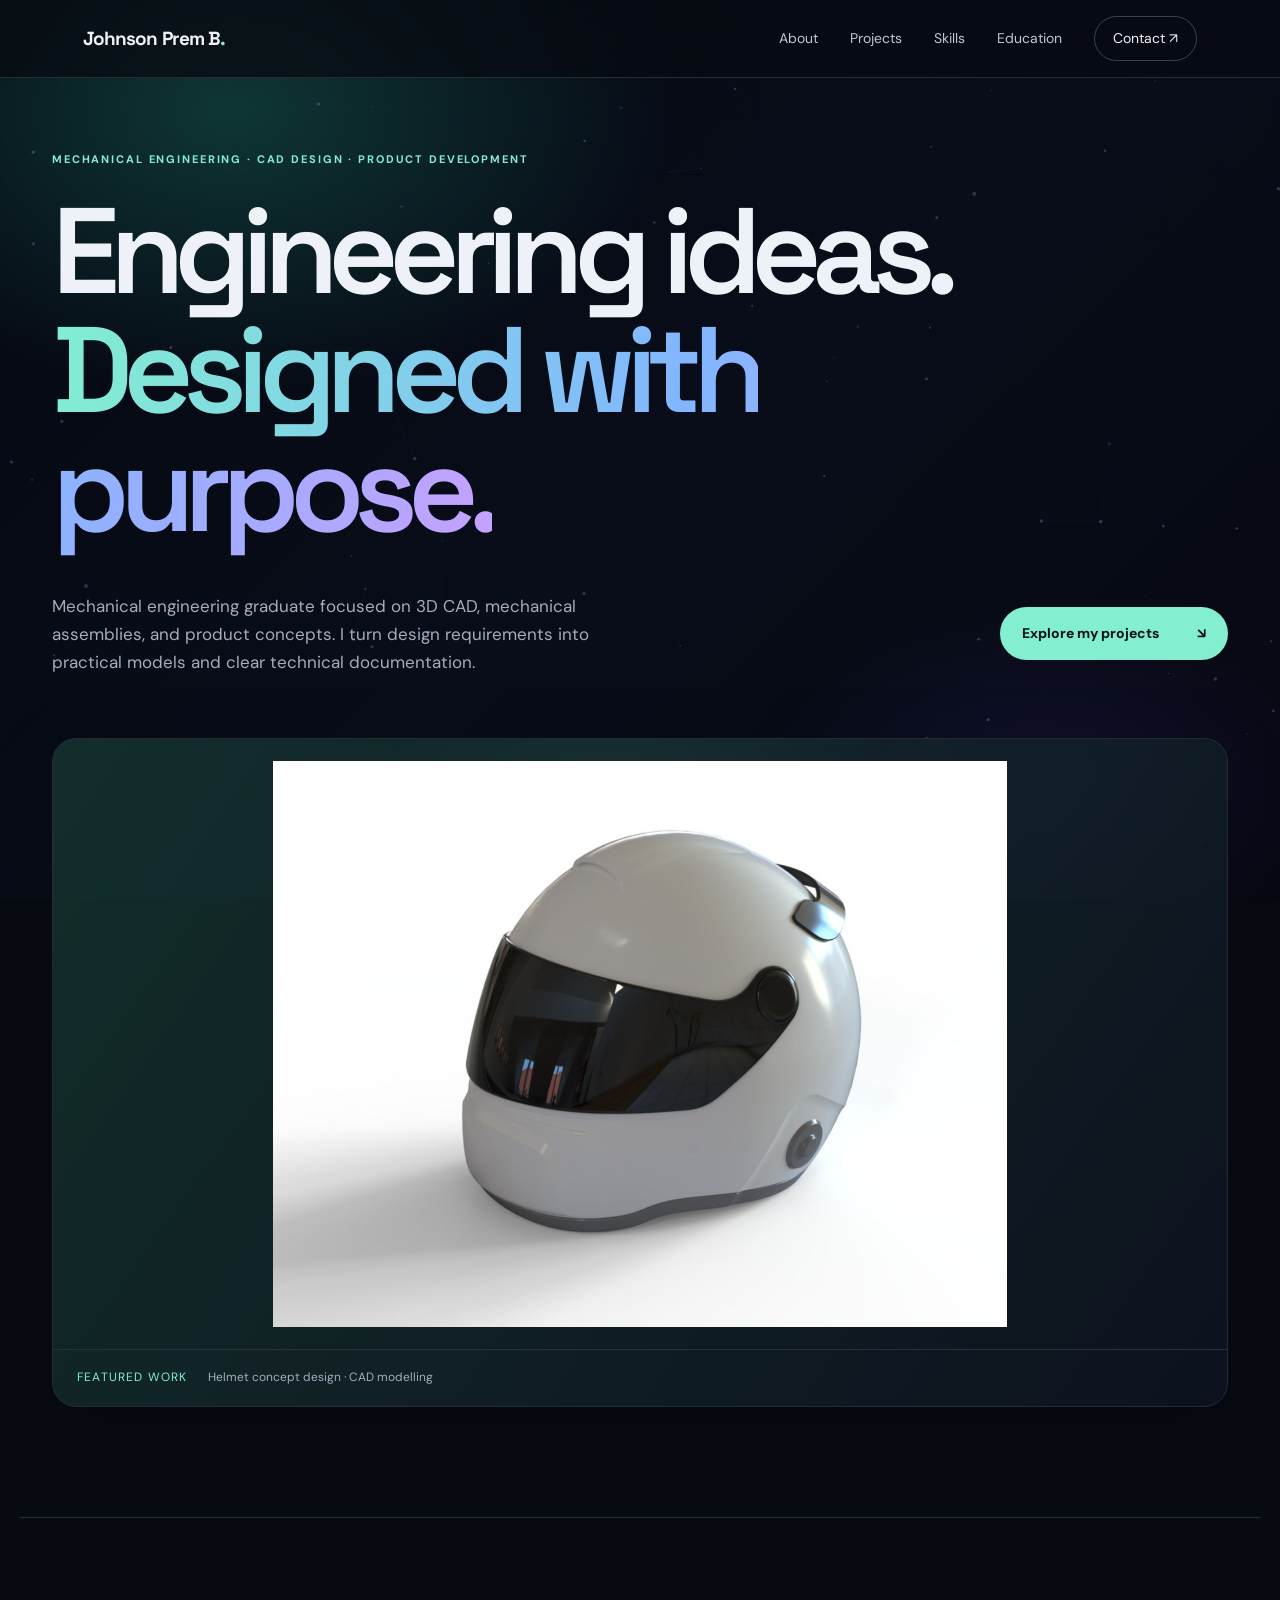
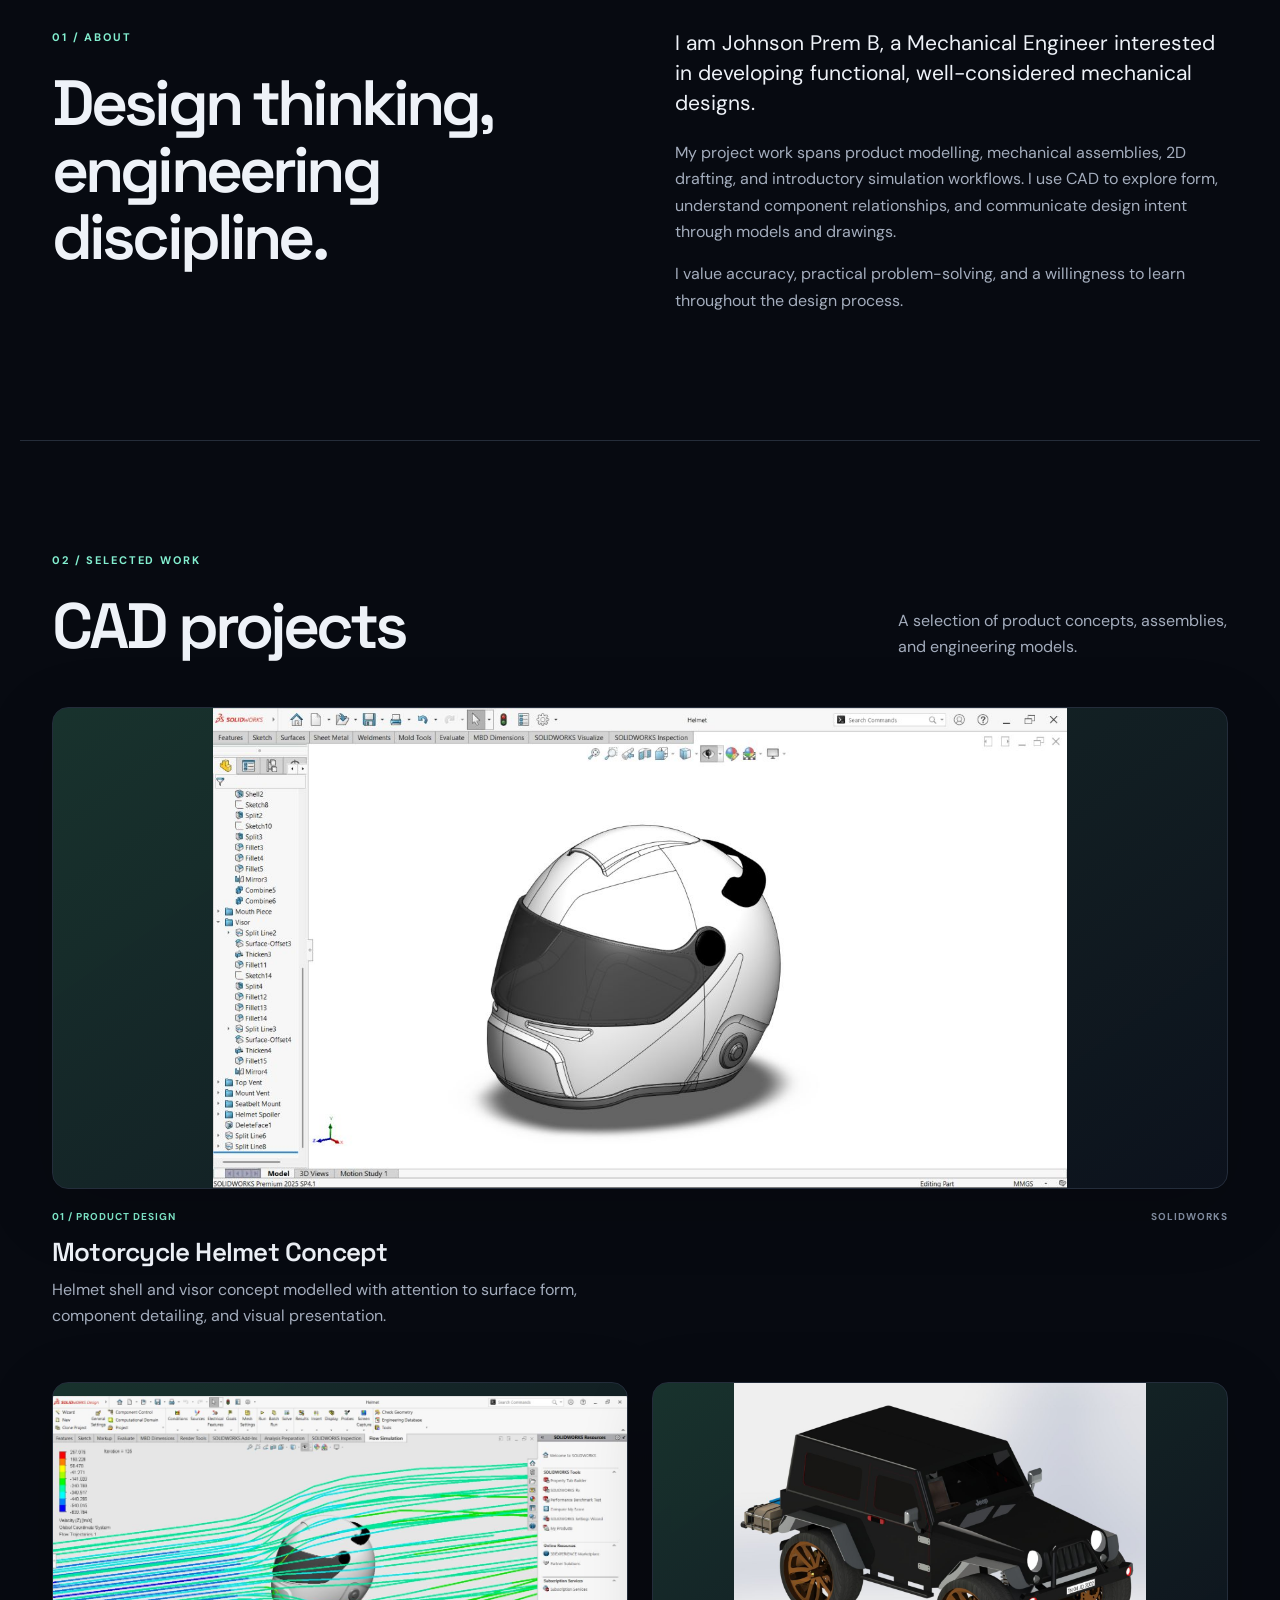
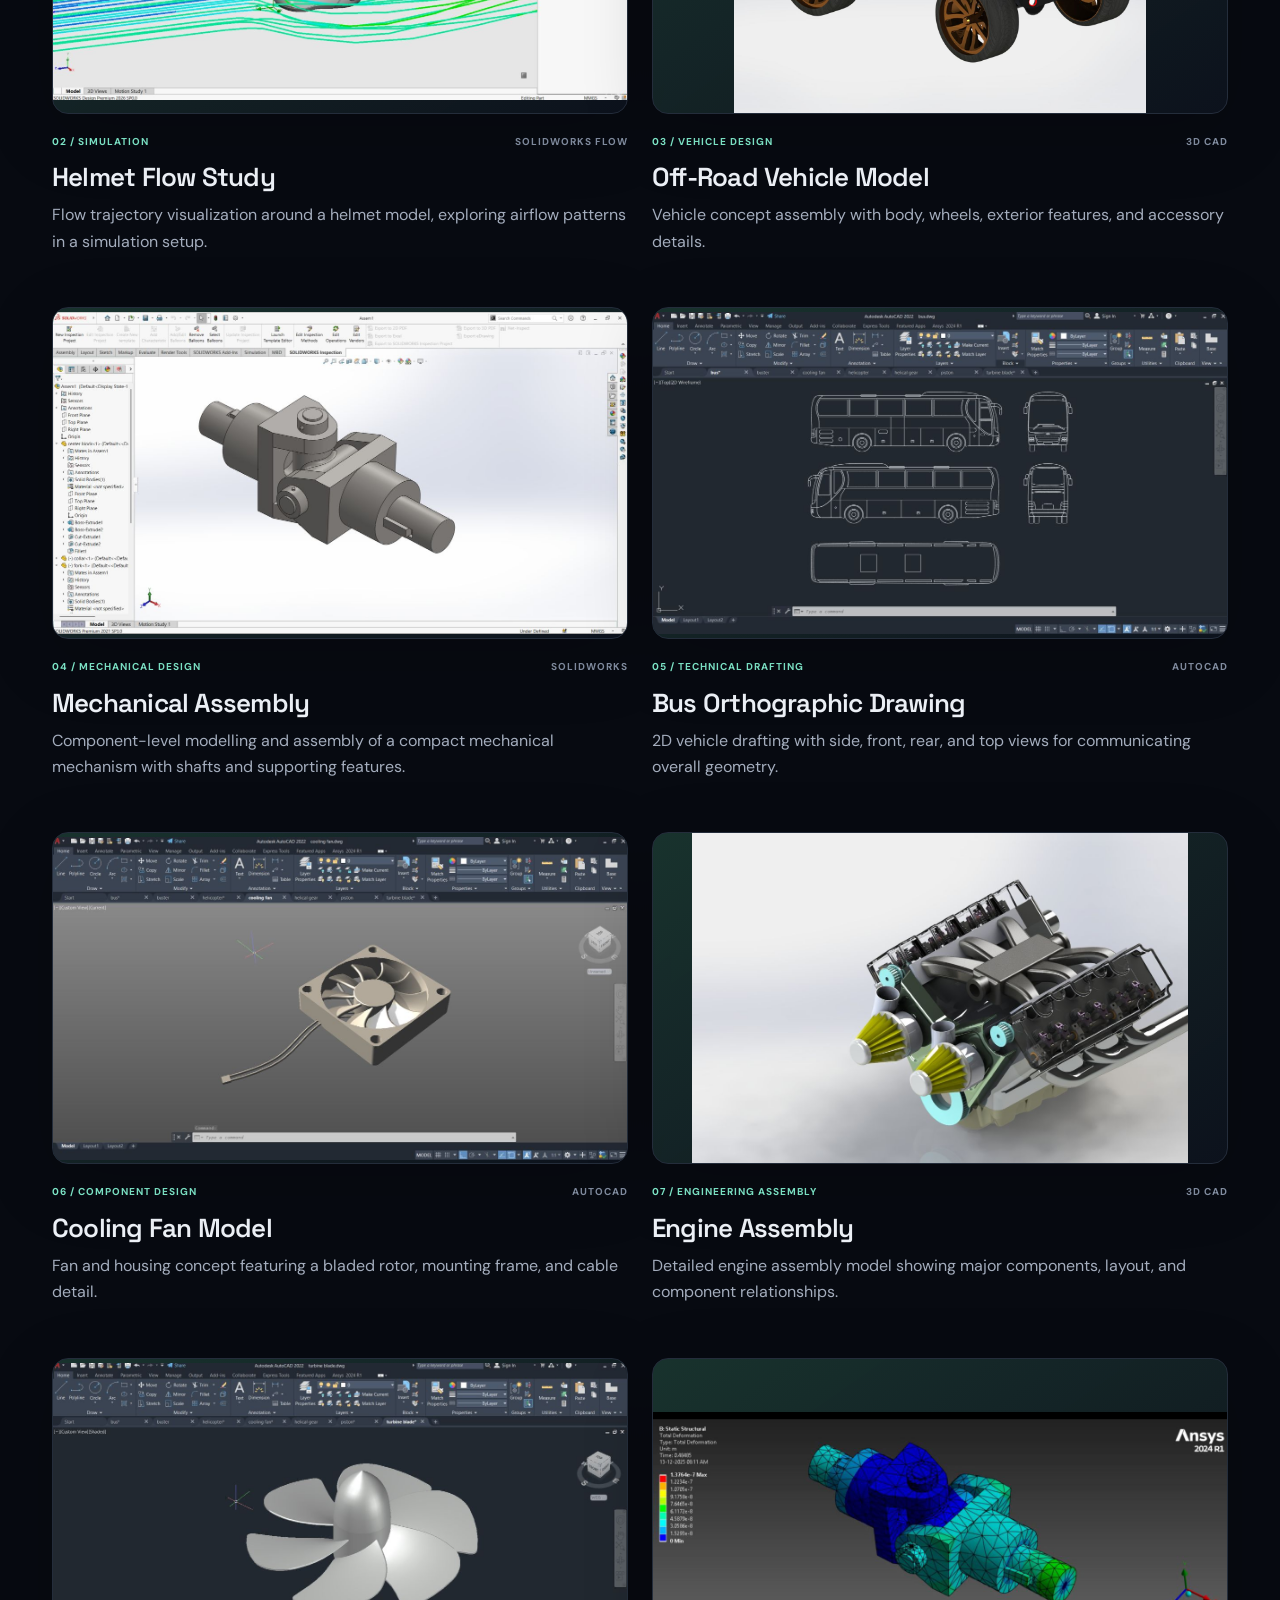
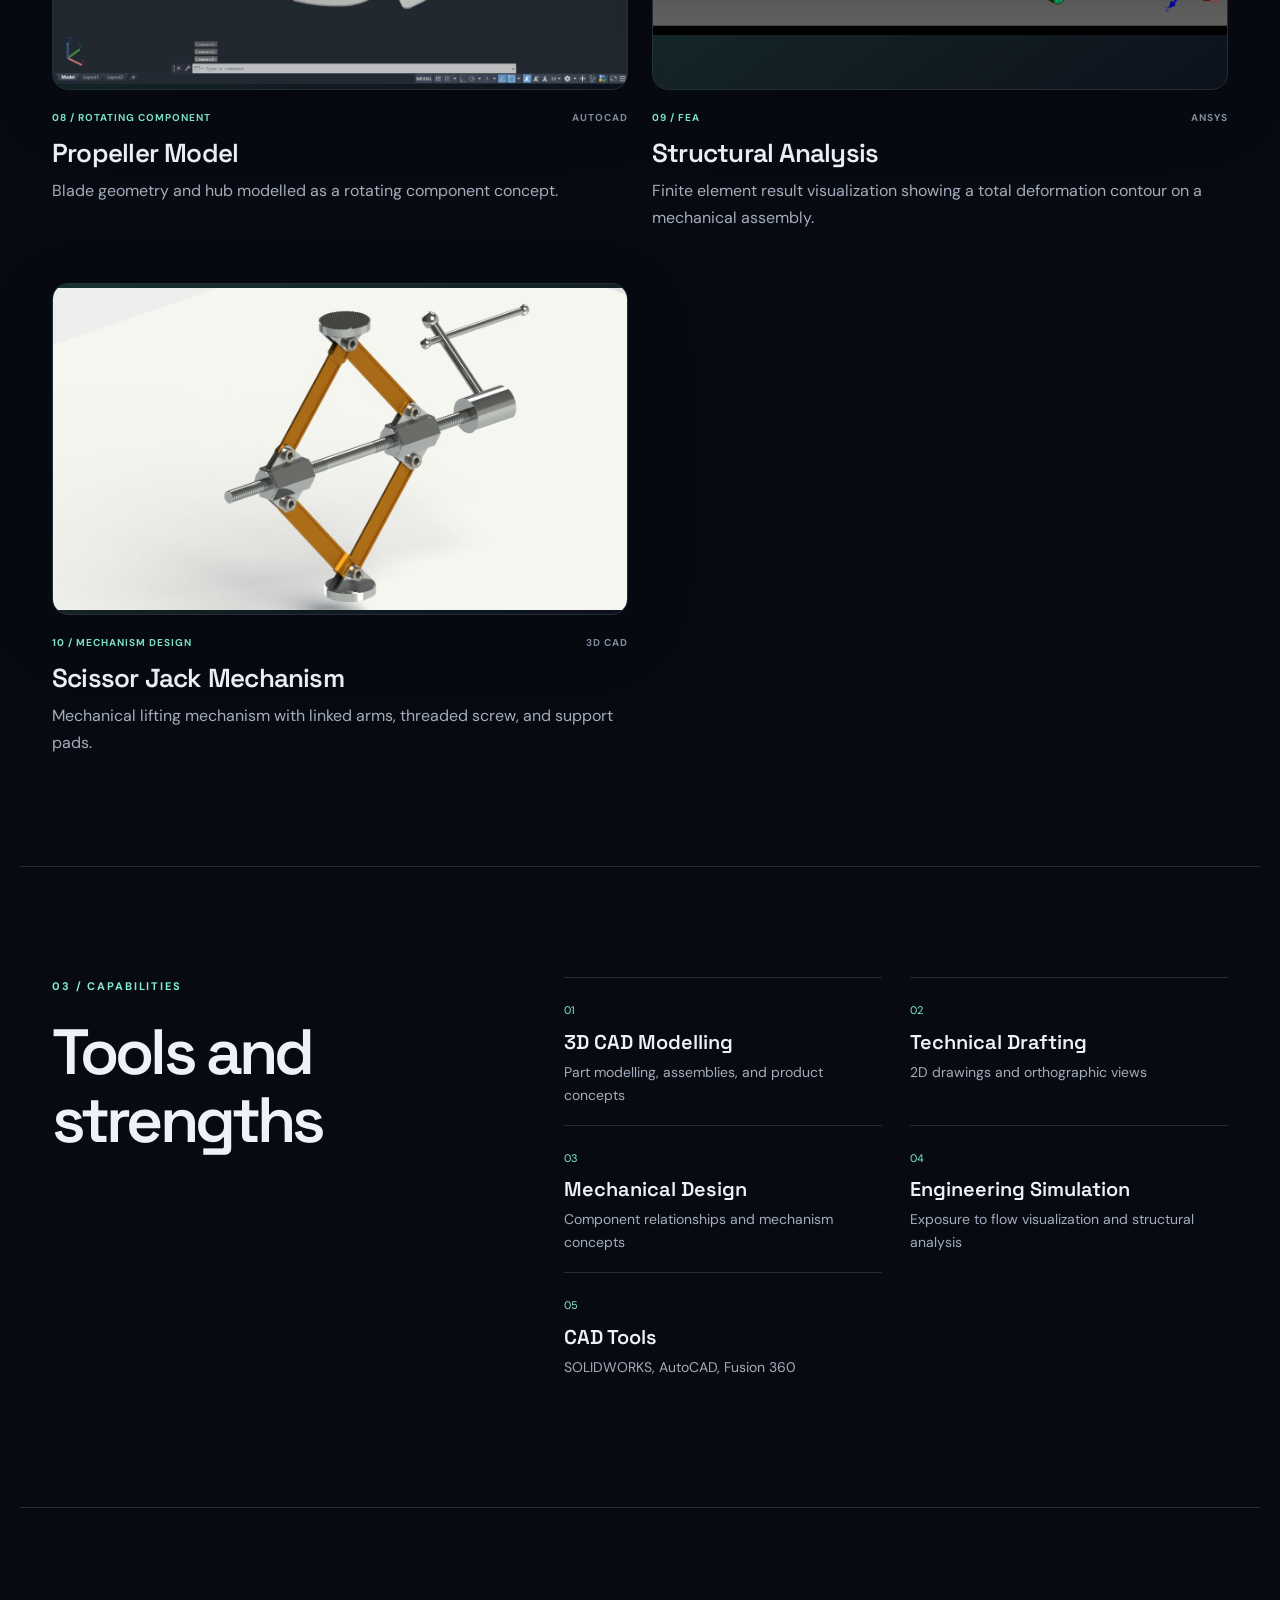
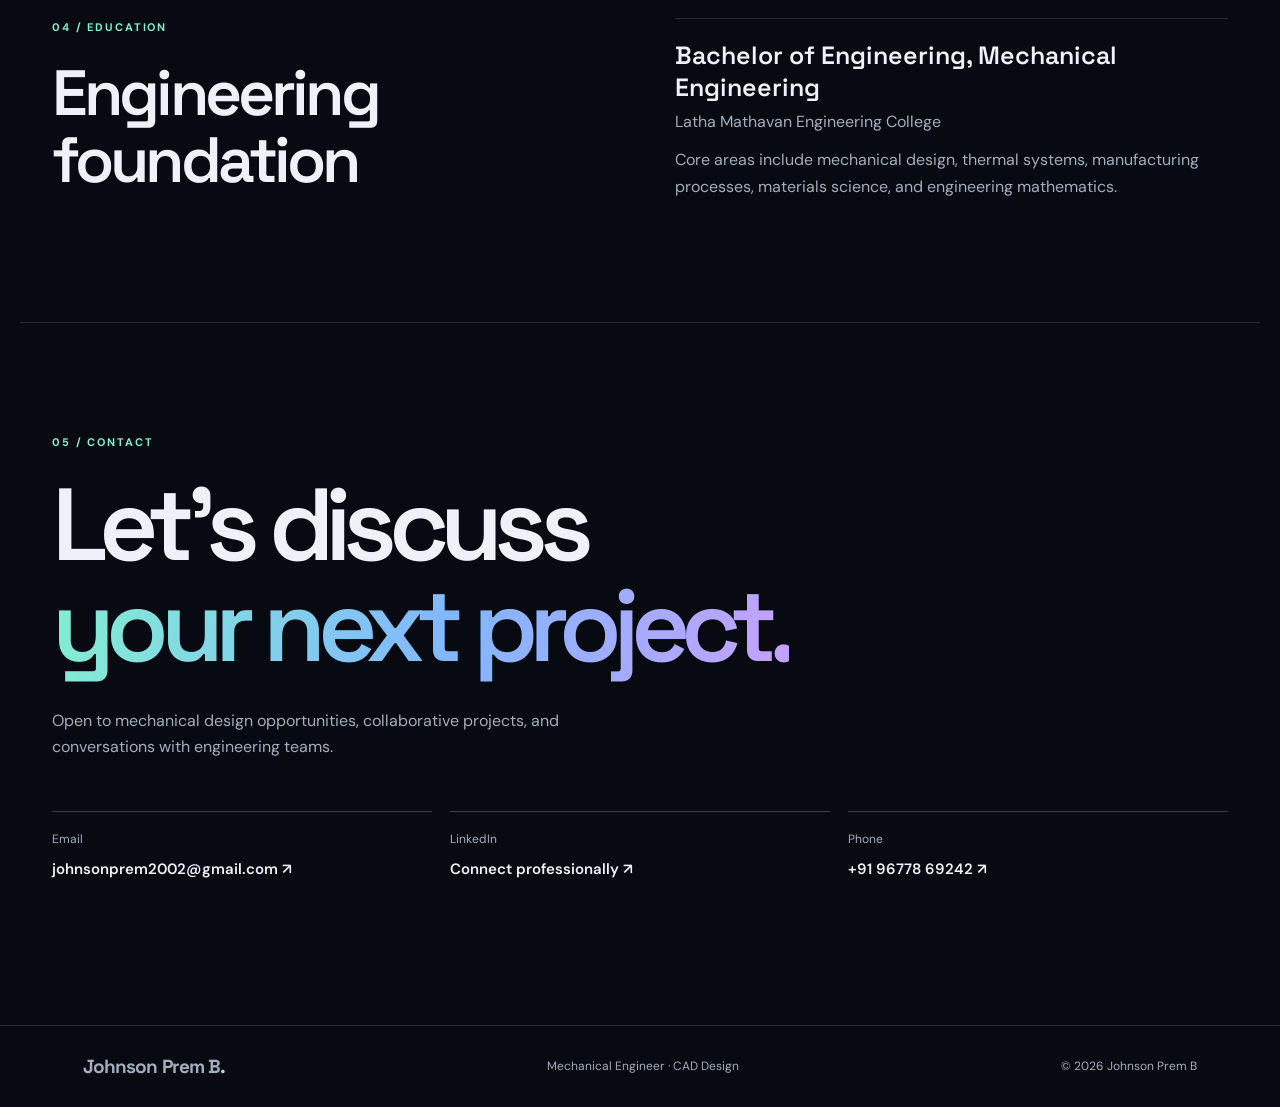
==== index.html @ c322c91c "Add files via upload" ====
<!doctype html>
<html lang="en">
<head>
  <meta charset="utf-8">
  <meta name="viewport" content="width=device-width, initial-scale=1">
  <meta name="theme-color" content="#080b12">
  <meta name="description" content="Johnson Prem B, Mechanical Engineer. Portfolio of CAD design, mechanical assemblies, and engineering projects.">
  <title>Johnson Prem B | Mechanical Engineering Portfolio</title>
  <link rel="preconnect" href="https://fonts.googleapis.com">
  <link rel="preconnect" href="https://fonts.gstatic.com" crossorigin>
  <link href="https://fonts.googleapis.com/css2?family=DM+Sans:wght@400;500;600;700&family=Space+Grotesk:wght@400;500;600;700&display=swap" rel="stylesheet">
  <link rel="stylesheet" href="styles.css">
  <script src="main.js" defer></script>
</head>
<body class="has-motion">
  <canvas id="engineering-cosmos" aria-hidden="true"></canvas>
  <header class="site-header">
    <a class="brand" href="#home">Johnson Prem B<span>.</span></a>
    <nav aria-label="Main navigation">
      <a href="#about">About</a><a href="#projects">Projects</a><a href="#skills">Skills</a><a href="#education">Education</a>
      <a class="nav-contact" href="#contact">Contact ↗</a>
    </nav>
  </header>

  <main>
    <section class="hero section reveal" id="home">
      <p class="eyebrow">MECHANICAL ENGINEERING · CAD DESIGN · PRODUCT DEVELOPMENT</p>
      <h1>Engineering ideas.<br><span>Designed with purpose.</span></h1>
      <div class="hero-bottom">
        <p>Mechanical engineering graduate focused on 3D CAD, mechanical assemblies, and product concepts. I turn design requirements into practical models and clear technical documentation.</p>
        <a class="button button-primary" href="#projects">Explore my projects <span>↘</span></a>
      </div>
      <figure class="hero-visual hero-glow">
        <img src="assets/helmet-render.jpg" alt="Rendered CAD concept of a motorcycle helmet">
        <figcaption><span>Featured work</span> Helmet concept design · CAD modelling</figcaption>
      </figure>
    </section>

    <section class="section about reveal" id="about">
      <div class="section-heading"><p class="eyebrow">01 / ABOUT</p><h2>Design thinking,<br>engineering discipline.</h2></div>
      <div class="about-copy"><p class="lead">I am Johnson Prem B, a Mechanical Engineer interested in developing functional, well-considered mechanical designs.</p><p>My project work spans product modelling, mechanical assemblies, 2D drafting, and introductory simulation workflows. I use CAD to explore form, understand component relationships, and communicate design intent through models and drawings.</p><p>I value accuracy, practical problem-solving, and a willingness to learn throughout the design process.</p></div>
    </section>

    <section class="section projects reveal" id="projects">
      <div class="section-heading projects-heading"><div><p class="eyebrow">02 / SELECTED WORK</p><h2>CAD projects</h2></div><p class="section-note">A selection of product concepts, assemblies, and engineering models.</p></div>
      <div class="project-grid">
        <article class="project-card project-wide tilt-card"><a class="project-image" href="assets/helmet-cad.jpg" target="_blank" rel="noreferrer"><img src="assets/helmet-cad.jpg" alt="Motorcycle helmet CAD model in SOLIDWORKS"></a><div class="project-meta"><span>01 / PRODUCT DESIGN</span><span>SOLIDWORKS</span></div><h3>Motorcycle Helmet Concept</h3><p>Helmet shell and visor concept modelled with attention to surface form, component detailing, and visual presentation.</p></article>
        <article class="project-card tilt-card"><a class="project-image" href="assets/helmet-flow-simulation.jpg" target="_blank" rel="noreferrer"><img src="assets/helmet-flow-simulation.jpg" alt="Flow trajectories around a helmet in a simulation workspace"></a><div class="project-meta"><span>02 / SIMULATION</span><span>SOLIDWORKS FLOW</span></div><h3>Helmet Flow Study</h3><p>Flow trajectory visualization around a helmet model, exploring airflow patterns in a simulation setup.</p></article>
        <article class="project-card tilt-card"><a class="project-image" href="assets/jeep-model.jpg" target="_blank" rel="noreferrer"><img src="assets/jeep-model.jpg" alt="Rendered Jeep-style vehicle CAD concept"></a><div class="project-meta"><span>03 / VEHICLE DESIGN</span><span>3D CAD</span></div><h3>Off-Road Vehicle Model</h3><p>Vehicle concept assembly with body, wheels, exterior features, and accessory details.</p></article>
        <article class="project-card tilt-card"><a class="project-image" href="assets/mechanical-assembly.jpg" target="_blank" rel="noreferrer"><img src="assets/mechanical-assembly.jpg" alt="Mechanical component assembly model"></a><div class="project-meta"><span>04 / MECHANICAL DESIGN</span><span>SOLIDWORKS</span></div><h3>Mechanical Assembly</h3><p>Component-level modelling and assembly of a compact mechanical mechanism with shafts and supporting features.</p></article>
        <article class="project-card tilt-card"><a class="project-image" href="assets/bus-drawing.jpg" target="_blank" rel="noreferrer"><img src="assets/bus-drawing.jpg" alt="Bus technical drawing with multiple orthographic views"></a><div class="project-meta"><span>05 / TECHNICAL DRAFTING</span><span>AUTOCAD</span></div><h3>Bus Orthographic Drawing</h3><p>2D vehicle drafting with side, front, rear, and top views for communicating overall geometry.</p></article>
        <article class="project-card tilt-card"><a class="project-image" href="assets/cooling-fan.jpg" target="_blank" rel="noreferrer"><img src="assets/cooling-fan.jpg" alt="3D CAD model of a cooling fan"></a><div class="project-meta"><span>06 / COMPONENT DESIGN</span><span>AUTOCAD</span></div><h3>Cooling Fan Model</h3><p>Fan and housing concept featuring a bladed rotor, mounting frame, and cable detail.</p></article>
        <article class="project-card tilt-card"><a class="project-image" href="assets/engine-assembly.jpg" target="_blank" rel="noreferrer"><img src="assets/engine-assembly.jpg" alt="Detailed multi-cylinder engine assembly CAD model"></a><div class="project-meta"><span>07 / ENGINEERING ASSEMBLY</span><span>3D CAD</span></div><h3>Engine Assembly</h3><p>Detailed engine assembly model showing major components, layout, and component relationships.</p></article>
        <article class="project-card tilt-card"><a class="project-image" href="assets/turbine-propeller.jpg" target="_blank" rel="noreferrer"><img src="assets/turbine-propeller.jpg" alt="CAD model of a multi-blade propeller"></a><div class="project-meta"><span>08 / ROTATING COMPONENT</span><span>AUTOCAD</span></div><h3>Propeller Model</h3><p>Blade geometry and hub modelled as a rotating component concept.</p></article>
        <article class="project-card tilt-card"><a class="project-image" href="assets/structural-analysis.jpg" target="_blank" rel="noreferrer"><img src="assets/structural-analysis.jpg" alt="Finite element structural analysis result with deformation contour"></a><div class="project-meta"><span>09 / FEA</span><span>ANSYS</span></div><h3>Structural Analysis</h3><p>Finite element result visualization showing a total deformation contour on a mechanical assembly.</p></article>
        <article class="project-card tilt-card"><a class="project-image" href="assets/scissor-jack.jpg" target="_blank" rel="noreferrer"><img src="assets/scissor-jack.jpg" alt="Scissor jack mechanism CAD assembly"></a><div class="project-meta"><span>10 / MECHANISM DESIGN</span><span>3D CAD</span></div><h3>Scissor Jack Mechanism</h3><p>Mechanical lifting mechanism with linked arms, threaded screw, and support pads.</p></article>
      </div>
    </section>

    <section class="section skills reveal" id="skills">
      <div class="section-heading"><p class="eyebrow">03 / CAPABILITIES</p><h2>Tools and strengths</h2></div>
      <div class="skill-list"><div><span>01</span><h3>3D CAD Modelling</h3><p>Part modelling, assemblies, and product concepts</p></div><div><span>02</span><h3>Technical Drafting</h3><p>2D drawings and orthographic views</p></div><div><span>03</span><h3>Mechanical Design</h3><p>Component relationships and mechanism concepts</p></div><div><span>04</span><h3>Engineering Simulation</h3><p>Exposure to flow visualization and structural analysis</p></div><div><span>05</span><h3>CAD Tools</h3><p>SOLIDWORKS, AutoCAD, Fusion 360</p></div></div>
    </section>

    <section class="section education reveal" id="education"><div class="section-heading"><p class="eyebrow">04 / EDUCATION</p><h2>Engineering foundation</h2></div><div class="education-detail"><h3>Bachelor of Engineering, Mechanical Engineering</h3><p>Latha Mathavan Engineering College</p><p class="muted">Core areas include mechanical design, thermal systems, manufacturing processes, materials science, and engineering mathematics.</p></div></section>

    <section class="section contact reveal" id="contact"><p class="eyebrow">05 / CONTACT</p><h2>Let’s discuss<br><span>your next project.</span></h2><p class="contact-intro">Open to mechanical design opportunities, collaborative projects, and conversations with engineering teams.</p><div class="contact-links"><a href="mailto:johnsonprem2002@gmail.com"><span>Email</span><strong>johnsonprem2002@gmail.com ↗</strong></a><a href="https://www.linkedin.com/in/johnson-prem-0616152ab" target="_blank" rel="noreferrer"><span>LinkedIn</span><strong>Connect professionally ↗</strong></a><a href="tel:+919677869242"><span>Phone</span><strong>+91 96778 69242 ↗</strong></a></div></section>
  </main>
  <footer><a class="brand" href="#home">Johnson Prem B<span>.</span></a><p>Mechanical Engineer · CAD Design</p><small>© 2026 Johnson Prem B</small></footer>
</body>
</html>
---- styles.css ----
:root{--bg:#080b12;--panel:#101722;--text:#eef2f8;--muted:#a4adbd;--line:#252d3a;--mint:#83efd0;--blue:#83a9ff;--max:1240px}*{box-sizing:border-box}html{scroll-behavior:smooth}body{margin:0;background:var(--bg);color:var(--text);font-family:'DM Sans',sans-serif;line-height:1.65}a{color:inherit;text-decoration:none}.site-header{height:78px;border-bottom:1px solid var(--line);display:flex;align-items:center;justify-content:space-between;padding:0 max(6.5vw,24px);position:sticky;top:0;background:rgba(8,11,18,.92);backdrop-filter:blur(16px);z-index:5}.brand{font:700 19px 'Space Grotesk',sans-serif;letter-spacing:-.05em}.brand span{color:var(--mint)}nav{display:flex;align-items:center;gap:32px;font-size:14px;color:#c0c7d3}nav a:hover{color:var(--mint)}.nav-contact{border:1px solid #394150;border-radius:28px;padding:10px 18px;color:var(--text)}.section{max-width:var(--max);margin:0 auto;padding:110px 32px}.hero{padding-top:72px}.eyebrow{font-size:11px;font-weight:700;letter-spacing:.17em;color:var(--mint);margin:0 0 24px}.hero h1,.contact h2{font:600 clamp(58px,9.5vw,132px)/.98 'Space Grotesk',sans-serif;letter-spacing:-.085em;margin:0;max-width:1100px}.hero h1 span,.contact h2 span{background:linear-gradient(100deg,#82efd0 0%,#82b6ff 55%,#c5a1ff 100%);-webkit-background-clip:text;background-clip:text;color:transparent}.hero-bottom{display:flex;align-items:center;justify-content:space-between;gap:30px;margin:42px 0 62px}.hero-bottom p{max-width:570px;color:var(--muted);font-size:17px;margin:0}.button{display:inline-flex;align-items:center;gap:38px;border-radius:32px;padding:15px 22px;font-weight:700;font-size:14px;white-space:nowrap}.button-primary{background:var(--mint);color:#07120f}.button-primary:hover{transform:translateY(-2px)}.hero-visual{margin:0;border:1px solid #222b38;background:linear-gradient(120deg,#111e26,#151b2c);border-radius:24px;overflow:hidden;position:relative}.hero-visual img{display:block;width:100%;height:min(56vw,610px);object-fit:contain;padding:22px}.hero-visual figcaption{display:flex;gap:20px;padding:18px 24px;border-top:1px solid #26313e;color:var(--muted);font-size:12px}.hero-visual figcaption span{color:var(--mint);text-transform:uppercase;letter-spacing:.1em}.about,.education{display:grid;grid-template-columns:1fr 1fr;gap:70px;border-top:1px solid var(--line)}.section-heading h2{font:600 clamp(38px,5vw,68px)/1.05 'Space Grotesk',sans-serif;letter-spacing:-.06em;margin:0}.about-copy{max-width:600px;color:var(--muted)}.about-copy .lead{font-size:21px;line-height:1.45;color:var(--text);margin-top:0}.projects{border-top:1px solid var(--line)}.projects-heading{display:flex;justify-content:space-between;align-items:end;margin-bottom:46px}.section-note{max-width:330px;color:var(--muted);margin:0}.project-grid{display:grid;grid-template-columns:repeat(2,minmax(0,1fr));gap:52px 24px}.project-card{min-width:0}.project-wide{grid-column:1/-1}.project-image{display:block;background:#141b26;border:1px solid #242d3b;border-radius:16px;overflow:hidden}.project-image img{display:block;width:100%;height:330px;object-fit:contain;transition:transform .35s ease}.project-wide .project-image img{height:480px}.project-image:hover img{transform:scale(1.025)}.project-meta{display:flex;justify-content:space-between;gap:12px;margin:20px 0 10px;color:var(--mint);font-size:10px;letter-spacing:.1em;font-weight:700}.project-meta span:last-child{color:#8793a7}.project-card h3{font:600 26px 'Space Grotesk',sans-serif;letter-spacing:-.03em;margin:0 0 8px}.project-card p{color:var(--muted);margin:0;max-width:590px}.skills{border-top:1px solid var(--line);display:grid;grid-template-columns:.8fr 1.2fr;gap:70px}.skill-list{display:grid;grid-template-columns:1fr 1fr;gap:0 28px}.skill-list>div{border-top:1px solid var(--line);padding:18px 0}.skill-list span{font-size:11px;color:var(--mint)}.skill-list h3{font:600 20px 'Space Grotesk',sans-serif;margin:6px 0}.skill-list p{color:var(--muted);font-size:14px;margin:0}.education{border-top:1px solid var(--line)}.education-detail{border-top:1px solid var(--line);padding-top:20px}.education-detail h3{font:600 25px 'Space Grotesk',sans-serif;margin:0 0 6px}.education-detail p{margin:0 0 12px;color:var(--muted)}.education-detail .muted{max-width:590px}.contact{border-top:1px solid var(--line);padding-bottom:125px}.contact h2{font-size:clamp(54px,8vw,108px)}.contact-intro{color:var(--muted);max-width:550px;margin:32px 0 50px}.contact-links{display:grid;grid-template-columns:repeat(3,1fr);gap:18px}.contact-links a{border-top:1px solid #374150;padding:18px 0;display:flex;flex-direction:column;gap:8px}.contact-links a span{font-size:12px;color:var(--muted)}.contact-links strong{font-size:15px;font-weight:600}.contact-links a:hover strong{color:var(--mint)}footer{border-top:1px solid var(--line);padding:28px max(6.5vw,24px);display:flex;align-items:center;justify-content:space-between;color:var(--muted);font-size:12px}footer p{margin:0}footer small{font-size:12px}@media(max-width:800px){.site-header{padding:0 20px}nav{gap:14px;font-size:12px}nav a:nth-child(3),nav a:nth-child(4){display:none}.section{padding:76px 22px}.hero{padding-top:58px}.hero h1{font-size:clamp(48px,11vw,82px)}.hero-bottom{align-items:flex-start;flex-direction:column;margin:30px 0 42px}.hero-bottom p{font-size:15px}.hero-visual img{height:390px}.about,.education,.skills{grid-template-columns:1fr;gap:32px}.projects-heading{align-items:flex-start;flex-direction:column;gap:18px}.project-grid{gap:38px 18px}.project-image img{height:250px}.project-wide .project-image img{height:360px}.project-card h3{font-size:22px}.project-card p{font-size:14px}.project-meta{font-size:9px}.contact-links{grid-template-columns:1fr}.contact{padding-bottom:80px}footer{gap:15px;flex-wrap:wrap}}@media(max-width:520px){.brand{font-size:16px}nav{gap:10px}nav a:first-child{display:none}.nav-contact{padding:8px 12px}.hero h1{font-size:48px}.hero-visual img{height:290px}.project-grid{grid-template-columns:1fr}.project-wide{grid-column:auto}.project-image img,.project-wide .project-image img{height:280px}.skill-list{grid-template-columns:1fr}.section-heading h2{font-size:42px}}


/* Motion and interactive polish */
:root { --pointer-x: 50%; --pointer-y: 35%; }
.hero-glow::before {
  content: "";
  position: absolute;
  inset: -15%;
  pointer-events: none;
  background: radial-gradient(480px circle at var(--pointer-x) var(--pointer-y), rgba(131,239,208,.11), transparent 65%);
  z-index: 0;
}
.hero-glow img, .hero-glow figcaption { position: relative; z-index: 1; }
.hero h1 { animation: hero-enter .85s cubic-bezier(.2,.7,.2,1) both; }
.hero-bottom { animation: hero-enter .9s .12s cubic-bezier(.2,.7,.2,1) both; }
.hero-visual { animation: hero-enter 1s .2s cubic-bezier(.2,.7,.2,1) both; }
.reveal { opacity: 0; transform: translateY(26px); transition: opacity .7s ease, transform .7s cubic-bezier(.2,.7,.2,1); }
.reveal.is-visible { opacity: 1; transform: translateY(0); }
.project-card { transform-style: preserve-3d; transition: transform .2s ease, border-color .25s ease; }
.project-card:hover { border-color: rgba(131,239,208,.35); }
.project-image { position: relative; }
.project-image::after {
  content: "VIEW IMAGE ↗";
  position: absolute; right: 14px; bottom: 14px;
  padding: 7px 11px; border: 1px solid rgba(255,255,255,.2);
  border-radius: 20px; background: rgba(8,11,18,.72);
  color: #eaf8f4; font-size: 10px; letter-spacing: .08em;
  opacity: 0; transform: translateY(6px);
  transition: opacity .25s ease, transform .25s ease;
}
.project-image:hover::after, .project-image:focus-visible::after { opacity: 1; transform: translateY(0); }
.button-primary { transition: transform .25s ease, box-shadow .25s ease; }
.button-primary:hover { box-shadow: 0 10px 34px rgba(131,239,208,.2); }
.contact-links a { transition: padding-left .25s ease, border-color .25s ease; }
.contact-links a:hover { padding-left: 8px; border-color: var(--mint); }
@keyframes hero-enter { from { opacity: 0; transform: translateY(22px); } to { opacity: 1; transform: translateY(0); } }
@media (prefers-reduced-motion: reduce) {
  *, *::before, *::after { animation-duration: .01ms !important; animation-iteration-count: 1 !important; transition-duration: .01ms !important; scroll-behavior: auto !important; }
  .reveal { opacity: 1; transform: none; }
}


/* Scroll-reactive ambient engineering background */
:root { --scene-hue: 165; --scene-x: 72%; --scene-y: 18%; --scroll-progress: 0; }
html { scroll-padding-top: 90px; }
body { position: relative; isolation: isolate; background: #070a11; }
body::before, body::after { content: ""; position: fixed; inset: 0; pointer-events: none; z-index: -1; }
body::before {
  background:
    radial-gradient(ellipse 42% 38% at var(--scene-x) var(--scene-y), hsla(var(--scene-hue), 88%, 58%, .16), transparent 72%),
    radial-gradient(ellipse 34% 30% at calc(100% - var(--scene-x)) calc(100% - var(--scene-y)), hsla(calc(var(--scene-hue) + 85), 90%, 60%, .11), transparent 74%),
    linear-gradient(135deg, #070a11 0%, #0a0e18 48%, #080b13 100%);
  transition: background 1s ease;
  transform: translateZ(0);
}
body::after {
  opacity: .22;
  background-image: linear-gradient(rgba(160,190,220,.045) 1px, transparent 1px), linear-gradient(90deg, rgba(160,190,220,.045) 1px, transparent 1px);
  background-size: 58px 58px;
  mask-image: linear-gradient(to bottom, black, transparent 88%);
  -webkit-mask-image: linear-gradient(to bottom, black, transparent 88%);
}
.site-header { background: rgba(7,10,17,.72); }
.section { position: relative; }
.section-heading, .about-copy, .project-grid, .skill-list, .education-detail, .contact-links, .contact-intro { position: relative; }
.hero-visual, .project-image { box-shadow: 0 18px 70px rgba(0,0,0,.18); }
.hero-visual { background: linear-gradient(125deg, hsla(var(--scene-hue),45%,20%,.55), rgba(15,20,34,.82)); transition: background 1s ease, border-color .5s ease; }
.project-image { background: linear-gradient(145deg, hsla(var(--scene-hue),35%,18%,.78), rgba(14,19,30,.88)); transition: background .8s ease, border-color .35s ease; }
.project-card:hover .project-image { border-color: hsla(var(--scene-hue),75%,70%,.5); }
@media (prefers-reduced-motion: reduce) { body::before, body::after { transition: none; } }

/* Interactive engineering-cosmos layer */
#engineering-cosmos {
  position: fixed;
  inset: 0;
  width: 100%;
  height: 100%;
  z-index: -1;
  pointer-events: none;
  opacity: .82;
  mix-blend-mode: screen;
}
body::after { opacity: .13; }
body::before {
  background:
    radial-gradient(ellipse 48% 44% at var(--scene-x) var(--scene-y), hsla(var(--scene-hue), 90%, 58%, .19), transparent 72%),
    radial-gradient(ellipse 30% 28% at calc(100% - var(--scene-x)) calc(100% - var(--scene-y)), hsla(calc(var(--scene-hue) + 85), 90%, 62%, .12), transparent 74%),
    linear-gradient(135deg, #050811 0%, #080d19 52%, #060811 100%);
}
@media (prefers-reduced-motion: reduce) { #engineering-cosmos { display: none; } }
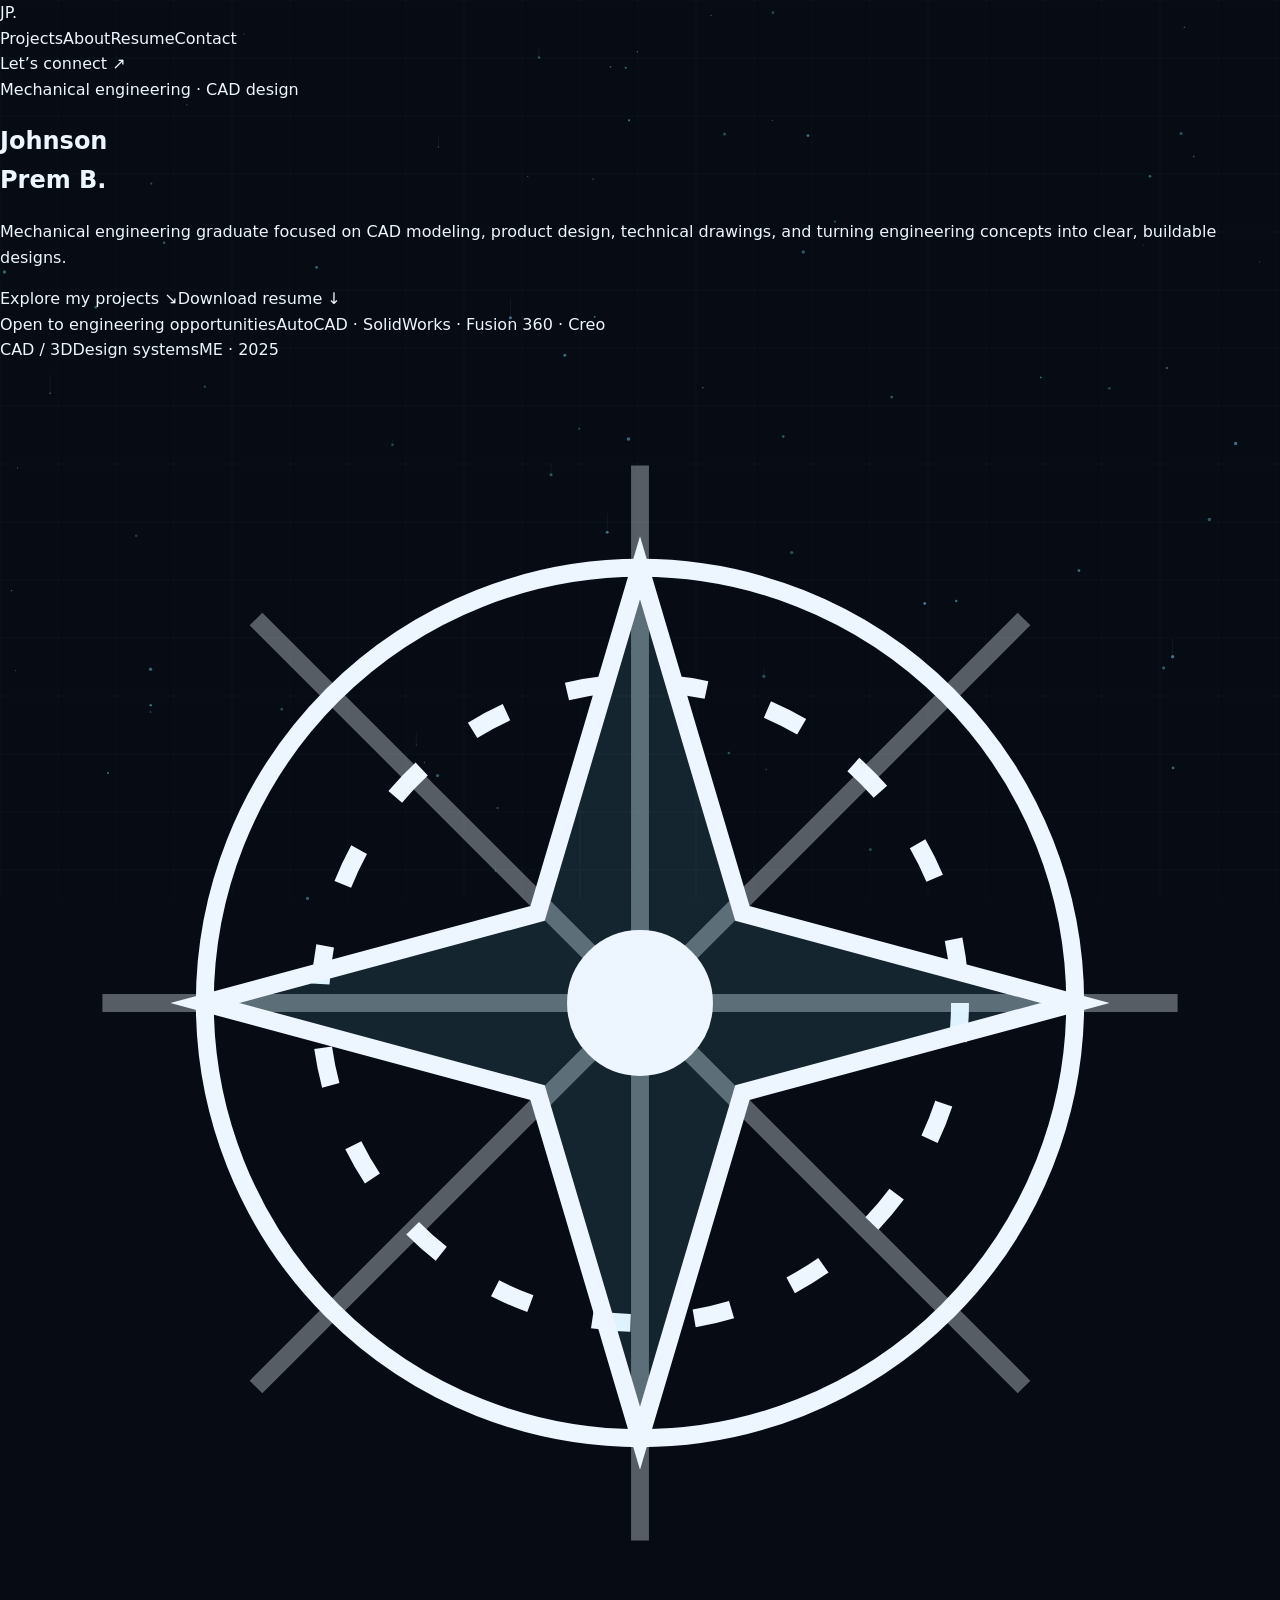
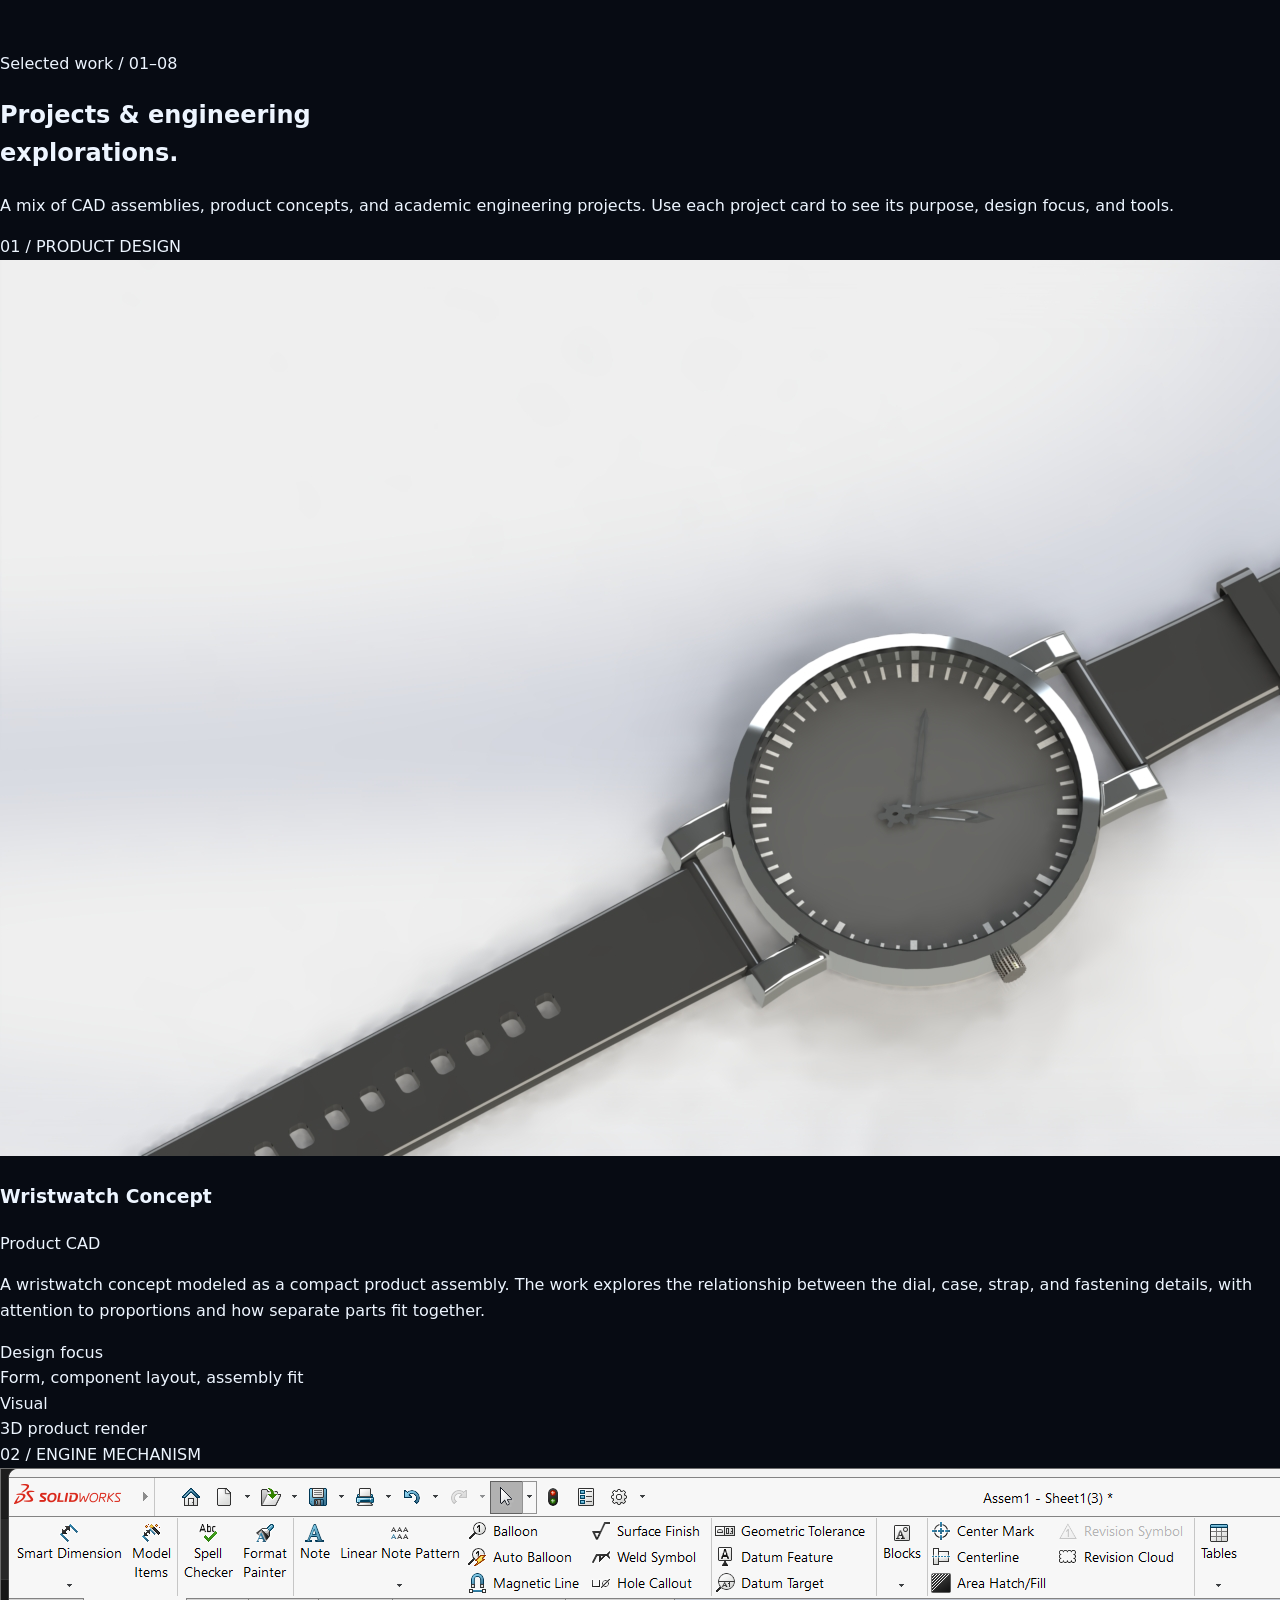
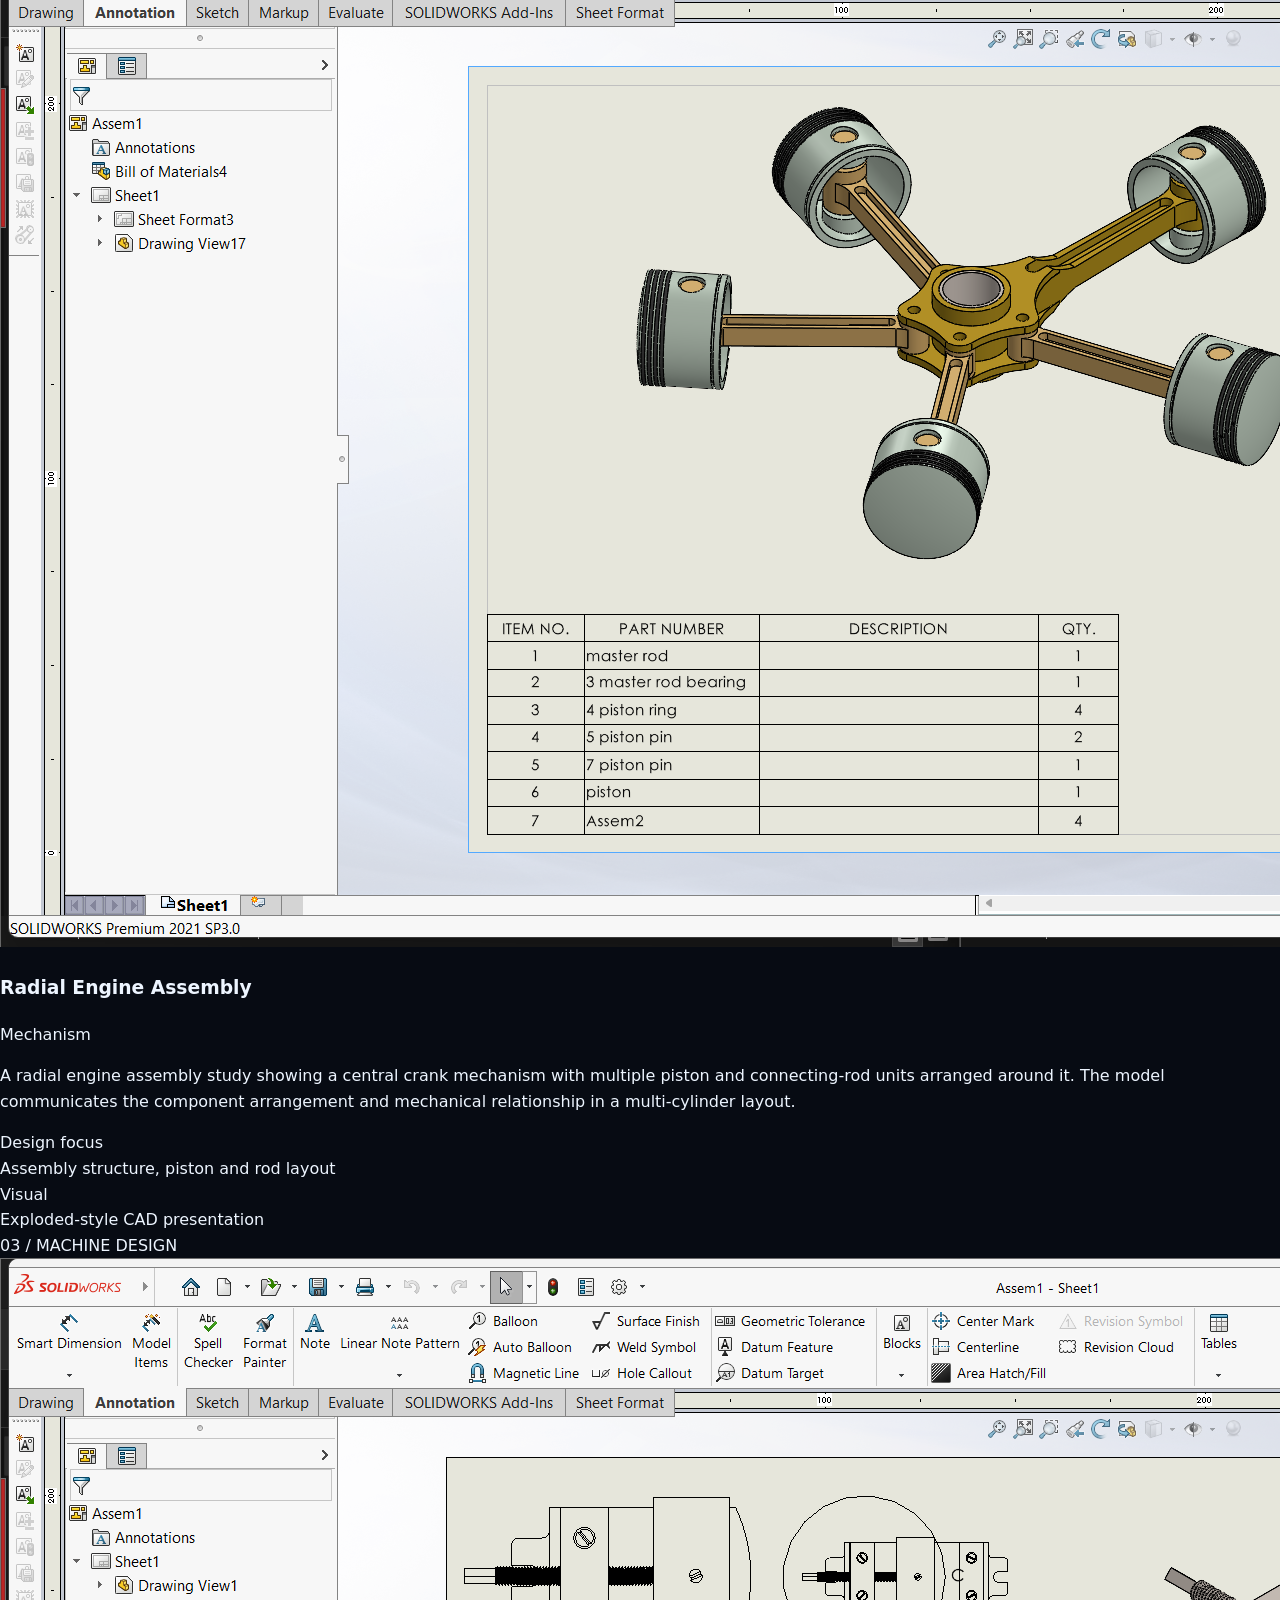
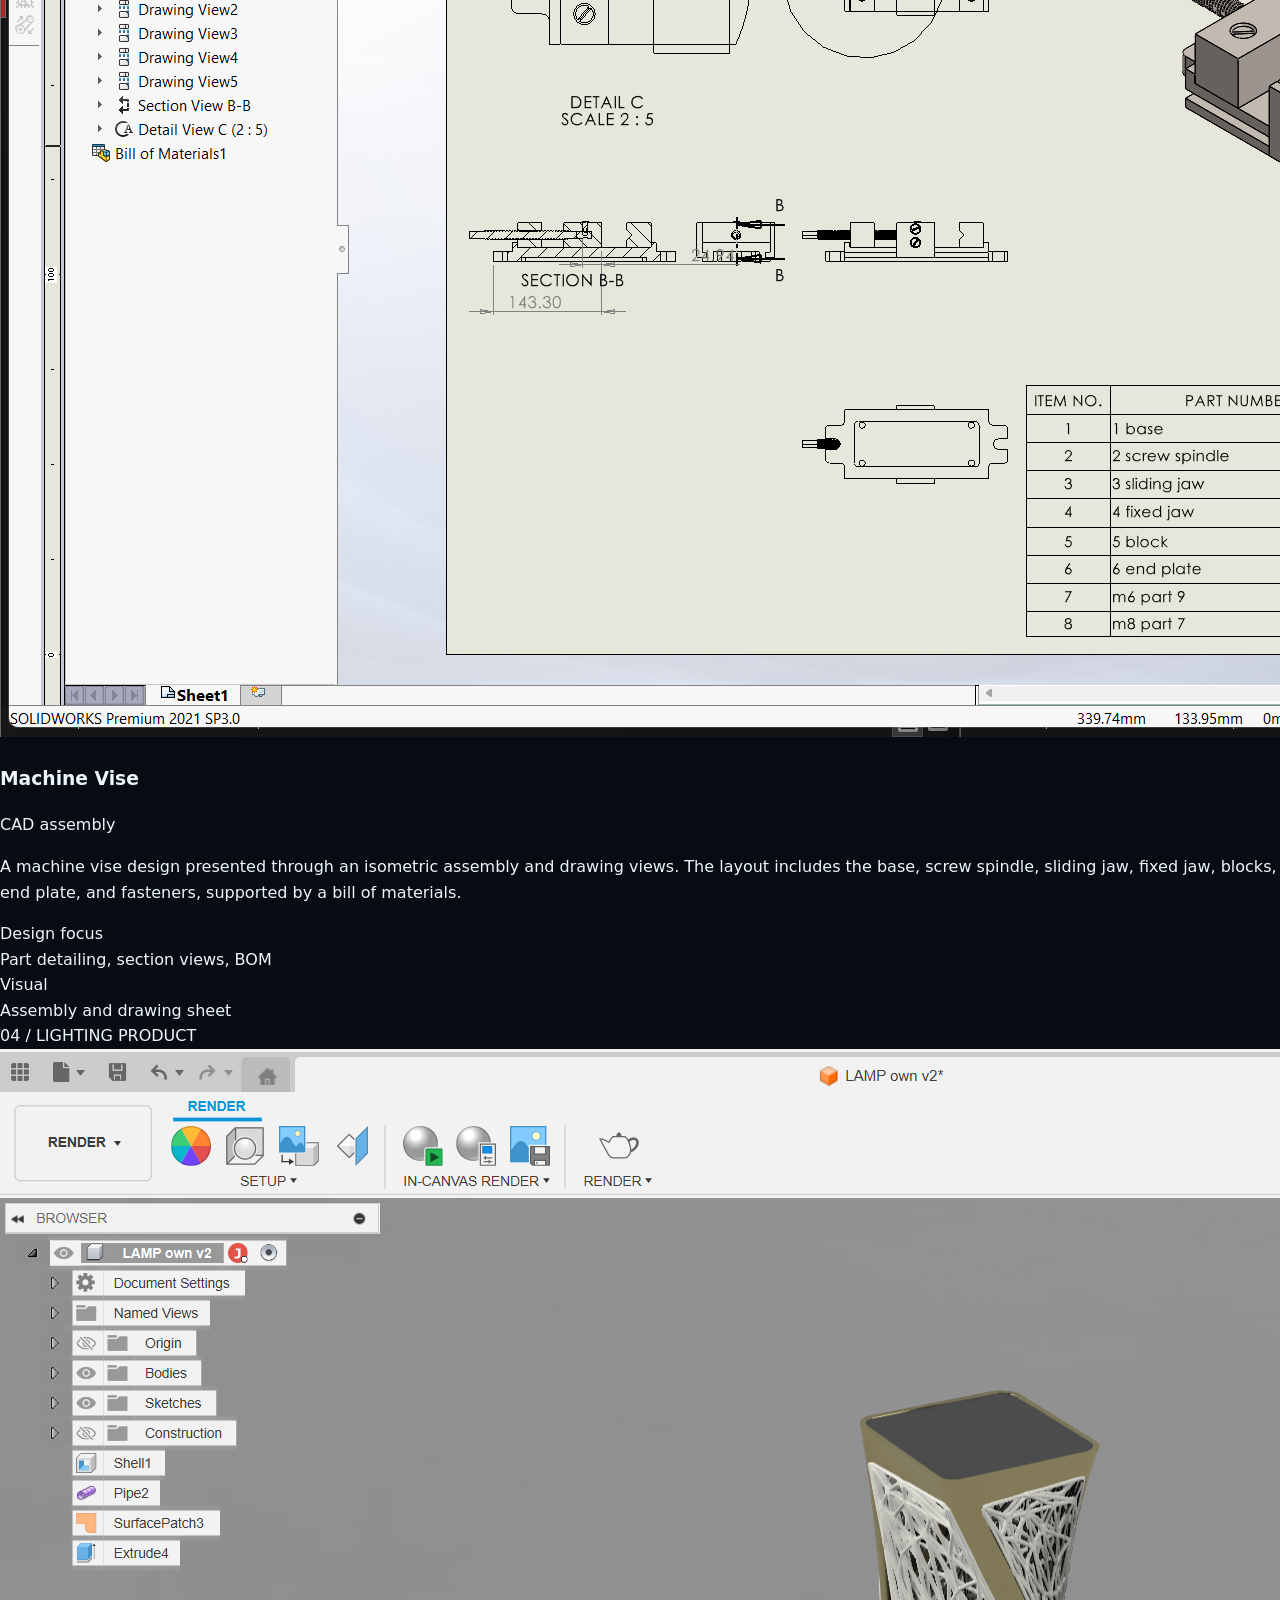
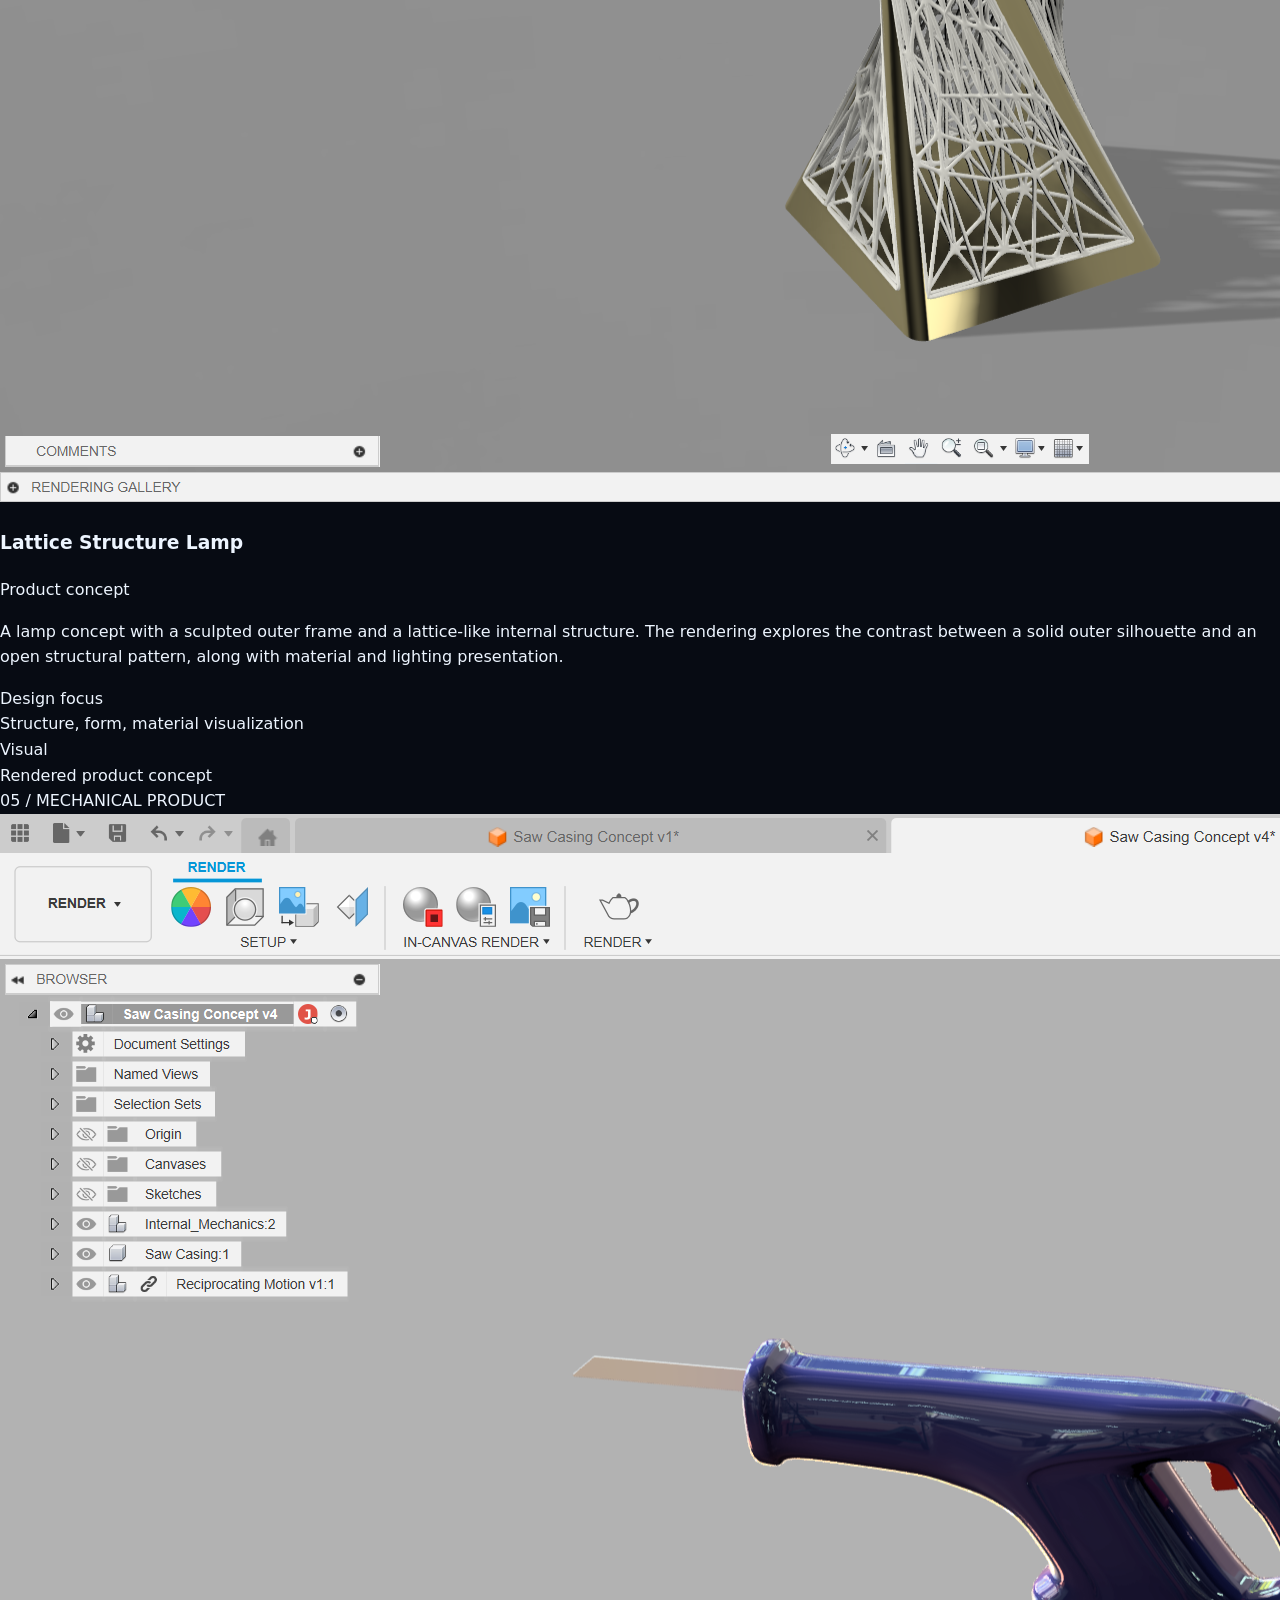
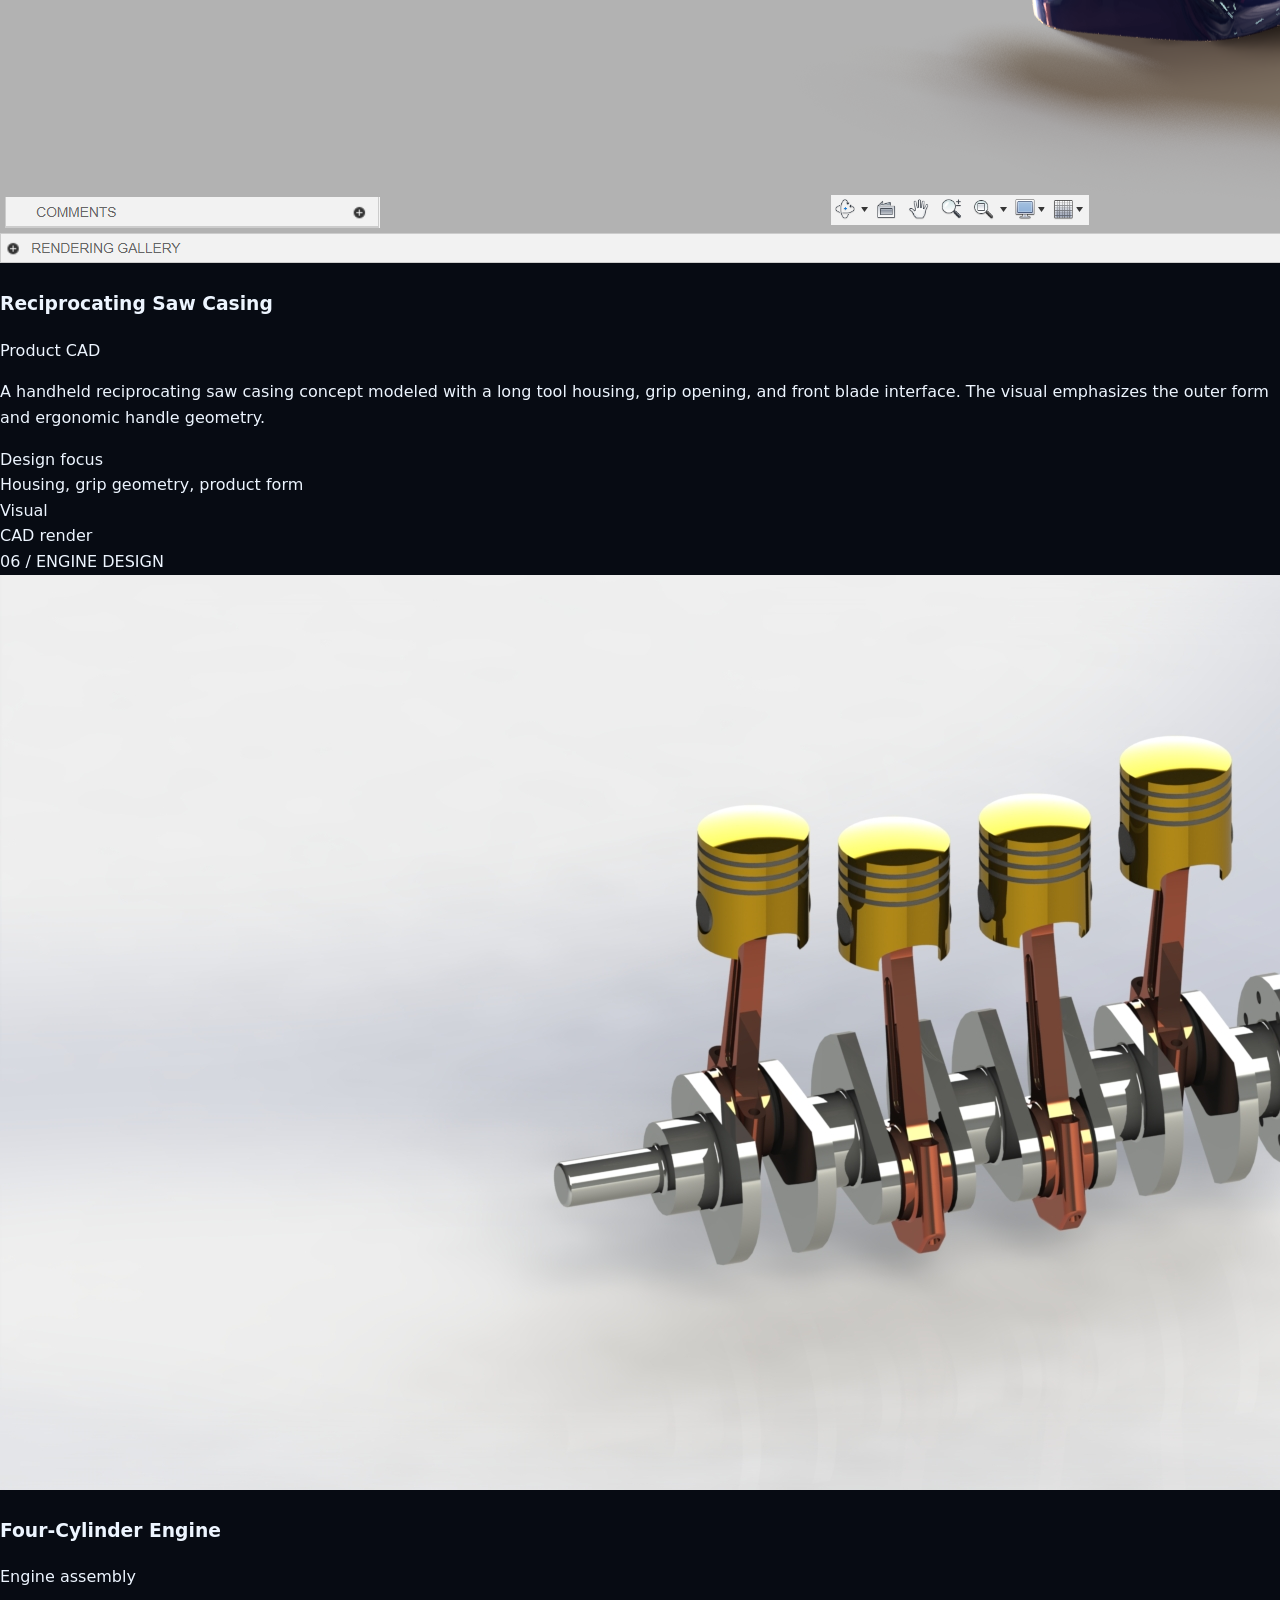
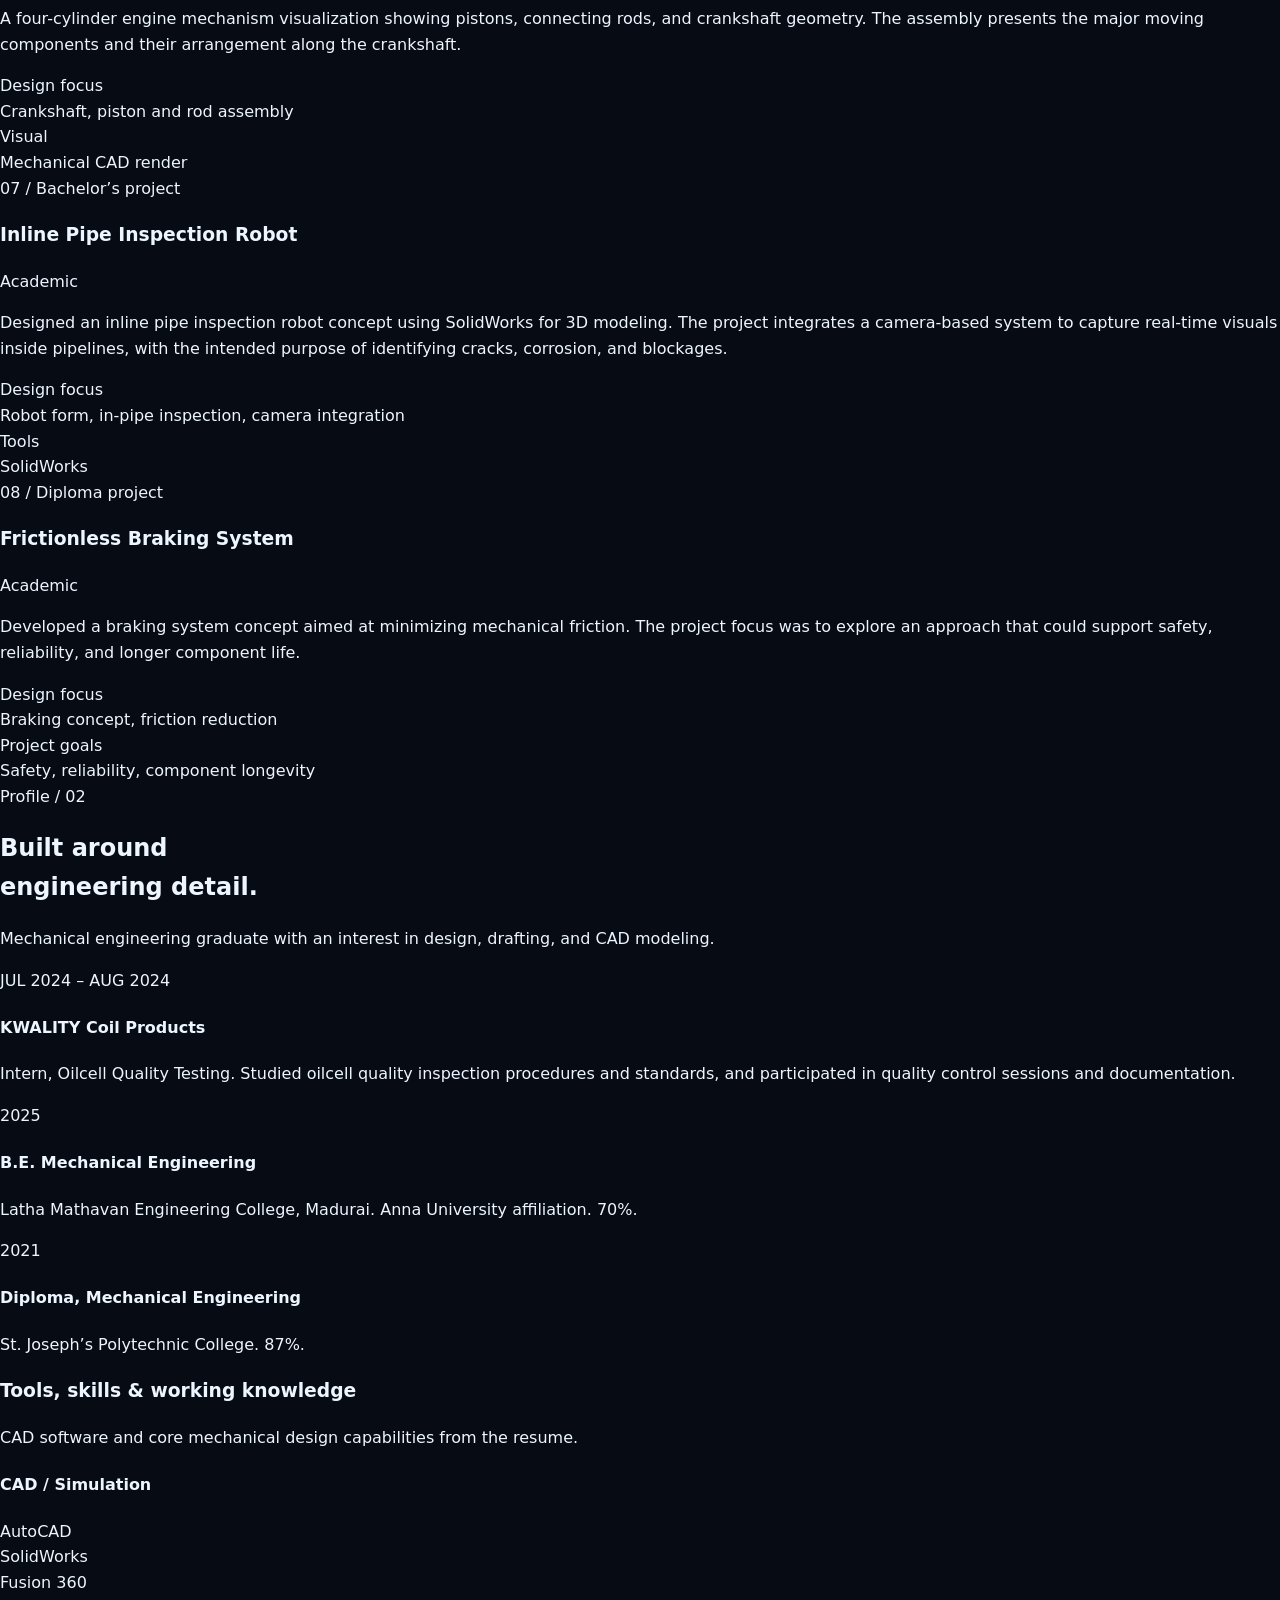
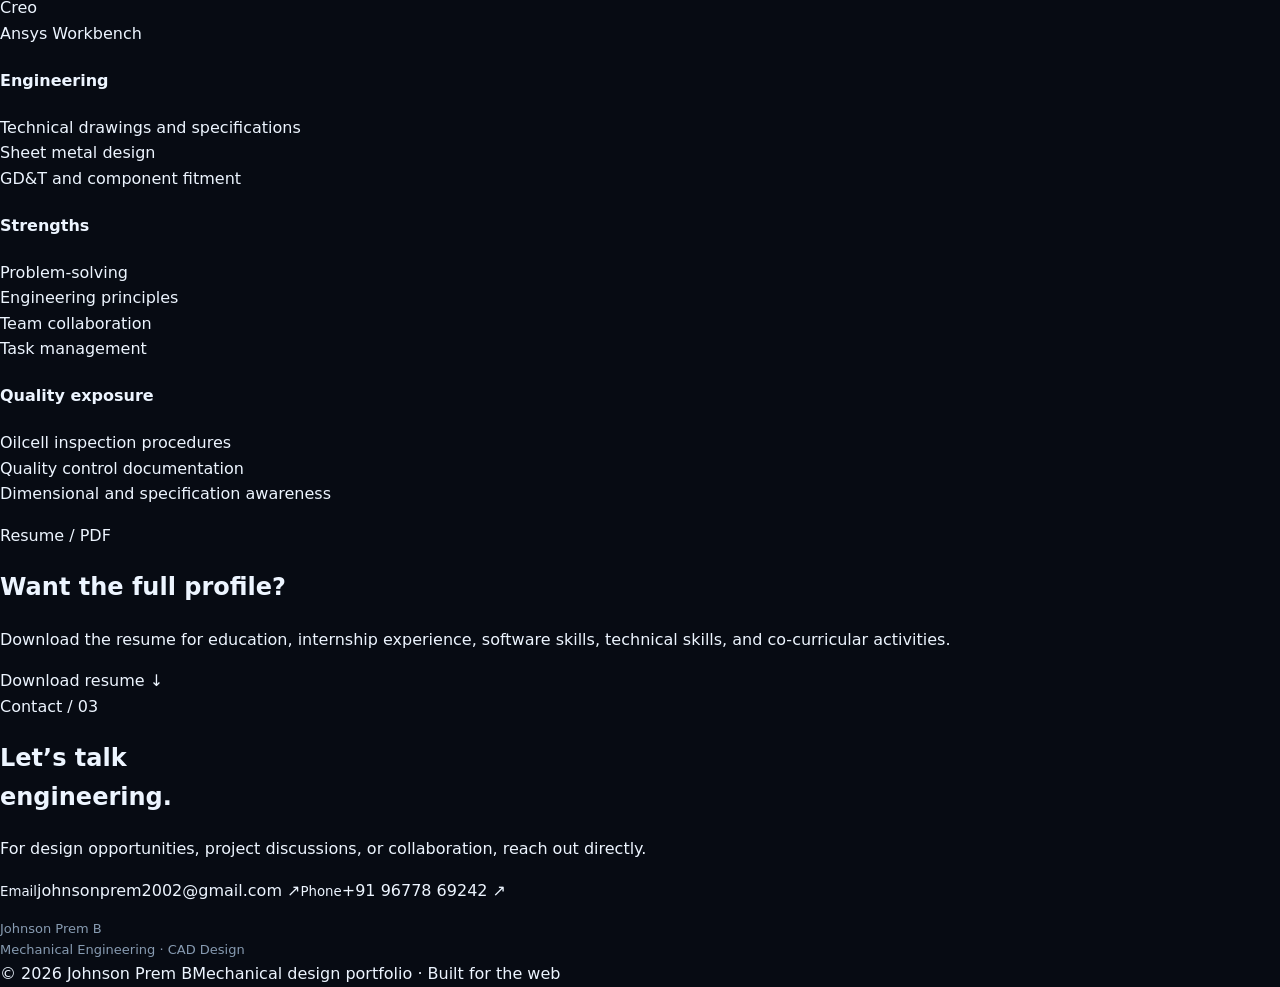
==== commit 1267bc9d: "Add files via upload" ====
--- a/index.html
+++ b/index.html
@@ -1,71 +1,56 @@
-<!doctype html>
+<!DOCTYPE html>
 <html lang="en">
 <head>
-  <meta charset="utf-8">
-  <meta name="viewport" content="width=device-width, initial-scale=1">
-  <meta name="theme-color" content="#080b12">
-  <meta name="description" content="Johnson Prem B, Mechanical Engineer. Portfolio of CAD design, mechanical assemblies, and engineering projects.">
-  <title>Johnson Prem B | Mechanical Engineering Portfolio</title>
-  <link rel="preconnect" href="https://fonts.googleapis.com">
-  <link rel="preconnect" href="https://fonts.gstatic.com" crossorigin>
-  <link href="https://fonts.googleapis.com/css2?family=DM+Sans:wght@400;500;600;700&family=Space+Grotesk:wght@400;500;600;700&display=swap" rel="stylesheet">
-  <link rel="stylesheet" href="styles.css">
-  <script src="main.js" defer></script>
+<meta charset="utf-8"><meta name="viewport" content="width=device-width, initial-scale=1">
+<meta name="theme-color" content="#070b13"><meta name="description" content="Johnson Prem B, Mechanical Engineering and CAD design portfolio.">
+<title>Johnson Prem B | Mechanical Design Portfolio</title>
+<style>
+:root{--bg:#070b13;--panel:rgba(15,23,38,.76);--line:rgba(151,190,224,.18);--text:#edf5ff;--muted:#9caec3;--cyan:#7de4ff;--gold:#ffca75;--max:1180px}
+*{box-sizing:border-box}html{scroll-behavior:smooth;scroll-padding-top:90px}body{margin:0;background:var(--bg);color:var(--text);font-family:Inter,ui-sans-serif,system-ui,-apple-system,"Segoe UI",sans-serif;line-height:1.6;overflow-x:hidden}a{color:inherit;text-decoration:none}button{font:inherit}#scene{position:fixed;inset:0;width:100%;height:100%;z-index:-2;pointer-events:none}body:before{content:"";position:fixed;inset:0;z-index:-1;pointer-events:none;background:radial-gradient(ellipse at 15% 12%,rgba(30,99,137,.2),transparent 38%),radial-gradient(ellipse at 80% 80%,rgba(109,70,160,.15),transparent 42%),linear-gradient(180deg,rgba(5,9,17,.35),rgba(5,9,17,.88)}
+.wrap{width:min(var(--max),calc(100% - 44px));margin:auto}.topbar{position:fixed;top:0;left:0;right:0;z-index:10;border-bottom:1px solid transparent;transition:.3s;background:rgba(5,9,16,.28);backdrop-filter:blur(12px)}.topbar.scrolled{border-color:var(--line);background:rgba(5,9,16,.82)}.nav{height:76px;display:flex;align-items:center;justify-content:space-between;gap:24px}.brand{font-weight:800;letter-spacing:.02em}.brand span{color:var(--cyan)}.navlinks{display:flex;gap:27px;color:#b7c6d8;font-size:14px}.navlinks a:hover{color:var(--cyan)}.nav-cta{border:1px solid rgba(125,228,255,.45);padding:9px 15px;border-radius:999px;color:var(--cyan);font-size:13px}
+.hero{min-height:100svh;display:grid;align-items:center;padding:130px 0 80px;position:relative}.hero-grid{display:grid;grid-template-columns:1.2fr .8fr;gap:50px;align-items:center}.eyebrow{display:flex;align-items:center;gap:10px;text-transform:uppercase;letter-spacing:.2em;font-size:11px;color:var(--cyan);font-weight:700}.eyebrow:before{content:"";width:28px;height:1px;background:var(--cyan)}h1{font-size:clamp(48px,8vw,100px);line-height:.98;letter-spacing:-.065em;margin:22px 0 24px;font-weight:800}h1 .stroke{color:transparent;-webkit-text-stroke:1px rgba(237,245,255,.72)}.lead{max-width:620px;color:#aabbd0;font-size:clamp(16px,1.7vw,19px)}.actions{display:flex;flex-wrap:wrap;gap:13px;margin-top:32px}.btn{display:inline-flex;align-items:center;gap:10px;padding:13px 19px;border-radius:9px;font-weight:700;font-size:14px;transition:transform .2s,border .2s,background .2s}.btn:hover{transform:translateY(-3px)}.primary{background:var(--cyan);color:#07111a}.secondary{border:1px solid var(--line);background:rgba(255,255,255,.035)}.hero-meta{display:flex;gap:25px;flex-wrap:wrap;margin-top:38px;color:#8296ad;font-size:12px}.hero-meta span{display:flex;align-items:center;gap:8px}.dot{width:6px;height:6px;border-radius:50%;background:#78e4ae;box-shadow:0 0 12px #78e4ae}
+.orbit-card{aspect-ratio:1;max-width:470px;margin:auto;position:relative;display:grid;place-items:center;border:1px solid rgba(125,228,255,.18);border-radius:50%;background:radial-gradient(circle,rgba(38,93,128,.18),rgba(6,12,22,.12) 55%,transparent 70%);transform:translate3d(calc(var(--mx,0)*1px),calc(var(--my,0)*1px),0);transition:transform .2s}.orbit-card:before,.orbit-card:after{content:"";position:absolute;border:1px dashed rgba(125,228,255,.3);border-radius:50%;inset:10%;animation:spin 36s linear infinite}.orbit-card:after{inset:23%;border-style:solid;border-color:rgba(255,202,117,.25);animation:spin 24s linear infinite reverse}.orbit-core{width:48%;aspect-ratio:1;border-radius:50%;border:1px solid rgba(125,228,255,.4);display:grid;place-items:center;background:linear-gradient(145deg,rgba(23,45,65,.8),rgba(6,10,19,.8));box-shadow:0 0 70px rgba(57,178,224,.12),inset 0 0 40px rgba(125,228,255,.08);position:relative}.orbit-core svg{width:75%;height:75%;color:var(--cyan)}.orbit-label{position:absolute;font-size:10px;letter-spacing:.15em;color:#9bbbd0;text-transform:uppercase}.label-a{top:12%;right:5%}.label-b{bottom:14%;left:4%}.label-c{top:50%;right:-4%}@keyframes spin{to{transform:rotate(360deg)}}
+section{padding:105px 0;position:relative}.section-head{display:flex;justify-content:space-between;align-items:end;gap:30px;margin-bottom:42px}.kicker{color:var(--gold);font-size:11px;letter-spacing:.18em;text-transform:uppercase;font-weight:700}.section-title{font-size:clamp(34px,5vw,58px);line-height:1.05;letter-spacing:-.045em;margin:10px 0 0}.section-note{max-width:440px;color:var(--muted);font-size:14px}.projects{display:grid;grid-template-columns:repeat(2,minmax(0,1fr));gap:20px}.project{border:1px solid var(--line);border-radius:16px;overflow:hidden;background:var(--panel);backdrop-filter:blur(15px);transition:transform .28s,border-color .28s;transform-style:preserve-3d}.project:hover{transform:translateY(-6px);border-color:rgba(125,228,255,.42)}.project-image{height:290px;background:#d8dbe0;position:relative;overflow:hidden}.project-image img{width:100%;height:100%;object-fit:cover;transition:transform .6s}.project:hover .project-image img{transform:scale(1.045)}.project-image:after{content:"";position:absolute;inset:0;background:linear-gradient(180deg,transparent 55%,rgba(4,8,14,.38))}.project-num{position:absolute;top:16px;left:17px;z-index:1;font-size:11px;letter-spacing:.1em;background:rgba(5,9,16,.7);border:1px solid rgba(255,255,255,.15);padding:6px 9px;border-radius:5px}.project-body{padding:25px}.project-top{display:flex;justify-content:space-between;gap:15px;align-items:start}.project h3{font-size:23px;line-height:1.2;margin:0 0 10px;letter-spacing:-.025em}.tag{white-space:nowrap;color:var(--cyan);font-size:10px;letter-spacing:.09em;text-transform:uppercase;border:1px solid rgba(125,228,255,.25);padding:5px 8px;border-radius:5px}.project p{margin:0;color:#a6b7ca;font-size:14px}.project-details{display:grid;grid-template-columns:1fr 1fr;gap:14px;margin-top:22px;padding-top:18px;border-top:1px solid var(--line)}.detail-label{font-size:10px;color:#6f859d;letter-spacing:.12em;text-transform:uppercase;margin-bottom:5px}.detail-text{font-size:12px;color:#d1deec}.text-project{min-height:100%;display:flex;flex-direction:column}.text-project .project-body{display:flex;flex-direction:column;flex:1}.text-project .project-details{margin-top:auto}
+.about-grid{display:grid;grid-template-columns:.8fr 1.2fr;gap:65px}.about-card{border:1px solid var(--line);border-radius:16px;padding:30px;background:rgba(12,20,33,.66)}.about-card h3{margin:0 0 15px;font-size:24px}.about-card p{color:var(--muted);font-size:14px}.skill-groups{display:grid;grid-template-columns:1fr 1fr;gap:16px;margin-top:22px}.skill{border:1px solid var(--line);border-radius:10px;padding:16px}.skill h4{font-size:12px;color:var(--gold);letter-spacing:.12em;text-transform:uppercase;margin:0 0 10px}.skill p{margin:0;color:#c1d0e0;font-size:13px}.timeline{border-left:1px solid rgba(125,228,255,.28);padding-left:25px;margin:25px 0 0 6px}.timeline-item{position:relative;padding:0 0 25px}.timeline-item:before{content:"";position:absolute;width:8px;height:8px;border-radius:50%;background:var(--cyan);left:-30px;top:7px;box-shadow:0 0 12px rgba(125,228,255,.4)}.timeline-date{font-size:11px;color:var(--cyan);letter-spacing:.12em}.timeline h4{margin:5px 0;font-size:18px}.timeline p{margin:0;color:var(--muted);font-size:13px}
+.resume-band{border:1px solid rgba(125,228,255,.2);border-radius:18px;padding:38px;background:linear-gradient(110deg,rgba(20,54,74,.48),rgba(15,20,37,.7));display:flex;justify-content:space-between;align-items:center;gap:30px}.resume-band h2{margin:0 0 8px;font-size:clamp(28px,4vw,44px);letter-spacing:-.04em}.resume-band p{color:var(--muted);margin:0;max-width:600px;font-size:14px}.contact{display:grid;grid-template-columns:1fr .8fr;gap:35px}.contact h2{font-size:clamp(40px,6vw,70px);line-height:1;margin:15px 0 22px;letter-spacing:-.05em}.contact-info{border:1px solid var(--line);border-radius:15px;background:var(--panel);padding:26px}.contact-info a{display:block;padding:14px 0;border-bottom:1px solid var(--line);color:#dce9f6}.contact-info a:last-child{border:0}.contact-info small{display:block;color:#7e94ab;text-transform:uppercase;letter-spacing:.12em;font-size:10px}.footer{border-top:1px solid var(--line);padding:25px 0;color:#6f8298;font-size:12px}.footer .wrap{display:flex;justify-content:space-between;gap:20px}
+.reveal{opacity:0;transform:translateY(24px);transition:opacity .7s,transform .7s}.reveal.visible{opacity:1;transform:translateY(0)}.scroll-line{position:fixed;top:0;left:0;height:2px;width:0;background:linear-gradient(90deg,var(--cyan),var(--gold));z-index:20;box-shadow:0 0 10px rgba(125,228,255,.6)}
+@media(max-width:850px){.hero-grid,.about-grid,.contact{grid-template-columns:1fr}.orbit-card{max-width:330px;margin-top:25px}.hero{padding-top:125px}.projects{grid-template-columns:1fr}.section-head{align-items:start;flex-direction:column}.about-grid{gap:25px}.resume-band{align-items:start;flex-direction:column}.project-image{height:260px}}
+@media(max-width:560px){.wrap{width:calc(100% - 28px)}.nav{height:65px}.navlinks{gap:13px;font-size:12px}.nav-cta{display:none}.hero{min-height:auto;padding:120px 0 70px}h1{font-size:53px}.section{padding:75px 0}.skill-groups{grid-template-columns:1fr}.project-body{padding:20px}.project-top{flex-direction:column}.project-details{grid-template-columns:1fr}.footer .wrap{flex-direction:column}}
+@media(prefers-reduced-motion:reduce){*,*:before,*:after{animation:none!important;scroll-behavior:auto!important;transition:none!important}.reveal{opacity:1;transform:none}}
+</style>
 </head>
-<body class="has-motion">
-  <canvas id="engineering-cosmos" aria-hidden="true"></canvas>
-  <header class="site-header">
-    <a class="brand" href="#home">Johnson Prem B<span>.</span></a>
-    <nav aria-label="Main navigation">
-      <a href="#about">About</a><a href="#projects">Projects</a><a href="#skills">Skills</a><a href="#education">Education</a>
-      <a class="nav-contact" href="#contact">Contact ↗</a>
-    </nav>
-  </header>
-
-  <main>
-    <section class="hero section reveal" id="home">
-      <p class="eyebrow">MECHANICAL ENGINEERING · CAD DESIGN · PRODUCT DEVELOPMENT</p>
-      <h1>Engineering ideas.<br><span>Designed with purpose.</span></h1>
-      <div class="hero-bottom">
-        <p>Mechanical engineering graduate focused on 3D CAD, mechanical assemblies, and product concepts. I turn design requirements into practical models and clear technical documentation.</p>
-        <a class="button button-primary" href="#projects">Explore my projects <span>↘</span></a>
-      </div>
-      <figure class="hero-visual hero-glow">
-        <img src="assets/helmet-render.jpg" alt="Rendered CAD concept of a motorcycle helmet">
-        <figcaption><span>Featured work</span> Helmet concept design · CAD modelling</figcaption>
-      </figure>
-    </section>
-
-    <section class="section about reveal" id="about">
-      <div class="section-heading"><p class="eyebrow">01 / ABOUT</p><h2>Design thinking,<br>engineering discipline.</h2></div>
-      <div class="about-copy"><p class="lead">I am Johnson Prem B, a Mechanical Engineer interested in developing functional, well-considered mechanical designs.</p><p>My project work spans product modelling, mechanical assemblies, 2D drafting, and introductory simulation workflows. I use CAD to explore form, understand component relationships, and communicate design intent through models and drawings.</p><p>I value accuracy, practical problem-solving, and a willingness to learn throughout the design process.</p></div>
-    </section>
-
-    <section class="section projects reveal" id="projects">
-      <div class="section-heading projects-heading"><div><p class="eyebrow">02 / SELECTED WORK</p><h2>CAD projects</h2></div><p class="section-note">A selection of product concepts, assemblies, and engineering models.</p></div>
-      <div class="project-grid">
-        <article class="project-card project-wide tilt-card"><a class="project-image" href="assets/helmet-cad.jpg" target="_blank" rel="noreferrer"><img src="assets/helmet-cad.jpg" alt="Motorcycle helmet CAD model in SOLIDWORKS"></a><div class="project-meta"><span>01 / PRODUCT DESIGN</span><span>SOLIDWORKS</span></div><h3>Motorcycle Helmet Concept</h3><p>Helmet shell and visor concept modelled with attention to surface form, component detailing, and visual presentation.</p></article>
-        <article class="project-card tilt-card"><a class="project-image" href="assets/helmet-flow-simulation.jpg" target="_blank" rel="noreferrer"><img src="assets/helmet-flow-simulation.jpg" alt="Flow trajectories around a helmet in a simulation workspace"></a><div class="project-meta"><span>02 / SIMULATION</span><span>SOLIDWORKS FLOW</span></div><h3>Helmet Flow Study</h3><p>Flow trajectory visualization around a helmet model, exploring airflow patterns in a simulation setup.</p></article>
-        <article class="project-card tilt-card"><a class="project-image" href="assets/jeep-model.jpg" target="_blank" rel="noreferrer"><img src="assets/jeep-model.jpg" alt="Rendered Jeep-style vehicle CAD concept"></a><div class="project-meta"><span>03 / VEHICLE DESIGN</span><span>3D CAD</span></div><h3>Off-Road Vehicle Model</h3><p>Vehicle concept assembly with body, wheels, exterior features, and accessory details.</p></article>
-        <article class="project-card tilt-card"><a class="project-image" href="assets/mechanical-assembly.jpg" target="_blank" rel="noreferrer"><img src="assets/mechanical-assembly.jpg" alt="Mechanical component assembly model"></a><div class="project-meta"><span>04 / MECHANICAL DESIGN</span><span>SOLIDWORKS</span></div><h3>Mechanical Assembly</h3><p>Component-level modelling and assembly of a compact mechanical mechanism with shafts and supporting features.</p></article>
-        <article class="project-card tilt-card"><a class="project-image" href="assets/bus-drawing.jpg" target="_blank" rel="noreferrer"><img src="assets/bus-drawing.jpg" alt="Bus technical drawing with multiple orthographic views"></a><div class="project-meta"><span>05 / TECHNICAL DRAFTING</span><span>AUTOCAD</span></div><h3>Bus Orthographic Drawing</h3><p>2D vehicle drafting with side, front, rear, and top views for communicating overall geometry.</p></article>
-        <article class="project-card tilt-card"><a class="project-image" href="assets/cooling-fan.jpg" target="_blank" rel="noreferrer"><img src="assets/cooling-fan.jpg" alt="3D CAD model of a cooling fan"></a><div class="project-meta"><span>06 / COMPONENT DESIGN</span><span>AUTOCAD</span></div><h3>Cooling Fan Model</h3><p>Fan and housing concept featuring a bladed rotor, mounting frame, and cable detail.</p></article>
-        <article class="project-card tilt-card"><a class="project-image" href="assets/engine-assembly.jpg" target="_blank" rel="noreferrer"><img src="assets/engine-assembly.jpg" alt="Detailed multi-cylinder engine assembly CAD model"></a><div class="project-meta"><span>07 / ENGINEERING ASSEMBLY</span><span>3D CAD</span></div><h3>Engine Assembly</h3><p>Detailed engine assembly model showing major components, layout, and component relationships.</p></article>
-        <article class="project-card tilt-card"><a class="project-image" href="assets/turbine-propeller.jpg" target="_blank" rel="noreferrer"><img src="assets/turbine-propeller.jpg" alt="CAD model of a multi-blade propeller"></a><div class="project-meta"><span>08 / ROTATING COMPONENT</span><span>AUTOCAD</span></div><h3>Propeller Model</h3><p>Blade geometry and hub modelled as a rotating component concept.</p></article>
-        <article class="project-card tilt-card"><a class="project-image" href="assets/structural-analysis.jpg" target="_blank" rel="noreferrer"><img src="assets/structural-analysis.jpg" alt="Finite element structural analysis result with deformation contour"></a><div class="project-meta"><span>09 / FEA</span><span>ANSYS</span></div><h3>Structural Analysis</h3><p>Finite element result visualization showing a total deformation contour on a mechanical assembly.</p></article>
-        <article class="project-card tilt-card"><a class="project-image" href="assets/scissor-jack.jpg" target="_blank" rel="noreferrer"><img src="assets/scissor-jack.jpg" alt="Scissor jack mechanism CAD assembly"></a><div class="project-meta"><span>10 / MECHANISM DESIGN</span><span>3D CAD</span></div><h3>Scissor Jack Mechanism</h3><p>Mechanical lifting mechanism with linked arms, threaded screw, and support pads.</p></article>
-      </div>
-    </section>
-
-    <section class="section skills reveal" id="skills">
-      <div class="section-heading"><p class="eyebrow">03 / CAPABILITIES</p><h2>Tools and strengths</h2></div>
-      <div class="skill-list"><div><span>01</span><h3>3D CAD Modelling</h3><p>Part modelling, assemblies, and product concepts</p></div><div><span>02</span><h3>Technical Drafting</h3><p>2D drawings and orthographic views</p></div><div><span>03</span><h3>Mechanical Design</h3><p>Component relationships and mechanism concepts</p></div><div><span>04</span><h3>Engineering Simulation</h3><p>Exposure to flow visualization and structural analysis</p></div><div><span>05</span><h3>CAD Tools</h3><p>SOLIDWORKS, AutoCAD, Fusion 360</p></div></div>
-    </section>
-
-    <section class="section education reveal" id="education"><div class="section-heading"><p class="eyebrow">04 / EDUCATION</p><h2>Engineering foundation</h2></div><div class="education-detail"><h3>Bachelor of Engineering, Mechanical Engineering</h3><p>Latha Mathavan Engineering College</p><p class="muted">Core areas include mechanical design, thermal systems, manufacturing processes, materials science, and engineering mathematics.</p></div></section>
-
-    <section class="section contact reveal" id="contact"><p class="eyebrow">05 / CONTACT</p><h2>Let’s discuss<br><span>your next project.</span></h2><p class="contact-intro">Open to mechanical design opportunities, collaborative projects, and conversations with engineering teams.</p><div class="contact-links"><a href="mailto:johnsonprem2002@gmail.com"><span>Email</span><strong>johnsonprem2002@gmail.com ↗</strong></a><a href="https://www.linkedin.com/in/johnson-prem-0616152ab" target="_blank" rel="noreferrer"><span>LinkedIn</span><strong>Connect professionally ↗</strong></a><a href="tel:+919677869242"><span>Phone</span><strong>+91 96778 69242 ↗</strong></a></div></section>
-  </main>
-  <footer><a class="brand" href="#home">Johnson Prem B<span>.</span></a><p>Mechanical Engineer · CAD Design</p><small>© 2026 Johnson Prem B</small></footer>
-</body>
-</html>
+<body>
+<canvas id="scene" aria-hidden="true"></canvas><div class="scroll-line" id="scrollLine"></div>
+<header class="topbar" id="topbar"><div class="wrap nav"><a class="brand" href="#home">JP<span>.</span></a><nav class="navlinks"><a href="#projects">Projects</a><a href="#about">About</a><a href="#resume">Resume</a><a href="#contact">Contact</a></nav><a class="nav-cta" href="#contact">Let’s connect ↗</a></div></header>
+<main>
+<section class="hero" id="home"><div class="wrap hero-grid"><div class="hero-copy"><div class="eyebrow">Mechanical engineering · CAD design</div><h1>Johnson<br><span class="stroke">Prem B.</span></h1><p class="lead">Mechanical engineering graduate focused on CAD modeling, product design, technical drawings, and turning engineering concepts into clear, buildable designs.</p><div class="actions"><a class="btn primary" href="#projects">Explore my projects <span>↘</span></a><a class="btn secondary" href="assets/Johnson-Prem-B-Resume.pdf" download>Download resume <span>↓</span></a></div><div class="hero-meta"><span><i class="dot"></i> Open to engineering opportunities</span><span>AutoCAD · SolidWorks · Fusion 360 · Creo</span></div></div>
+<div class="orbit-card" id="orbit"><span class="orbit-label label-a">CAD / 3D</span><span class="orbit-label label-b">Design systems</span><span class="orbit-label label-c">ME · 2025</span><div class="orbit-core"><svg viewBox="0 0 100 100" fill="none" stroke="currentColor" stroke-width="1.4"><circle cx="50" cy="50" r="34"/><circle cx="50" cy="50" r="25" stroke-dasharray="3 5"/><path d="M50 8V92M8 50H92M20 20L80 80M80 20L20 80" opacity=".35"/><path d="M50 16L58 43L84 50L58 57L50 84L42 57L16 50L42 43Z" fill="rgba(125,228,255,.12)"/><circle cx="50" cy="50" r="5" fill="currentColor"/></svg></div></div></div></section>
+<section id="projects"><div class="wrap"><div class="section-head reveal"><div><div class="kicker">Selected work / 01–08</div><h2 class="section-title">Projects & engineering<br>explorations.</h2></div><p class="section-note">A mix of CAD assemblies, product concepts, and academic engineering projects. Use each project card to see its purpose, design focus, and tools.</p></div>
+<div class="projects">
+<article class="project reveal"><div class="project-image"><span class="project-num">01 / PRODUCT DESIGN</span><img src="assets/watch.jpg" alt="CAD render of a wristwatch concept"></div><div class="project-body"><div class="project-top"><div><h3>Wristwatch Concept</h3></div><span class="tag">Product CAD</span></div><p>A wristwatch concept modeled as a compact product assembly. The work explores the relationship between the dial, case, strap, and fastening details, with attention to proportions and how separate parts fit together.</p><div class="project-details"><div><div class="detail-label">Design focus</div><div class="detail-text">Form, component layout, assembly fit</div></div><div><div class="detail-label">Visual</div><div class="detail-text">3D product render</div></div></div></div></article>
+<article class="project reveal"><div class="project-image"><span class="project-num">02 / ENGINE MECHANISM</span><img src="assets/radial-engine.png" alt="Radial engine CAD assembly"></div><div class="project-body"><div class="project-top"><div><h3>Radial Engine Assembly</h3></div><span class="tag">Mechanism</span></div><p>A radial engine assembly study showing a central crank mechanism with multiple piston and connecting-rod units arranged around it. The model communicates the component arrangement and mechanical relationship in a multi-cylinder layout.</p><div class="project-details"><div><div class="detail-label">Design focus</div><div class="detail-text">Assembly structure, piston and rod layout</div></div><div><div class="detail-label">Visual</div><div class="detail-text">Exploded-style CAD presentation</div></div></div></div></article>
+<article class="project reveal"><div class="project-image"><span class="project-num">03 / MACHINE DESIGN</span><img src="assets/machine-vise.png" alt="Machine vise CAD drawing and assembly"></div><div class="project-body"><div class="project-top"><div><h3>Machine Vise</h3></div><span class="tag">CAD assembly</span></div><p>A machine vise design presented through an isometric assembly and drawing views. The layout includes the base, screw spindle, sliding jaw, fixed jaw, blocks, end plate, and fasteners, supported by a bill of materials.</p><div class="project-details"><div><div class="detail-label">Design focus</div><div class="detail-text">Part detailing, section views, BOM</div></div><div><div class="detail-label">Visual</div><div class="detail-text">Assembly and drawing sheet</div></div></div></div></article>
+<article class="project reveal"><div class="project-image"><span class="project-num">04 / LIGHTING PRODUCT</span><img src="assets/lamp.png" alt="Rendered lamp concept with lattice structure"></div><div class="project-body"><div class="project-top"><div><h3>Lattice Structure Lamp</h3></div><span class="tag">Product concept</span></div><p>A lamp concept with a sculpted outer frame and a lattice-like internal structure. The rendering explores the contrast between a solid outer silhouette and an open structural pattern, along with material and lighting presentation.</p><div class="project-details"><div><div class="detail-label">Design focus</div><div class="detail-text">Structure, form, material visualization</div></div><div><div class="detail-label">Visual</div><div class="detail-text">Rendered product concept</div></div></div></div></article>
+<article class="project reveal"><div class="project-image"><span class="project-num">05 / MECHANICAL PRODUCT</span><img src="assets/saw-casing.png" alt="Reciprocating saw casing concept rendered in CAD"></div><div class="project-body"><div class="project-top"><div><h3>Reciprocating Saw Casing</h3></div><span class="tag">Product CAD</span></div><p>A handheld reciprocating saw casing concept modeled with a long tool housing, grip opening, and front blade interface. The visual emphasizes the outer form and ergonomic handle geometry.</p><div class="project-details"><div><div class="detail-label">Design focus</div><div class="detail-text">Housing, grip geometry, product form</div></div><div><div class="detail-label">Visual</div><div class="detail-text">CAD render</div></div></div></div></article>
+<article class="project reveal"><div class="project-image"><span class="project-num">06 / ENGINE DESIGN</span><img src="assets/four-cylinder-engine.jpg" alt="Four cylinder engine crankshaft and piston assembly"></div><div class="project-body"><div class="project-top"><div><h3>Four-Cylinder Engine</h3></div><span class="tag">Engine assembly</span></div><p>A four-cylinder engine mechanism visualization showing pistons, connecting rods, and crankshaft geometry. The assembly presents the major moving components and their arrangement along the crankshaft.</p><div class="project-details"><div><div class="detail-label">Design focus</div><div class="detail-text">Crankshaft, piston and rod assembly</div></div><div><div class="detail-label">Visual</div><div class="detail-text">Mechanical CAD render</div></div></div></div></article>
+<article class="project text-project reveal"><div class="project-body"><div class="project-top"><div><div class="kicker">07 / Bachelor’s project</div><h3>Inline Pipe Inspection Robot</h3></div><span class="tag">Academic</span></div><p>Designed an inline pipe inspection robot concept using SolidWorks for 3D modeling. The project integrates a camera-based system to capture real-time visuals inside pipelines, with the intended purpose of identifying cracks, corrosion, and blockages.</p><div class="project-details"><div><div class="detail-label">Design focus</div><div class="detail-text">Robot form, in-pipe inspection, camera integration</div></div><div><div class="detail-label">Tools</div><div class="detail-text">SolidWorks</div></div></div></div></article>
+<article class="project text-project reveal"><div class="project-body"><div class="project-top"><div><div class="kicker">08 / Diploma project</div><h3>Frictionless Braking System</h3></div><span class="tag">Academic</span></div><p>Developed a braking system concept aimed at minimizing mechanical friction. The project focus was to explore an approach that could support safety, reliability, and longer component life.</p><div class="project-details"><div><div class="detail-label">Design focus</div><div class="detail-text">Braking concept, friction reduction</div></div><div><div class="detail-label">Project goals</div><div class="detail-text">Safety, reliability, component longevity</div></div></div></div></article>
+</div></div></section>
+<section id="about"><div class="wrap about-grid"><div class="reveal"><div class="kicker">Profile / 02</div><h2 class="section-title">Built around<br>engineering detail.</h2><p class="section-note">Mechanical engineering graduate with an interest in design, drafting, and CAD modeling.</p><div class="timeline"><div class="timeline-item"><div class="timeline-date">JUL 2024 – AUG 2024</div><h4>KWALITY Coil Products</h4><p>Intern, Oilcell Quality Testing. Studied oilcell quality inspection procedures and standards, and participated in quality control sessions and documentation.</p></div><div class="timeline-item"><div class="timeline-date">2025</div><h4>B.E. Mechanical Engineering</h4><p>Latha Mathavan Engineering College, Madurai. Anna University affiliation. 70%.</p></div><div class="timeline-item"><div class="timeline-date">2021</div><h4>Diploma, Mechanical Engineering</h4><p>St. Joseph’s Polytechnic College. 87%.</p></div></div></div><div class="about-card reveal"><h3>Tools, skills & working knowledge</h3><p>CAD software and core mechanical design capabilities from the resume.</p><div class="skill-groups"><div class="skill"><h4>CAD / Simulation</h4><p>AutoCAD<br>SolidWorks<br>Fusion 360<br>Creo<br>Ansys Workbench</p></div><div class="skill"><h4>Engineering</h4><p>Technical drawings and specifications<br>Sheet metal design<br>GD&amp;T and component fitment</p></div><div class="skill"><h4>Strengths</h4><p>Problem-solving<br>Engineering principles<br>Team collaboration<br>Task management</p></div><div class="skill"><h4>Quality exposure</h4><p>Oilcell inspection procedures<br>Quality control documentation<br>Dimensional and specification awareness</p></div></div></div></div></section>
+<section id="resume"><div class="wrap"><div class="resume-band reveal"><div><div class="kicker">Resume / PDF</div><h2>Want the full profile?</h2><p>Download the resume for education, internship experience, software skills, technical skills, and co-curricular activities.</p></div><a class="btn primary" href="assets/Johnson-Prem-B-Resume.pdf" download>Download resume <span>↓</span></a></div></div></section>
+<section id="contact"><div class="wrap contact"><div class="reveal"><div class="kicker">Contact / 03</div><h2>Let’s talk<br><span class="stroke">engineering.</span></h2><p class="section-note">For design opportunities, project discussions, or collaboration, reach out directly.</p></div><div class="contact-info reveal"><a href="mailto:johnsonprem2002@gmail.com"><small>Email</small>johnsonprem2002@gmail.com ↗</a><a href="tel:+919677869242"><small>Phone</small>+91 96778 69242 ↗</a><div style="padding-top:16px;color:#879bb1;font-size:13px">Johnson Prem B<br>Mechanical Engineering · CAD Design</div></div></div></section>
+</main><footer class="footer"><div class="wrap"><span>© <span id="year"></span> Johnson Prem B</span><span>Mechanical design portfolio · Built for the web</span></div></footer>
+<script>
+(()=>{
+const canvas=document.getElementById('scene'),ctx=canvas.getContext('2d');let w=0,h=0,dpr=1,points=[],mx=0,my=0,scroll=0;
+function resize(){dpr=Math.min(window.devicePixelRatio||1,2);w=innerWidth;h=innerHeight;canvas.width=w*dpr;canvas.height=h*dpr;canvas.style.width=w+'px';canvas.style.height=h+'px';ctx.setTransform(dpr,0,0,dpr,0,0);points=Array.from({length:Math.min(100,Math.floor(w*h/15000))},()=>({x:Math.random()*w,y:Math.random()*h,z:.25+Math.random()*.9,r:.5+Math.random()*1.3,phase:Math.random()*6.28}));}
+function draw(){ctx.clearRect(0,0,w,h);const blue=scroll<.5;points.forEach((p,i)=>{let x=(p.x+mx*.018*p.z+w)%w,y=(p.y+scroll*140*p.z+Math.sin(performance.now()*.0003+p.phase)*8+h)%h;ctx.beginPath();ctx.arc(x,y,p.r,0,Math.PI*2);ctx.fillStyle=blue?`rgba(125,228,255,${.14+p.z*.32})`:`rgba(255,202,117,${.12+p.z*.25})`;ctx.fill();if(i%7===0){ctx.beginPath();ctx.moveTo(x,y);ctx.lineTo(x+mx*.015*p.z,y-18*p.z);ctx.strokeStyle=blue?'rgba(125,228,255,.07)':'rgba(255,202,117,.06)';ctx.stroke();}});
+// Fine drafting grid with scroll parallax
+ctx.lineWidth=1;ctx.strokeStyle=blue?'rgba(111,173,210,.045)':'rgba(178,150,220,.045)';let step=58,off=(scroll*step*1.8)%step;for(let x=0;x<w;x+=step){ctx.beginPath();ctx.moveTo(x+mx*.006,0);ctx.lineTo(x+mx*.006,h);ctx.stroke()}for(let y=-step;y<h;y+=step){ctx.beginPath();ctx.moveTo(0,y+off);ctx.lineTo(w,y+off);ctx.stroke()}
+requestAnimationFrame(draw)}
+window.addEventListener('resize',resize);window.addEventListener('pointermove',e=>{mx=e.clientX-w/2;my=e.clientY-h/2;document.documentElement.style.setProperty('--mx',mx*.025);document.documentElement.style.setProperty('--my',my*.025)});
+window.addEventListener('scroll',()=>{scroll=window.scrollY/Math.max(1,document.documentElement.scrollHeight-innerHeight);document.getElementById('scrollLine').style.width=(scroll*100)+'%';document.getElementById('topbar').classList.toggle('scrolled',window.scrollY>20)});
+const observer=new IntersectionObserver(entries=>entries.forEach(e=>{if(e.isIntersecting){e.target.classList.add('visible');observer.unobserve(e.target)}}),{threshold:.12});document.querySelectorAll('.reveal').forEach(el=>observer.observe(el));document.getElementById('year').textContent=new Date().getFullYear();resize();draw();
+})();
+</script>
+</body></html>
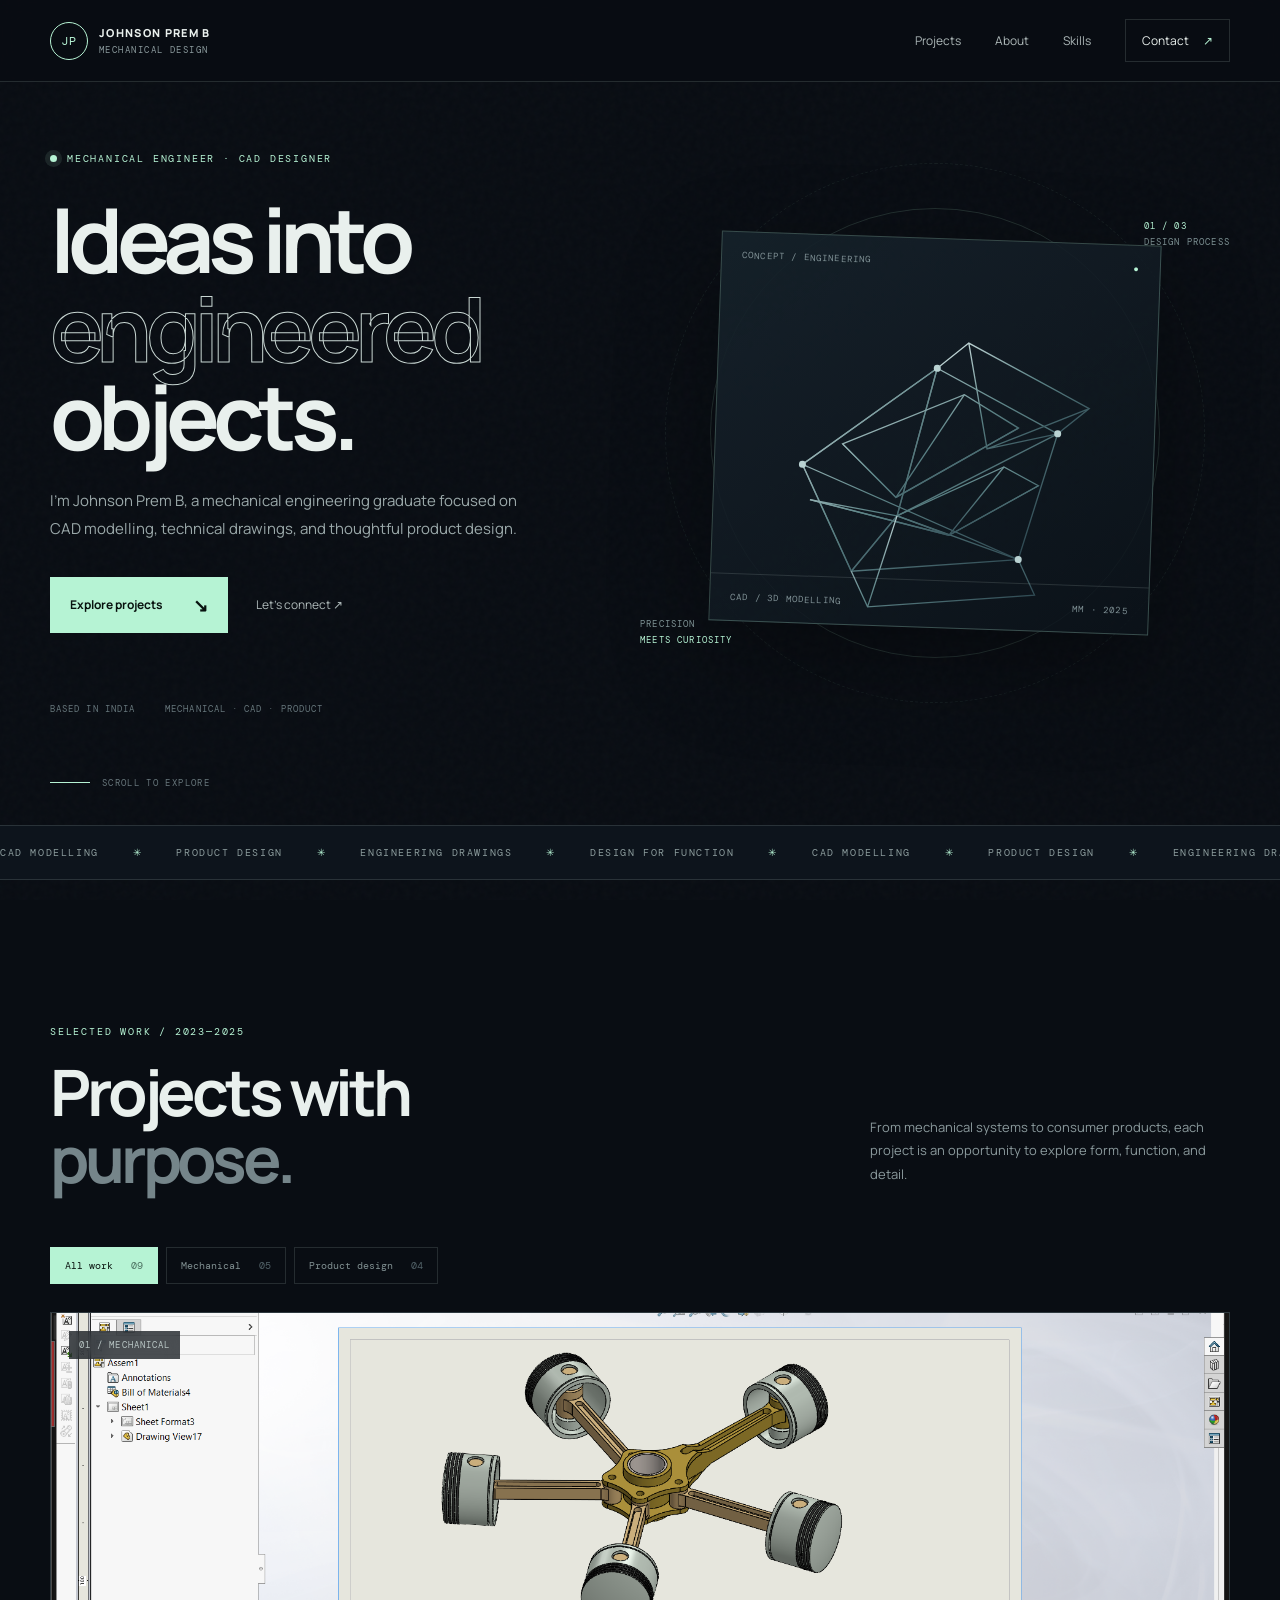
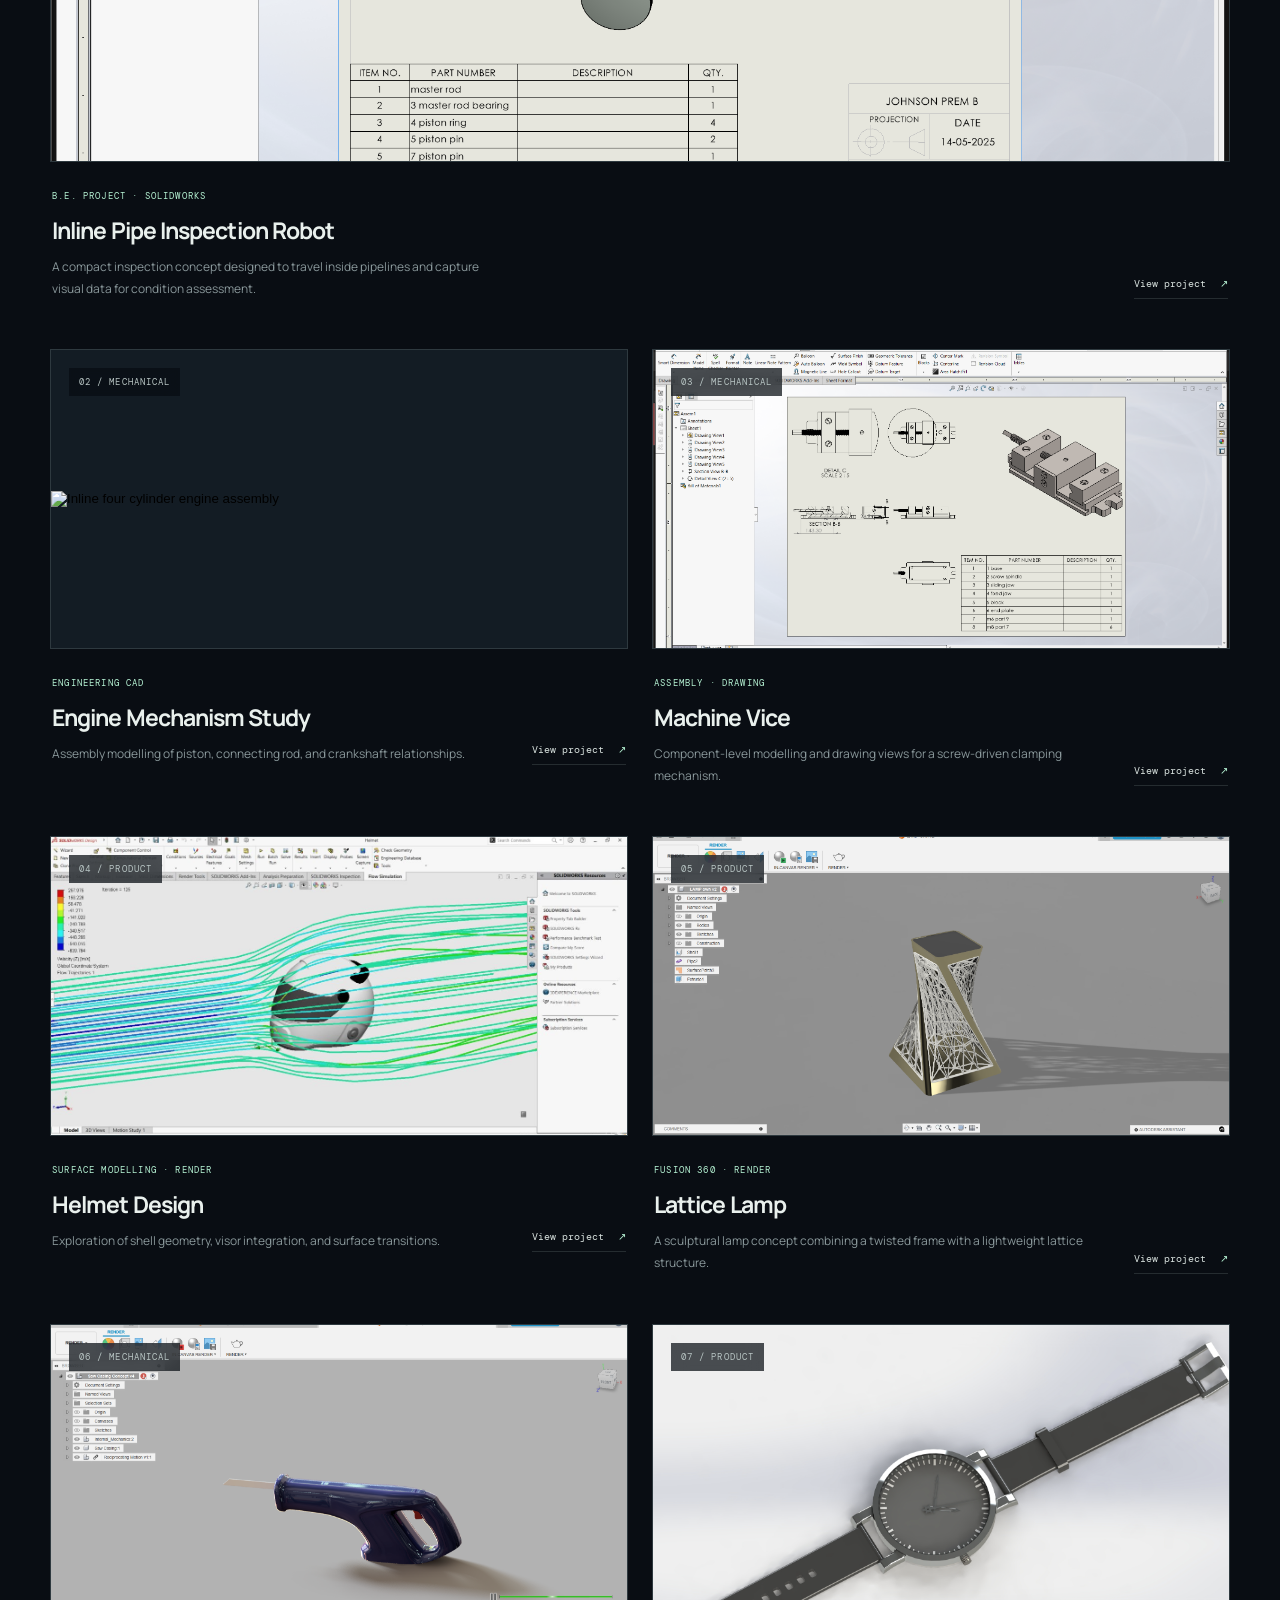
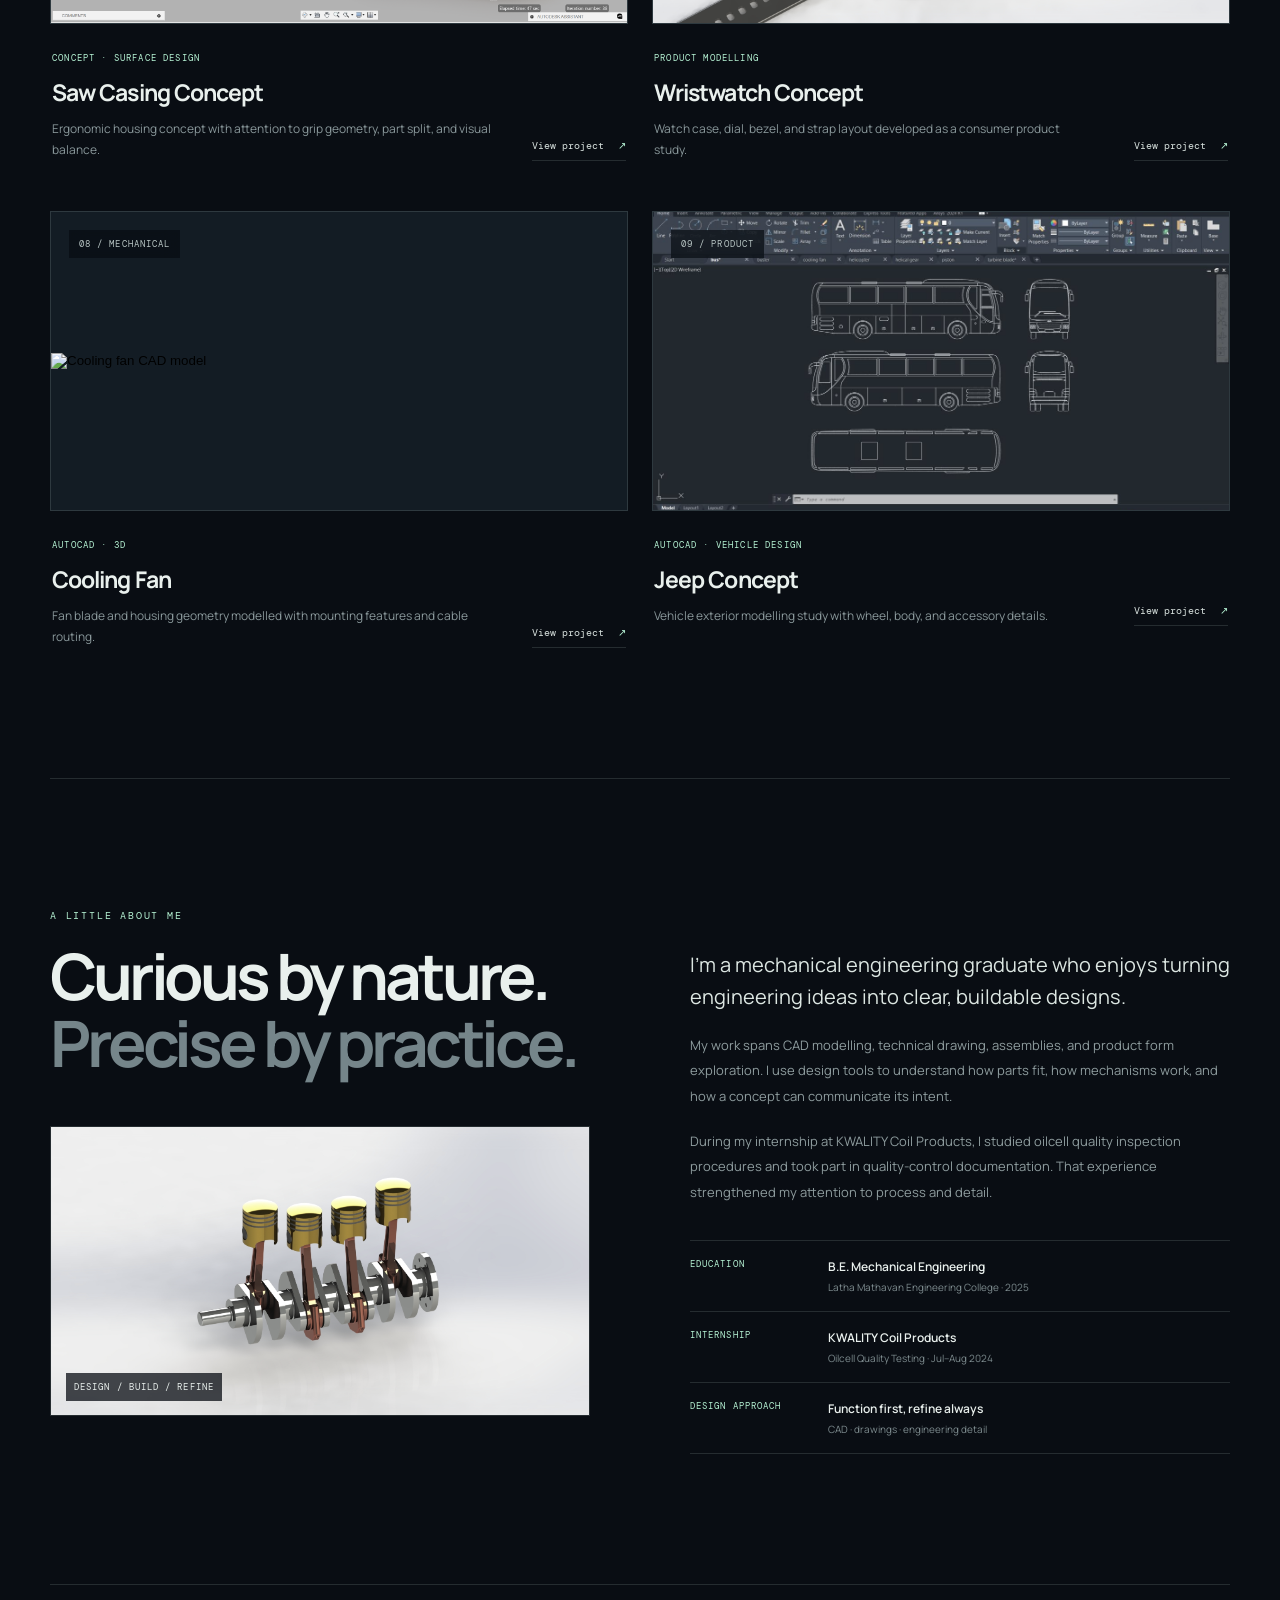
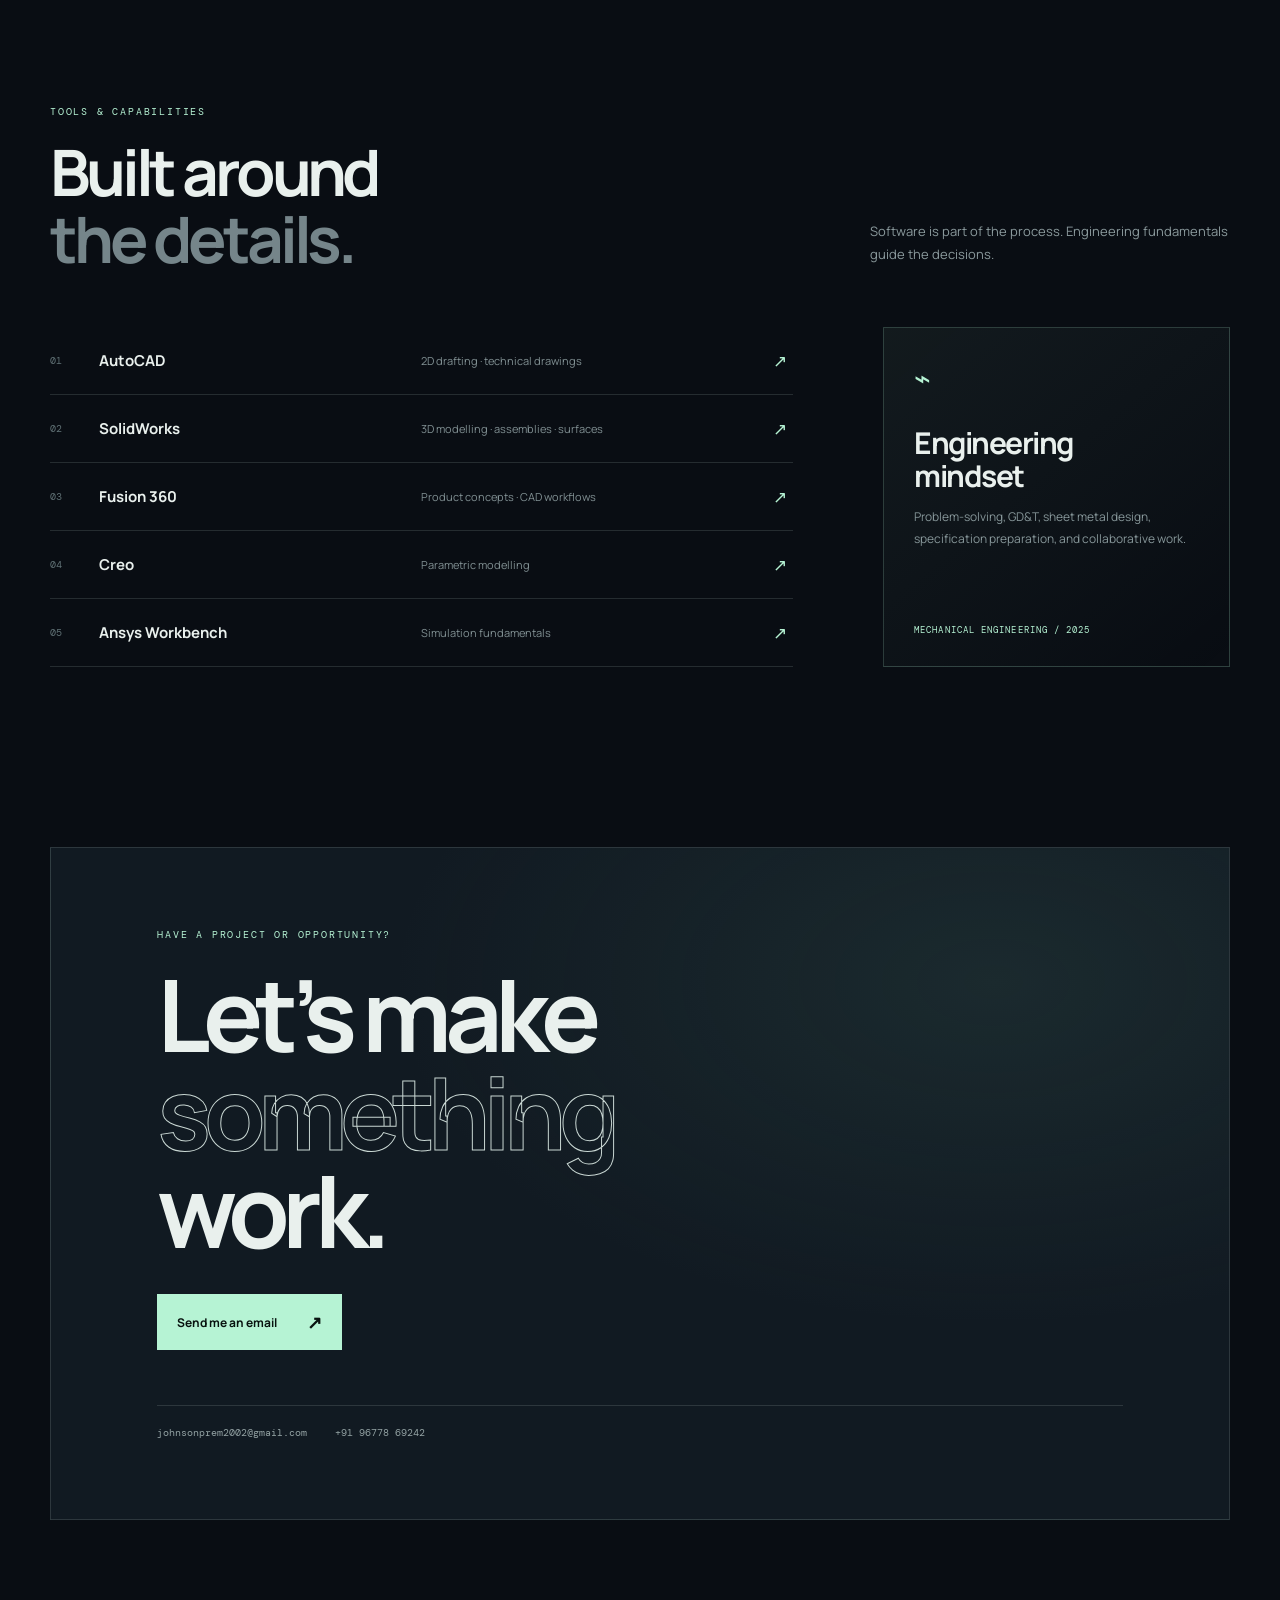
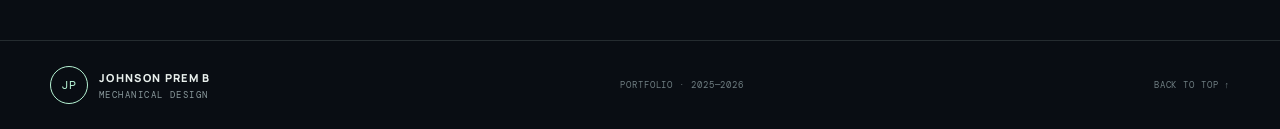
==== commit 5daf0f0c: "Add files via upload" ====
--- a/index.html
+++ b/index.html
@@ -1,56 +1,124 @@
-<!DOCTYPE html>
+<!doctype html>
 <html lang="en">
 <head>
-<meta charset="utf-8"><meta name="viewport" content="width=device-width, initial-scale=1">
-<meta name="theme-color" content="#070b13"><meta name="description" content="Johnson Prem B, Mechanical Engineering and CAD design portfolio.">
+<meta charset="utf-8">
+<meta name="viewport" content="width=device-width, initial-scale=1">
+<meta name="theme-color" content="#090d13">
+<meta name="description" content="Johnson Prem B, mechanical design and CAD portfolio.">
 <title>Johnson Prem B | Mechanical Design Portfolio</title>
-<style>
-:root{--bg:#070b13;--panel:rgba(15,23,38,.76);--line:rgba(151,190,224,.18);--text:#edf5ff;--muted:#9caec3;--cyan:#7de4ff;--gold:#ffca75;--max:1180px}
-*{box-sizing:border-box}html{scroll-behavior:smooth;scroll-padding-top:90px}body{margin:0;background:var(--bg);color:var(--text);font-family:Inter,ui-sans-serif,system-ui,-apple-system,"Segoe UI",sans-serif;line-height:1.6;overflow-x:hidden}a{color:inherit;text-decoration:none}button{font:inherit}#scene{position:fixed;inset:0;width:100%;height:100%;z-index:-2;pointer-events:none}body:before{content:"";position:fixed;inset:0;z-index:-1;pointer-events:none;background:radial-gradient(ellipse at 15% 12%,rgba(30,99,137,.2),transparent 38%),radial-gradient(ellipse at 80% 80%,rgba(109,70,160,.15),transparent 42%),linear-gradient(180deg,rgba(5,9,17,.35),rgba(5,9,17,.88)}
-.wrap{width:min(var(--max),calc(100% - 44px));margin:auto}.topbar{position:fixed;top:0;left:0;right:0;z-index:10;border-bottom:1px solid transparent;transition:.3s;background:rgba(5,9,16,.28);backdrop-filter:blur(12px)}.topbar.scrolled{border-color:var(--line);background:rgba(5,9,16,.82)}.nav{height:76px;display:flex;align-items:center;justify-content:space-between;gap:24px}.brand{font-weight:800;letter-spacing:.02em}.brand span{color:var(--cyan)}.navlinks{display:flex;gap:27px;color:#b7c6d8;font-size:14px}.navlinks a:hover{color:var(--cyan)}.nav-cta{border:1px solid rgba(125,228,255,.45);padding:9px 15px;border-radius:999px;color:var(--cyan);font-size:13px}
-.hero{min-height:100svh;display:grid;align-items:center;padding:130px 0 80px;position:relative}.hero-grid{display:grid;grid-template-columns:1.2fr .8fr;gap:50px;align-items:center}.eyebrow{display:flex;align-items:center;gap:10px;text-transform:uppercase;letter-spacing:.2em;font-size:11px;color:var(--cyan);font-weight:700}.eyebrow:before{content:"";width:28px;height:1px;background:var(--cyan)}h1{font-size:clamp(48px,8vw,100px);line-height:.98;letter-spacing:-.065em;margin:22px 0 24px;font-weight:800}h1 .stroke{color:transparent;-webkit-text-stroke:1px rgba(237,245,255,.72)}.lead{max-width:620px;color:#aabbd0;font-size:clamp(16px,1.7vw,19px)}.actions{display:flex;flex-wrap:wrap;gap:13px;margin-top:32px}.btn{display:inline-flex;align-items:center;gap:10px;padding:13px 19px;border-radius:9px;font-weight:700;font-size:14px;transition:transform .2s,border .2s,background .2s}.btn:hover{transform:translateY(-3px)}.primary{background:var(--cyan);color:#07111a}.secondary{border:1px solid var(--line);background:rgba(255,255,255,.035)}.hero-meta{display:flex;gap:25px;flex-wrap:wrap;margin-top:38px;color:#8296ad;font-size:12px}.hero-meta span{display:flex;align-items:center;gap:8px}.dot{width:6px;height:6px;border-radius:50%;background:#78e4ae;box-shadow:0 0 12px #78e4ae}
-.orbit-card{aspect-ratio:1;max-width:470px;margin:auto;position:relative;display:grid;place-items:center;border:1px solid rgba(125,228,255,.18);border-radius:50%;background:radial-gradient(circle,rgba(38,93,128,.18),rgba(6,12,22,.12) 55%,transparent 70%);transform:translate3d(calc(var(--mx,0)*1px),calc(var(--my,0)*1px),0);transition:transform .2s}.orbit-card:before,.orbit-card:after{content:"";position:absolute;border:1px dashed rgba(125,228,255,.3);border-radius:50%;inset:10%;animation:spin 36s linear infinite}.orbit-card:after{inset:23%;border-style:solid;border-color:rgba(255,202,117,.25);animation:spin 24s linear infinite reverse}.orbit-core{width:48%;aspect-ratio:1;border-radius:50%;border:1px solid rgba(125,228,255,.4);display:grid;place-items:center;background:linear-gradient(145deg,rgba(23,45,65,.8),rgba(6,10,19,.8));box-shadow:0 0 70px rgba(57,178,224,.12),inset 0 0 40px rgba(125,228,255,.08);position:relative}.orbit-core svg{width:75%;height:75%;color:var(--cyan)}.orbit-label{position:absolute;font-size:10px;letter-spacing:.15em;color:#9bbbd0;text-transform:uppercase}.label-a{top:12%;right:5%}.label-b{bottom:14%;left:4%}.label-c{top:50%;right:-4%}@keyframes spin{to{transform:rotate(360deg)}}
-section{padding:105px 0;position:relative}.section-head{display:flex;justify-content:space-between;align-items:end;gap:30px;margin-bottom:42px}.kicker{color:var(--gold);font-size:11px;letter-spacing:.18em;text-transform:uppercase;font-weight:700}.section-title{font-size:clamp(34px,5vw,58px);line-height:1.05;letter-spacing:-.045em;margin:10px 0 0}.section-note{max-width:440px;color:var(--muted);font-size:14px}.projects{display:grid;grid-template-columns:repeat(2,minmax(0,1fr));gap:20px}.project{border:1px solid var(--line);border-radius:16px;overflow:hidden;background:var(--panel);backdrop-filter:blur(15px);transition:transform .28s,border-color .28s;transform-style:preserve-3d}.project:hover{transform:translateY(-6px);border-color:rgba(125,228,255,.42)}.project-image{height:290px;background:#d8dbe0;position:relative;overflow:hidden}.project-image img{width:100%;height:100%;object-fit:cover;transition:transform .6s}.project:hover .project-image img{transform:scale(1.045)}.project-image:after{content:"";position:absolute;inset:0;background:linear-gradient(180deg,transparent 55%,rgba(4,8,14,.38))}.project-num{position:absolute;top:16px;left:17px;z-index:1;font-size:11px;letter-spacing:.1em;background:rgba(5,9,16,.7);border:1px solid rgba(255,255,255,.15);padding:6px 9px;border-radius:5px}.project-body{padding:25px}.project-top{display:flex;justify-content:space-between;gap:15px;align-items:start}.project h3{font-size:23px;line-height:1.2;margin:0 0 10px;letter-spacing:-.025em}.tag{white-space:nowrap;color:var(--cyan);font-size:10px;letter-spacing:.09em;text-transform:uppercase;border:1px solid rgba(125,228,255,.25);padding:5px 8px;border-radius:5px}.project p{margin:0;color:#a6b7ca;font-size:14px}.project-details{display:grid;grid-template-columns:1fr 1fr;gap:14px;margin-top:22px;padding-top:18px;border-top:1px solid var(--line)}.detail-label{font-size:10px;color:#6f859d;letter-spacing:.12em;text-transform:uppercase;margin-bottom:5px}.detail-text{font-size:12px;color:#d1deec}.text-project{min-height:100%;display:flex;flex-direction:column}.text-project .project-body{display:flex;flex-direction:column;flex:1}.text-project .project-details{margin-top:auto}
-.about-grid{display:grid;grid-template-columns:.8fr 1.2fr;gap:65px}.about-card{border:1px solid var(--line);border-radius:16px;padding:30px;background:rgba(12,20,33,.66)}.about-card h3{margin:0 0 15px;font-size:24px}.about-card p{color:var(--muted);font-size:14px}.skill-groups{display:grid;grid-template-columns:1fr 1fr;gap:16px;margin-top:22px}.skill{border:1px solid var(--line);border-radius:10px;padding:16px}.skill h4{font-size:12px;color:var(--gold);letter-spacing:.12em;text-transform:uppercase;margin:0 0 10px}.skill p{margin:0;color:#c1d0e0;font-size:13px}.timeline{border-left:1px solid rgba(125,228,255,.28);padding-left:25px;margin:25px 0 0 6px}.timeline-item{position:relative;padding:0 0 25px}.timeline-item:before{content:"";position:absolute;width:8px;height:8px;border-radius:50%;background:var(--cyan);left:-30px;top:7px;box-shadow:0 0 12px rgba(125,228,255,.4)}.timeline-date{font-size:11px;color:var(--cyan);letter-spacing:.12em}.timeline h4{margin:5px 0;font-size:18px}.timeline p{margin:0;color:var(--muted);font-size:13px}
-.resume-band{border:1px solid rgba(125,228,255,.2);border-radius:18px;padding:38px;background:linear-gradient(110deg,rgba(20,54,74,.48),rgba(15,20,37,.7));display:flex;justify-content:space-between;align-items:center;gap:30px}.resume-band h2{margin:0 0 8px;font-size:clamp(28px,4vw,44px);letter-spacing:-.04em}.resume-band p{color:var(--muted);margin:0;max-width:600px;font-size:14px}.contact{display:grid;grid-template-columns:1fr .8fr;gap:35px}.contact h2{font-size:clamp(40px,6vw,70px);line-height:1;margin:15px 0 22px;letter-spacing:-.05em}.contact-info{border:1px solid var(--line);border-radius:15px;background:var(--panel);padding:26px}.contact-info a{display:block;padding:14px 0;border-bottom:1px solid var(--line);color:#dce9f6}.contact-info a:last-child{border:0}.contact-info small{display:block;color:#7e94ab;text-transform:uppercase;letter-spacing:.12em;font-size:10px}.footer{border-top:1px solid var(--line);padding:25px 0;color:#6f8298;font-size:12px}.footer .wrap{display:flex;justify-content:space-between;gap:20px}
-.reveal{opacity:0;transform:translateY(24px);transition:opacity .7s,transform .7s}.reveal.visible{opacity:1;transform:translateY(0)}.scroll-line{position:fixed;top:0;left:0;height:2px;width:0;background:linear-gradient(90deg,var(--cyan),var(--gold));z-index:20;box-shadow:0 0 10px rgba(125,228,255,.6)}
-@media(max-width:850px){.hero-grid,.about-grid,.contact{grid-template-columns:1fr}.orbit-card{max-width:330px;margin-top:25px}.hero{padding-top:125px}.projects{grid-template-columns:1fr}.section-head{align-items:start;flex-direction:column}.about-grid{gap:25px}.resume-band{align-items:start;flex-direction:column}.project-image{height:260px}}
-@media(max-width:560px){.wrap{width:calc(100% - 28px)}.nav{height:65px}.navlinks{gap:13px;font-size:12px}.nav-cta{display:none}.hero{min-height:auto;padding:120px 0 70px}h1{font-size:53px}.section{padding:75px 0}.skill-groups{grid-template-columns:1fr}.project-body{padding:20px}.project-top{flex-direction:column}.project-details{grid-template-columns:1fr}.footer .wrap{flex-direction:column}}
-@media(prefers-reduced-motion:reduce){*,*:before,*:after{animation:none!important;scroll-behavior:auto!important;transition:none!important}.reveal{opacity:1;transform:none}}
-</style>
+<link rel="preconnect" href="https://fonts.googleapis.com">
+<link rel="preconnect" href="https://fonts.gstatic.com" crossorigin>
+<link href="https://fonts.googleapis.com/css2?family=DM+Mono:wght@400;500&family=Manrope:wght@400;500;600;700;800&display=swap" rel="stylesheet">
+<link rel="stylesheet" href="style.css">
 </head>
 <body>
-<canvas id="scene" aria-hidden="true"></canvas><div class="scroll-line" id="scrollLine"></div>
-<header class="topbar" id="topbar"><div class="wrap nav"><a class="brand" href="#home">JP<span>.</span></a><nav class="navlinks"><a href="#projects">Projects</a><a href="#about">About</a><a href="#resume">Resume</a><a href="#contact">Contact</a></nav><a class="nav-cta" href="#contact">Let’s connect ↗</a></div></header>
+<canvas id="ambient" aria-hidden="true"></canvas>
+<div class="grain" aria-hidden="true"></div>
+<header class="topbar">
+  <a class="brand" href="#home"><span class="brand-mark">JP</span><span>JOHNSON PREM B<small>MECHANICAL DESIGN</small></span></a>
+  <button class="menu-toggle" aria-label="Open navigation" aria-expanded="false">☰</button>
+  <nav class="nav" id="nav">
+    <a href="#work">Projects</a><a href="#about">About</a><a href="#skills">Skills</a><a href="#contact" class="nav-contact">Contact <span>↗</span></a>
+  </nav>
+</header>
+
 <main>
-<section class="hero" id="home"><div class="wrap hero-grid"><div class="hero-copy"><div class="eyebrow">Mechanical engineering · CAD design</div><h1>Johnson<br><span class="stroke">Prem B.</span></h1><p class="lead">Mechanical engineering graduate focused on CAD modeling, product design, technical drawings, and turning engineering concepts into clear, buildable designs.</p><div class="actions"><a class="btn primary" href="#projects">Explore my projects <span>↘</span></a><a class="btn secondary" href="assets/Johnson-Prem-B-Resume.pdf" download>Download resume <span>↓</span></a></div><div class="hero-meta"><span><i class="dot"></i> Open to engineering opportunities</span><span>AutoCAD · SolidWorks · Fusion 360 · Creo</span></div></div>
-<div class="orbit-card" id="orbit"><span class="orbit-label label-a">CAD / 3D</span><span class="orbit-label label-b">Design systems</span><span class="orbit-label label-c">ME · 2025</span><div class="orbit-core"><svg viewBox="0 0 100 100" fill="none" stroke="currentColor" stroke-width="1.4"><circle cx="50" cy="50" r="34"/><circle cx="50" cy="50" r="25" stroke-dasharray="3 5"/><path d="M50 8V92M8 50H92M20 20L80 80M80 20L20 80" opacity=".35"/><path d="M50 16L58 43L84 50L58 57L50 84L42 57L16 50L42 43Z" fill="rgba(125,228,255,.12)"/><circle cx="50" cy="50" r="5" fill="currentColor"/></svg></div></div></div></section>
-<section id="projects"><div class="wrap"><div class="section-head reveal"><div><div class="kicker">Selected work / 01–08</div><h2 class="section-title">Projects & engineering<br>explorations.</h2></div><p class="section-note">A mix of CAD assemblies, product concepts, and academic engineering projects. Use each project card to see its purpose, design focus, and tools.</p></div>
-<div class="projects">
-<article class="project reveal"><div class="project-image"><span class="project-num">01 / PRODUCT DESIGN</span><img src="assets/watch.jpg" alt="CAD render of a wristwatch concept"></div><div class="project-body"><div class="project-top"><div><h3>Wristwatch Concept</h3></div><span class="tag">Product CAD</span></div><p>A wristwatch concept modeled as a compact product assembly. The work explores the relationship between the dial, case, strap, and fastening details, with attention to proportions and how separate parts fit together.</p><div class="project-details"><div><div class="detail-label">Design focus</div><div class="detail-text">Form, component layout, assembly fit</div></div><div><div class="detail-label">Visual</div><div class="detail-text">3D product render</div></div></div></div></article>
-<article class="project reveal"><div class="project-image"><span class="project-num">02 / ENGINE MECHANISM</span><img src="assets/radial-engine.png" alt="Radial engine CAD assembly"></div><div class="project-body"><div class="project-top"><div><h3>Radial Engine Assembly</h3></div><span class="tag">Mechanism</span></div><p>A radial engine assembly study showing a central crank mechanism with multiple piston and connecting-rod units arranged around it. The model communicates the component arrangement and mechanical relationship in a multi-cylinder layout.</p><div class="project-details"><div><div class="detail-label">Design focus</div><div class="detail-text">Assembly structure, piston and rod layout</div></div><div><div class="detail-label">Visual</div><div class="detail-text">Exploded-style CAD presentation</div></div></div></div></article>
-<article class="project reveal"><div class="project-image"><span class="project-num">03 / MACHINE DESIGN</span><img src="assets/machine-vise.png" alt="Machine vise CAD drawing and assembly"></div><div class="project-body"><div class="project-top"><div><h3>Machine Vise</h3></div><span class="tag">CAD assembly</span></div><p>A machine vise design presented through an isometric assembly and drawing views. The layout includes the base, screw spindle, sliding jaw, fixed jaw, blocks, end plate, and fasteners, supported by a bill of materials.</p><div class="project-details"><div><div class="detail-label">Design focus</div><div class="detail-text">Part detailing, section views, BOM</div></div><div><div class="detail-label">Visual</div><div class="detail-text">Assembly and drawing sheet</div></div></div></div></article>
-<article class="project reveal"><div class="project-image"><span class="project-num">04 / LIGHTING PRODUCT</span><img src="assets/lamp.png" alt="Rendered lamp concept with lattice structure"></div><div class="project-body"><div class="project-top"><div><h3>Lattice Structure Lamp</h3></div><span class="tag">Product concept</span></div><p>A lamp concept with a sculpted outer frame and a lattice-like internal structure. The rendering explores the contrast between a solid outer silhouette and an open structural pattern, along with material and lighting presentation.</p><div class="project-details"><div><div class="detail-label">Design focus</div><div class="detail-text">Structure, form, material visualization</div></div><div><div class="detail-label">Visual</div><div class="detail-text">Rendered product concept</div></div></div></div></article>
-<article class="project reveal"><div class="project-image"><span class="project-num">05 / MECHANICAL PRODUCT</span><img src="assets/saw-casing.png" alt="Reciprocating saw casing concept rendered in CAD"></div><div class="project-body"><div class="project-top"><div><h3>Reciprocating Saw Casing</h3></div><span class="tag">Product CAD</span></div><p>A handheld reciprocating saw casing concept modeled with a long tool housing, grip opening, and front blade interface. The visual emphasizes the outer form and ergonomic handle geometry.</p><div class="project-details"><div><div class="detail-label">Design focus</div><div class="detail-text">Housing, grip geometry, product form</div></div><div><div class="detail-label">Visual</div><div class="detail-text">CAD render</div></div></div></div></article>
-<article class="project reveal"><div class="project-image"><span class="project-num">06 / ENGINE DESIGN</span><img src="assets/four-cylinder-engine.jpg" alt="Four cylinder engine crankshaft and piston assembly"></div><div class="project-body"><div class="project-top"><div><h3>Four-Cylinder Engine</h3></div><span class="tag">Engine assembly</span></div><p>A four-cylinder engine mechanism visualization showing pistons, connecting rods, and crankshaft geometry. The assembly presents the major moving components and their arrangement along the crankshaft.</p><div class="project-details"><div><div class="detail-label">Design focus</div><div class="detail-text">Crankshaft, piston and rod assembly</div></div><div><div class="detail-label">Visual</div><div class="detail-text">Mechanical CAD render</div></div></div></div></article>
-<article class="project text-project reveal"><div class="project-body"><div class="project-top"><div><div class="kicker">07 / Bachelor’s project</div><h3>Inline Pipe Inspection Robot</h3></div><span class="tag">Academic</span></div><p>Designed an inline pipe inspection robot concept using SolidWorks for 3D modeling. The project integrates a camera-based system to capture real-time visuals inside pipelines, with the intended purpose of identifying cracks, corrosion, and blockages.</p><div class="project-details"><div><div class="detail-label">Design focus</div><div class="detail-text">Robot form, in-pipe inspection, camera integration</div></div><div><div class="detail-label">Tools</div><div class="detail-text">SolidWorks</div></div></div></div></article>
-<article class="project text-project reveal"><div class="project-body"><div class="project-top"><div><div class="kicker">08 / Diploma project</div><h3>Frictionless Braking System</h3></div><span class="tag">Academic</span></div><p>Developed a braking system concept aimed at minimizing mechanical friction. The project focus was to explore an approach that could support safety, reliability, and longer component life.</p><div class="project-details"><div><div class="detail-label">Design focus</div><div class="detail-text">Braking concept, friction reduction</div></div><div><div class="detail-label">Project goals</div><div class="detail-text">Safety, reliability, component longevity</div></div></div></div></article>
-</div></div></section>
-<section id="about"><div class="wrap about-grid"><div class="reveal"><div class="kicker">Profile / 02</div><h2 class="section-title">Built around<br>engineering detail.</h2><p class="section-note">Mechanical engineering graduate with an interest in design, drafting, and CAD modeling.</p><div class="timeline"><div class="timeline-item"><div class="timeline-date">JUL 2024 – AUG 2024</div><h4>KWALITY Coil Products</h4><p>Intern, Oilcell Quality Testing. Studied oilcell quality inspection procedures and standards, and participated in quality control sessions and documentation.</p></div><div class="timeline-item"><div class="timeline-date">2025</div><h4>B.E. Mechanical Engineering</h4><p>Latha Mathavan Engineering College, Madurai. Anna University affiliation. 70%.</p></div><div class="timeline-item"><div class="timeline-date">2021</div><h4>Diploma, Mechanical Engineering</h4><p>St. Joseph’s Polytechnic College. 87%.</p></div></div></div><div class="about-card reveal"><h3>Tools, skills & working knowledge</h3><p>CAD software and core mechanical design capabilities from the resume.</p><div class="skill-groups"><div class="skill"><h4>CAD / Simulation</h4><p>AutoCAD<br>SolidWorks<br>Fusion 360<br>Creo<br>Ansys Workbench</p></div><div class="skill"><h4>Engineering</h4><p>Technical drawings and specifications<br>Sheet metal design<br>GD&amp;T and component fitment</p></div><div class="skill"><h4>Strengths</h4><p>Problem-solving<br>Engineering principles<br>Team collaboration<br>Task management</p></div><div class="skill"><h4>Quality exposure</h4><p>Oilcell inspection procedures<br>Quality control documentation<br>Dimensional and specification awareness</p></div></div></div></div></section>
-<section id="resume"><div class="wrap"><div class="resume-band reveal"><div><div class="kicker">Resume / PDF</div><h2>Want the full profile?</h2><p>Download the resume for education, internship experience, software skills, technical skills, and co-curricular activities.</p></div><a class="btn primary" href="assets/Johnson-Prem-B-Resume.pdf" download>Download resume <span>↓</span></a></div></div></section>
-<section id="contact"><div class="wrap contact"><div class="reveal"><div class="kicker">Contact / 03</div><h2>Let’s talk<br><span class="stroke">engineering.</span></h2><p class="section-note">For design opportunities, project discussions, or collaboration, reach out directly.</p></div><div class="contact-info reveal"><a href="mailto:johnsonprem2002@gmail.com"><small>Email</small>johnsonprem2002@gmail.com ↗</a><a href="tel:+919677869242"><small>Phone</small>+91 96778 69242 ↗</a><div style="padding-top:16px;color:#879bb1;font-size:13px">Johnson Prem B<br>Mechanical Engineering · CAD Design</div></div></div></section>
-</main><footer class="footer"><div class="wrap"><span>© <span id="year"></span> Johnson Prem B</span><span>Mechanical design portfolio · Built for the web</span></div></footer>
-<script>
-(()=>{
-const canvas=document.getElementById('scene'),ctx=canvas.getContext('2d');let w=0,h=0,dpr=1,points=[],mx=0,my=0,scroll=0;
-function resize(){dpr=Math.min(window.devicePixelRatio||1,2);w=innerWidth;h=innerHeight;canvas.width=w*dpr;canvas.height=h*dpr;canvas.style.width=w+'px';canvas.style.height=h+'px';ctx.setTransform(dpr,0,0,dpr,0,0);points=Array.from({length:Math.min(100,Math.floor(w*h/15000))},()=>({x:Math.random()*w,y:Math.random()*h,z:.25+Math.random()*.9,r:.5+Math.random()*1.3,phase:Math.random()*6.28}));}
-function draw(){ctx.clearRect(0,0,w,h);const blue=scroll<.5;points.forEach((p,i)=>{let x=(p.x+mx*.018*p.z+w)%w,y=(p.y+scroll*140*p.z+Math.sin(performance.now()*.0003+p.phase)*8+h)%h;ctx.beginPath();ctx.arc(x,y,p.r,0,Math.PI*2);ctx.fillStyle=blue?`rgba(125,228,255,${.14+p.z*.32})`:`rgba(255,202,117,${.12+p.z*.25})`;ctx.fill();if(i%7===0){ctx.beginPath();ctx.moveTo(x,y);ctx.lineTo(x+mx*.015*p.z,y-18*p.z);ctx.strokeStyle=blue?'rgba(125,228,255,.07)':'rgba(255,202,117,.06)';ctx.stroke();}});
-// Fine drafting grid with scroll parallax
-ctx.lineWidth=1;ctx.strokeStyle=blue?'rgba(111,173,210,.045)':'rgba(178,150,220,.045)';let step=58,off=(scroll*step*1.8)%step;for(let x=0;x<w;x+=step){ctx.beginPath();ctx.moveTo(x+mx*.006,0);ctx.lineTo(x+mx*.006,h);ctx.stroke()}for(let y=-step;y<h;y+=step){ctx.beginPath();ctx.moveTo(0,y+off);ctx.lineTo(w,y+off);ctx.stroke()}
-requestAnimationFrame(draw)}
-window.addEventListener('resize',resize);window.addEventListener('pointermove',e=>{mx=e.clientX-w/2;my=e.clientY-h/2;document.documentElement.style.setProperty('--mx',mx*.025);document.documentElement.style.setProperty('--my',my*.025)});
-window.addEventListener('scroll',()=>{scroll=window.scrollY/Math.max(1,document.documentElement.scrollHeight-innerHeight);document.getElementById('scrollLine').style.width=(scroll*100)+'%';document.getElementById('topbar').classList.toggle('scrolled',window.scrollY>20)});
-const observer=new IntersectionObserver(entries=>entries.forEach(e=>{if(e.isIntersecting){e.target.classList.add('visible');observer.unobserve(e.target)}}),{threshold:.12});document.querySelectorAll('.reveal').forEach(el=>observer.observe(el));document.getElementById('year').textContent=new Date().getFullYear();resize();draw();
-})();
-</script>
-</body></html>
+<section class="hero section-wrap" id="home">
+  <div class="hero-copy">
+    <div class="eyebrow"><span class="pulse"></span> MECHANICAL ENGINEER · CAD DESIGNER</div>
+    <h1>Ideas into<br><span class="outline">engineered</span><br>objects.</h1>
+    <p class="hero-intro">I’m Johnson Prem B, a mechanical engineering graduate focused on CAD modelling, technical drawings, and thoughtful product design.</p>
+    <div class="hero-actions"><a class="button button-primary" href="#work">Explore projects <span>↘</span></a><a class="text-link" href="#contact">Let’s connect <span>↗</span></a></div>
+    <div class="hero-meta"><span>BASED IN INDIA</span><span>MECHANICAL · CAD · PRODUCT</span></div>
+  </div>
+  <div class="hero-visual">
+    <div class="orbit orbit-one"></div><div class="orbit orbit-two"></div>
+    <div class="visual-tag tag-top"><span>01 / 03</span><br>DESIGN PROCESS</div>
+    <div class="hero-card">
+      <div class="card-top"><span>CONCEPT / ENGINEERING</span><span class="live-dot">●</span></div>
+      <div class="wire-art">
+        <svg viewBox="0 0 500 440" role="img" aria-label="Abstract wireframe mechanical assembly">
+          <defs><linearGradient id="metal" x1="0" y1="0" x2="1" y2="1"><stop stop-color="#d5e6e6"/><stop offset=".48" stop-color="#5e8588"/><stop offset="1" stop-color="#263e48"/></linearGradient></defs>
+          <g fill="none" stroke="url(#metal)" stroke-width="1.5">
+            <path d="M100 210 250 95 390 165 350 310 100 210Z"/><path d="M100 210 160 330 350 310M250 95 210 265 390 165M160 330 210 265 350 310"/>
+            <path d="M100 210 250 95 210 265 160 330Z" opacity=".7"/>
+            <path d="M145 185 282 124 345 160 208 244Z"/><path d="M145 185 208 244 345 160M282 124 208 244"/>
+            <path d="M110 250 210 265 330 205 370 225 270 285Z"/><path d="M110 250 270 285 370 225M210 265 270 285M330 205 270 285"/>
+            <path d="M250 95 285 65 425 135 390 165M285 65 310 185 425 135M310 185 390 165"/>
+            <path d="M160 330 180 370 370 350 350 310M180 370 210 265"/>
+          </g>
+          <g fill="#b9d2d2"><circle cx="250" cy="95" r="4"/><circle cx="100" cy="210" r="4"/><circle cx="350" cy="310" r="4"/><circle cx="390" cy="165" r="4"/></g>
+        </svg>
+      </div>
+      <div class="card-bottom"><span>CAD / 3D MODELLING</span><span>MM · 2025</span></div>
+    </div>
+    <div class="visual-tag tag-bottom">PRECISION<br><span>MEETS CURIOSITY</span></div>
+  </div>
+  <div class="scroll-cue"><span class="scroll-line"></span> SCROLL TO EXPLORE</div>
+</section>
+
+<section class="ticker" aria-label="Design tools"><div class="ticker-track"><span>CAD MODELLING</span><i>✳</i><span>PRODUCT DESIGN</span><i>✳</i><span>ENGINEERING DRAWINGS</span><i>✳</i><span>DESIGN FOR FUNCTION</span><i>✳</i><span>CAD MODELLING</span><i>✳</i><span>PRODUCT DESIGN</span><i>✳</i><span>ENGINEERING DRAWINGS</span><i>✳</i></div></section>
+
+<section class="work section-wrap" id="work">
+  <div class="section-heading"><div><div class="eyebrow">SELECTED WORK / 2023—2025</div><h2>Projects with<br><span class="muted">purpose.</span></h2></div><p>From mechanical systems to consumer products, each project is an opportunity to explore form, function, and detail.</p></div>
+  <div class="filters" role="group" aria-label="Filter projects"><button class="filter active" data-filter="all">All work <span>09</span></button><button class="filter" data-filter="mechanical">Mechanical <span>05</span></button><button class="filter" data-filter="product">Product design <span>04</span></button></div>
+  <div class="project-grid" id="project-grid">
+    <article class="project-card featured" data-category="mechanical" data-project="inline">
+      <button class="project-image" aria-label="View Inline Pipe Inspection Robot project"><img src="assets/radial-engine.png" alt="Radial engine CAD assembly" loading="lazy"><span class="image-index">01 / MECHANICAL</span><span class="image-arrow">↗</span></button>
+      <div class="project-info"><div><span class="project-type">B.E. PROJECT · SOLIDWORKS</span><h3>Inline Pipe Inspection Robot</h3><p>A compact inspection concept designed to travel inside pipelines and capture visual data for condition assessment.</p></div><button class="details-link" data-open="inline">View project <span>↗</span></button></div>
+    </article>
+    <article class="project-card" data-category="mechanical" data-project="radial">
+      <button class="project-image" aria-label="View radial engine project"><img src="assets/4cylinder-engine.jpg" alt="Inline four cylinder engine assembly" loading="lazy"><span class="image-index">02 / MECHANICAL</span><span class="image-arrow">↗</span></button>
+      <div class="project-info"><div><span class="project-type">ENGINEERING CAD</span><h3>Engine Mechanism Study</h3><p>Assembly modelling of piston, connecting rod, and crankshaft relationships.</p></div><button class="details-link" data-open="radial">View project <span>↗</span></button></div>
+    </article>
+    <article class="project-card" data-category="mechanical" data-project="vice">
+      <button class="project-image" aria-label="View machine vice project"><img src="assets/machine-vice.png" alt="Machine vice CAD assembly" loading="lazy"><span class="image-index">03 / MECHANICAL</span><span class="image-arrow">↗</span></button>
+      <div class="project-info"><div><span class="project-type">ASSEMBLY · DRAWING</span><h3>Machine Vice</h3><p>Component-level modelling and drawing views for a screw-driven clamping mechanism.</p></div><button class="details-link" data-open="vice">View project <span>↗</span></button></div>
+    </article>
+    <article class="project-card" data-category="product" data-project="helmet">
+      <button class="project-image" aria-label="View helmet design project"><img src="assets/helmet-render-1.jpg" alt="Motorcycle helmet CAD render" loading="lazy"><span class="image-index">04 / PRODUCT</span><span class="image-arrow">↗</span></button>
+      <div class="project-info"><div><span class="project-type">SURFACE MODELLING · RENDER</span><h3>Helmet Design</h3><p>Exploration of shell geometry, visor integration, and surface transitions.</p></div><button class="details-link" data-open="helmet">View project <span>↗</span></button></div>
+    </article>
+    <article class="project-card" data-category="product" data-project="lamp">
+      <button class="project-image" aria-label="View lamp design project"><img src="assets/lamp-design.png" alt="Twisted lattice lamp concept" loading="lazy"><span class="image-index">05 / PRODUCT</span><span class="image-arrow">↗</span></button>
+      <div class="project-info"><div><span class="project-type">FUSION 360 · RENDER</span><h3>Lattice Lamp</h3><p>A sculptural lamp concept combining a twisted frame with a lightweight lattice structure.</p></div><button class="details-link" data-open="lamp">View project <span>↗</span></button></div>
+    </article>
+    <article class="project-card" data-category="mechanical" data-project="saw">
+      <button class="project-image" aria-label="View saw casing project"><img src="assets/saw-casing.png" alt="Saw casing concept CAD model" loading="lazy"><span class="image-index">06 / MECHANICAL</span><span class="image-arrow">↗</span></button>
+      <div class="project-info"><div><span class="project-type">CONCEPT · SURFACE DESIGN</span><h3>Saw Casing Concept</h3><p>Ergonomic housing concept with attention to grip geometry, part split, and visual balance.</p></div><button class="details-link" data-open="saw">View project <span>↗</span></button></div>
+    </article>
+    <article class="project-card" data-category="product" data-project="watch">
+      <button class="project-image" aria-label="View watch design project"><img src="assets/watch-design.jpg" alt="Watch design CAD render" loading="lazy"><span class="image-index">07 / PRODUCT</span><span class="image-arrow">↗</span></button>
+      <div class="project-info"><div><span class="project-type">PRODUCT MODELLING</span><h3>Wristwatch Concept</h3><p>Watch case, dial, bezel, and strap layout developed as a consumer product study.</p></div><button class="details-link" data-open="watch">View project <span>↗</span></button></div>
+    </article>
+    <article class="project-card" data-category="mechanical" data-project="fan">
+      <button class="project-image" aria-label="View cooling fan project"><img src="assets/cooling-fan.png" alt="Cooling fan CAD model" loading="lazy"><span class="image-index">08 / MECHANICAL</span><span class="image-arrow">↗</span></button>
+      <div class="project-info"><div><span class="project-type">AUTOCAD · 3D</span><h3>Cooling Fan</h3><p>Fan blade and housing geometry modelled with mounting features and cable routing.</p></div><button class="details-link" data-open="fan">View project <span>↗</span></button></div>
+    </article>
+    <article class="project-card" data-category="product" data-project="jeep">
+      <button class="project-image" aria-label="View Jeep concept project"><img src="assets/jeep-design.jpg" alt="Jeep concept CAD render" loading="lazy"><span class="image-index">09 / PRODUCT</span><span class="image-arrow">↗</span></button>
+      <div class="project-info"><div><span class="project-type">AUTOCAD · VEHICLE DESIGN</span><h3>Jeep Concept</h3><p>Vehicle exterior modelling study with wheel, body, and accessory details.</p></div><button class="details-link" data-open="jeep">View project <span>↗</span></button></div>
+    </article>
+  </div>
+</section>
+
+<section class="about section-wrap" id="about">
+  <div class="about-left"><div class="eyebrow">A LITTLE ABOUT ME</div><h2>Curious by nature.<br><span class="muted">Precise by practice.</span></h2><div class="about-image"><img src="assets/inline-four-engine.jpg" alt="Mechanical engine assembly render" loading="lazy"><span>DESIGN / BUILD / REFINE</span></div></div>
+  <div class="about-copy"><p class="lead">I’m a mechanical engineering graduate who enjoys turning engineering ideas into clear, buildable designs.</p><p>My work spans CAD modelling, technical drawing, assemblies, and product form exploration. I use design tools to understand how parts fit, how mechanisms work, and how a concept can communicate its intent.</p><p>During my internship at KWALITY Coil Products, I studied oilcell quality inspection procedures and took part in quality-control documentation. That experience strengthened my attention to process and detail.</p>
+    <div class="facts"><div><span>EDUCATION</span><strong>B.E. Mechanical Engineering</strong><small>Latha Mathavan Engineering College · 2025</small></div><div><span>INTERNSHIP</span><strong>KWALITY Coil Products</strong><small>Oilcell Quality Testing · Jul–Aug 2024</small></div><div><span>DESIGN APPROACH</span><strong>Function first, refine always</strong><small>CAD · drawings · engineering detail</small></div></div>
+  </div>
+</section>
+
+<section class="skills section-wrap" id="skills">
+  <div class="section-heading"><div><div class="eyebrow">TOOLS & CAPABILITIES</div><h2>Built around<br><span class="muted">the details.</span></h2></div><p>Software is part of the process. Engineering fundamentals guide the decisions.</p></div>
+  <div class="skills-layout"><div class="skill-list"><div class="skill-row"><span>01</span><strong>AutoCAD</strong><small>2D drafting · technical drawings</small><span class="skill-plus">↗</span></div><div class="skill-row"><span>02</span><strong>SolidWorks</strong><small>3D modelling · assemblies · surfaces</small><span class="skill-plus">↗</span></div><div class="skill-row"><span>03</span><strong>Fusion 360</strong><small>Product concepts · CAD workflows</small><span class="skill-plus">↗</span></div><div class="skill-row"><span>04</span><strong>Creo</strong><small>Parametric modelling</small><span class="skill-plus">↗</span></div><div class="skill-row"><span>05</span><strong>Ansys Workbench</strong><small>Simulation fundamentals</small><span class="skill-plus">↗</span></div></div>
+  <div class="skill-note"><div class="note-icon">⌁</div><h3>Engineering<br>mindset</h3><p>Problem-solving, GD&T, sheet metal design, specification preparation, and collaborative work.</p><div class="note-bottom">MECHANICAL ENGINEERING / 2025</div></div></div>
+</section>
+
+<section class="contact section-wrap" id="contact"><div class="contact-panel"><div class="eyebrow">HAVE A PROJECT OR OPPORTUNITY?</div><h2>Let’s make<br><span class="outline">something</span><br>work.</h2><a class="button button-primary" href="mailto:johnsonprem2002@gmail.com">Send me an email <span>↗</span></a><div class="contact-details"><a href="mailto:johnsonprem2002@gmail.com">johnsonprem2002@gmail.com</a><a href="tel:+919677869242">+91 96778 69242</a></div></div></section>
+</main>
+<footer class="footer"><a class="brand" href="#home"><span class="brand-mark">JP</span><span>JOHNSON PREM B<small>MECHANICAL DESIGN</small></span></a><span>PORTFOLIO · 2025—2026</span><a href="#home">BACK TO TOP ↑</a></footer>
+
+<div class="modal" id="project-modal" aria-hidden="true" role="dialog" aria-modal="true" aria-labelledby="modal-title"><div class="modal-backdrop" data-close></div><div class="modal-panel"><button class="modal-close" data-close aria-label="Close project details">×</button><div class="modal-content" id="modal-content"></div></div></div>
+<script src="script.js"></script>
+</body></html>
--- a/style.css
+++ b/style.css
@@ -0,0 +1 @@
+*{box-sizing:border-box} :root{--bg:#090d13;--panel:#101821;--text:#e9f0ed;--muted:#8b9a9d;--line:rgba(213,231,226,.14);--mint:#b6f3d4;--orange:#d79a66}html{scroll-behavior:smooth;scroll-padding-top:90px}body{margin:0;background:var(--bg);color:var(--text);font-family:Manrope,Arial,sans-serif;overflow-x:hidden}#ambient{position:fixed;inset:0;width:100%;height:100%;z-index:-3;opacity:.7}.grain{position:fixed;inset:0;z-index:-2;pointer-events:none;opacity:.035;background-image:url("data:image/svg+xml,%3Csvg viewBox='0 0 180 180' xmlns='http://www.w3.org/2000/svg'%3E%3Cfilter id='n'%3E%3CfeTurbulence type='fractalNoise' baseFrequency='.8' numOctaves='3' stitchTiles='stitch'/%3E%3C/filter%3E%3Crect width='100%25' height='100%25' filter='url(%23n)' opacity='.7'/%3E%3C/svg%3E")}.section-wrap{width:min(1180px,calc(100% - 64px));margin:0 auto}.topbar{height:82px;padding:0 max(32px,calc((100vw - 1180px)/2));display:flex;align-items:center;justify-content:space-between;border-bottom:1px solid var(--line);position:sticky;top:0;z-index:20;background:rgba(9,13,19,.82);backdrop-filter:blur(18px)}.brand{display:flex;align-items:center;gap:11px;color:var(--text);text-decoration:none;font-size:11px;letter-spacing:.12em;font-weight:800}.brand-mark{display:grid;place-items:center;width:38px;height:38px;border:1px solid var(--mint);color:var(--mint);font:12px "DM Mono";border-radius:50%}.brand small{display:block;font:9px "DM Mono";letter-spacing:.16em;color:var(--muted);margin-top:4px}.nav{display:flex;align-items:center;gap:34px}.nav a,.text-link{font-size:12px;color:#aeb9b9;text-decoration:none;transition:color .2s}.nav a:hover,.text-link:hover{color:var(--mint)}.nav-contact{border:1px solid var(--line);padding:12px 16px;color:var(--text)!important}.nav-contact span{color:var(--mint);margin-left:12px}.menu-toggle{display:none;background:none;border:0;color:var(--text);font-size:24px}.hero{min-height:690px;display:grid;grid-template-columns:1fr 1fr;align-items:center;position:relative;padding-top:70px;padding-bottom:110px}.eyebrow{font:10px "DM Mono";letter-spacing:.18em;color:var(--mint);display:flex;align-items:center;gap:10px}.pulse{width:7px;height:7px;background:var(--mint);border-radius:50%;box-shadow:0 0 0 5px rgba(182,243,212,.1)}h1,h2,h3,p{margin-top:0}h1{font-size:clamp(52px,7vw,94px);line-height:.99;letter-spacing:-.075em;font-weight:700;margin:30px 0 26px} .outline{color:transparent;-webkit-text-stroke:1px #c9d7d3}.hero-intro{max-width:470px;color:#9ba9aa;font-size:15px;line-height:1.85}.hero-actions{display:flex;align-items:center;gap:28px;margin-top:34px}.button{display:inline-flex;align-items:center;gap:30px;padding:16px 20px;text-decoration:none;font-size:12px;font-weight:700}.button-primary{background:var(--mint);color:#08120f}.button-primary span{font-size:18px}.hero-meta{display:flex;gap:30px;margin-top:70px;color:#66767b;font:9px "DM Mono";letter-spacing:.12em}.hero-visual{height:480px;position:relative;display:grid;place-items:center}.hero-card{width:min(440px,90%);height:390px;background:linear-gradient(145deg,rgba(22,34,43,.92),rgba(12,19,26,.82));border:1px solid rgba(182,243,212,.24);box-shadow:0 35px 100px rgba(0,0,0,.3);position:relative;transform:rotate(2deg);animation:float 7s ease-in-out infinite}.card-top,.card-bottom{display:flex;justify-content:space-between;padding:17px 20px;color:#809296;font:9px "DM Mono";letter-spacing:.13em}.live-dot{color:var(--mint)}.wire-art{height:290px;display:grid;place-items:center}.wire-art svg{width:100%;height:100%;overflow:visible}.card-bottom{position:absolute;bottom:0;width:100%;border-top:1px solid var(--line)}.orbit{position:absolute;border:1px solid rgba(182,243,212,.14);border-radius:50%;width:450px;height:450px}.orbit-two{width:540px;height:540px;border-style:dashed;opacity:.5}.visual-tag{position:absolute;font:9px "DM Mono";letter-spacing:.13em;line-height:1.8;color:#7e9294}.visual-tag span{color:var(--mint)}.tag-top{top:25px;right:0}.tag-bottom{bottom:25px;left:0}.scroll-cue{position:absolute;bottom:36px;left:0;color:#68777c;font:9px "DM Mono";letter-spacing:.15em;display:flex;align-items:center;gap:12px}.scroll-line{height:1px;width:40px;background:var(--mint)}.ticker{overflow:hidden;border-top:1px solid var(--line);border-bottom:1px solid var(--line);background:#0d141c}.ticker-track{display:flex;align-items:center;gap:34px;white-space:nowrap;padding:20px 0;width:max-content;animation:marquee 36s linear infinite;font:10px "DM Mono";letter-spacing:.16em;color:#8b9b9c}.ticker i{color:var(--mint);font-style:normal}.work{padding:145px 0 130px}.section-heading{display:flex;justify-content:space-between;align-items:end;margin-bottom:55px}.section-heading h2,.about h2{font-size:clamp(40px,5vw,66px);line-height:1.05;letter-spacing:-.065em;margin:20px 0 0}.muted{color:#75858a}.section-heading>p{max-width:360px;color:#8b9a9d;font-size:13px;line-height:1.8;margin-bottom:6px}.filters{display:flex;gap:8px;margin-bottom:28px}.filter{border:1px solid var(--line);background:transparent;color:#819092;padding:11px 14px;font:10px "DM Mono";cursor:pointer}.filter span{color:#526268;margin-left:12px}.filter.active{background:var(--mint);border-color:var(--mint);color:#09130f}.filter.active span{color:#4c7161}.project-grid{display:grid;grid-template-columns:repeat(2,minmax(0,1fr));gap:50px 24px}.project-card{min-width:0}.project-card.featured{grid-column:span 2}.project-image{width:100%;height:300px;position:relative;overflow:hidden;background:#131c24;border:1px solid var(--line);display:block;padding:0;cursor:pointer;text-align:left}.featured .project-image{height:450px}.project-image img{width:100%;height:100%;object-fit:cover;transition:transform .7s cubic-bezier(.2,.7,.2,1),filter .4s;filter:saturate(.8)}.project-image:hover img{transform:scale(1.045);filter:saturate(1.08)}.image-index{position:absolute;top:18px;left:18px;padding:8px 10px;background:rgba(8,13,18,.72);backdrop-filter:blur(8px);color:#b8c5c4;font:9px "DM Mono";letter-spacing:.12em}.image-arrow{position:absolute;right:18px;top:18px;width:34px;height:34px;display:grid;place-items:center;background:var(--mint);color:#08120f;border-radius:50%;font-size:18px;opacity:0;transform:translate(-5px,5px);transition:.25s}.project-image:hover .image-arrow{opacity:1;transform:translate(0)}.project-info{display:flex;justify-content:space-between;gap:20px;padding:20px 2px 0}.project-type{font:9px "DM Mono";letter-spacing:.13em;color:var(--mint)}.project-info h3{font-size:23px;letter-spacing:-.04em;margin:10px 0}.project-info p{max-width:440px;font-size:12px;line-height:1.8;color:#89979a;margin:0}.details-link{align-self:end;white-space:nowrap;background:none;border:0;border-bottom:1px solid var(--line);padding:0 0 8px;color:#d9e2df;font:10px "DM Mono";cursor:pointer}.details-link span{color:var(--mint);margin-left:8px}.about{border-top:1px solid var(--line);padding:130px 0;display:grid;grid-template-columns:1fr 1fr;gap:100px}.about-image{height:290px;margin-top:50px;position:relative;overflow:hidden;border:1px solid var(--line)}.about-image img{width:100%;height:100%;object-fit:cover;filter:saturate(.65)}.about-image span{position:absolute;bottom:14px;left:15px;font:9px "DM Mono";letter-spacing:.12em;background:rgba(9,13,19,.75);padding:8px}.about-copy{padding-top:40px}.about-copy p{color:#8e9c9e;font-size:13px;line-height:1.95;margin-bottom:20px}.about-copy .lead{font-size:20px;line-height:1.6;color:#dce6e2}.facts{border-top:1px solid var(--line);margin-top:35px}.facts>div{display:grid;grid-template-columns:120px 1fr;gap:5px 18px;padding:17px 0;border-bottom:1px solid var(--line)}.facts span{grid-row:span 2;color:var(--mint);font:9px "DM Mono";letter-spacing:.12em}.facts strong{font-size:12px;font-weight:600}.facts small{font-size:10px;color:#7d8b8e}.skills{padding:120px 0;border-top:1px solid var(--line)}.skills-layout{display:grid;grid-template-columns:1.5fr .7fr;gap:90px}.skill-row{display:grid;grid-template-columns:35px 1fr 1.1fr 20px;align-items:center;gap:14px;padding:22px 0;border-bottom:1px solid var(--line)}.skill-row>span:first-child{font:10px "DM Mono";color:#607175}.skill-row strong{font-size:15px}.skill-row small{font-size:11px;color:#819093}.skill-plus{color:var(--mint);font-size:17px}.skill-note{border:1px solid rgba(182,243,212,.2);padding:30px;display:flex;flex-direction:column;min-height:300px;background:linear-gradient(140deg,rgba(182,243,212,.06),transparent)}.note-icon{font-size:28px;color:var(--mint)}.skill-note h3{font-size:30px;line-height:1.1;letter-spacing:-.05em;margin:30px 0 14px}.skill-note p{font-size:12px;line-height:1.8;color:#87979a}.note-bottom{margin-top:auto;padding-top:30px;color:var(--mint);font:9px "DM Mono";letter-spacing:.12em}.contact{padding:60px 0 120px}.contact-panel{padding:80px 9%;background:radial-gradient(ellipse at 80% 20%,rgba(65,105,95,.2),transparent 45%),#111a22;border:1px solid var(--line);position:relative}.contact h2{font-size:clamp(55px,8vw,100px);line-height:.98;letter-spacing:-.075em;margin:24px 0 35px}.contact-details{display:flex;gap:28px;margin-top:55px;padding-top:20px;border-top:1px solid var(--line)}.contact-details a{font:10px "DM Mono";color:#93a2a3;text-decoration:none}.footer{border-top:1px solid var(--line);padding:25px max(32px,calc((100vw - 1180px)/2));display:flex;align-items:center;justify-content:space-between}.footer>span,.footer>a:last-child{font:9px "DM Mono";letter-spacing:.1em;color:#6f7e82;text-decoration:none}.modal{position:fixed;inset:0;z-index:50;display:none;align-items:center;justify-content:center;padding:24px}.modal.open{display:flex}.modal-backdrop{position:absolute;inset:0;background:rgba(2,5,8,.8);backdrop-filter:blur(12px)}.modal-panel{position:relative;width:min(850px,100%);max-height:90vh;overflow:auto;background:#101821;border:1px solid rgba(182,243,212,.25);padding:45px}.modal-close{position:absolute;right:18px;top:12px;border:0;background:none;color:#dce6e2;font-size:32px;cursor:pointer}.modal-content h2{font-size:clamp(32px,5vw,55px);letter-spacing:-.06em;margin:15px 0}.modal-content .modal-lead{color:#b3c2c0;font-size:15px;line-height:1.8;max-width:700px}.modal-image{width:100%;max-height:400px;object-fit:contain;background:#0a1016;margin:20px 0}.modal-content h3{font-size:13px;color:var(--mint);font:10px "DM Mono";letter-spacing:.13em;margin:30px 0 12px}.modal-content p,.modal-content li{font-size:12px;line-height:1.9;color:#94a2a4}.modal-content ul{padding-left:18px}.modal-tags{display:flex;flex-wrap:wrap;gap:8px;margin-top:20px}.modal-tags span{border:1px solid var(--line);padding:8px 10px;color:#9eaeac;font:9px "DM Mono"}@keyframes float{0%,100%{transform:translateY(0) rotate(2deg)}50%{transform:translateY(-13px) rotate(0deg)}}@keyframes marquee{to{transform:translateX(-50%)}}@media(max-width:800px){.section-wrap{width:calc(100% - 40px)}.topbar{height:70px;padding:0 20px}.menu-toggle{display:block}.nav{display:none;position:absolute;top:69px;left:0;right:0;padding:24px;background:#0c131b;border-bottom:1px solid var(--line);flex-direction:column;align-items:flex-start;gap:20px}.nav.open{display:flex}.hero{grid-template-columns:1fr;padding-top:65px;min-height:0}.hero-visual{height:400px;margin-top:45px}.hero-card{height:330px}.wire-art{height:230px}.orbit{width:350px;height:350px}.orbit-two{width:410px;height:410px}.tag-top{right:5%}.tag-bottom{left:5%}.hero-meta{margin-top:45px}.scroll-cue{bottom:20px}.work,.about,.skills{padding:90px 0}.section-heading{display:block}.section-heading>p{margin-top:20px}.project-grid{gap:35px 16px}.project-image{height:230px}.featured .project-image{height:330px}.project-info{display:block}.details-link{margin-top:16px}.about{grid-template-columns:1fr;gap:35px}.about-copy{padding-top:0}.about-image{margin-top:30px}.skills-layout{grid-template-columns:1fr;gap:25px}.skill-note{min-height:260px}.contact{padding:30px 0 80px}.contact-panel{padding:55px 7%}.footer{padding:22px 20px;gap:15px;flex-wrap:wrap}.footer>span{display:none}}@media(max-width:520px){h1{font-size:58px}.project-grid{grid-template-columns:1fr}.project-card.featured{grid-column:span 1}.project-image,.featured .project-image{height:260px}.project-info{display:flex;flex-direction:column}.details-link{align-self:flex-start}.filters{flex-wrap:wrap}.facts>div{grid-template-columns:90px 1fr}.skill-row{grid-template-columns:25px 1fr 18px}.skill-row small{grid-column:2;grid-row:2}.skill-plus{grid-column:3;grid-row:1/3}.contact-details{flex-direction:column;gap:12px}.modal-panel{padding:35px 20px}.footer .brand{font-size:9px}}
